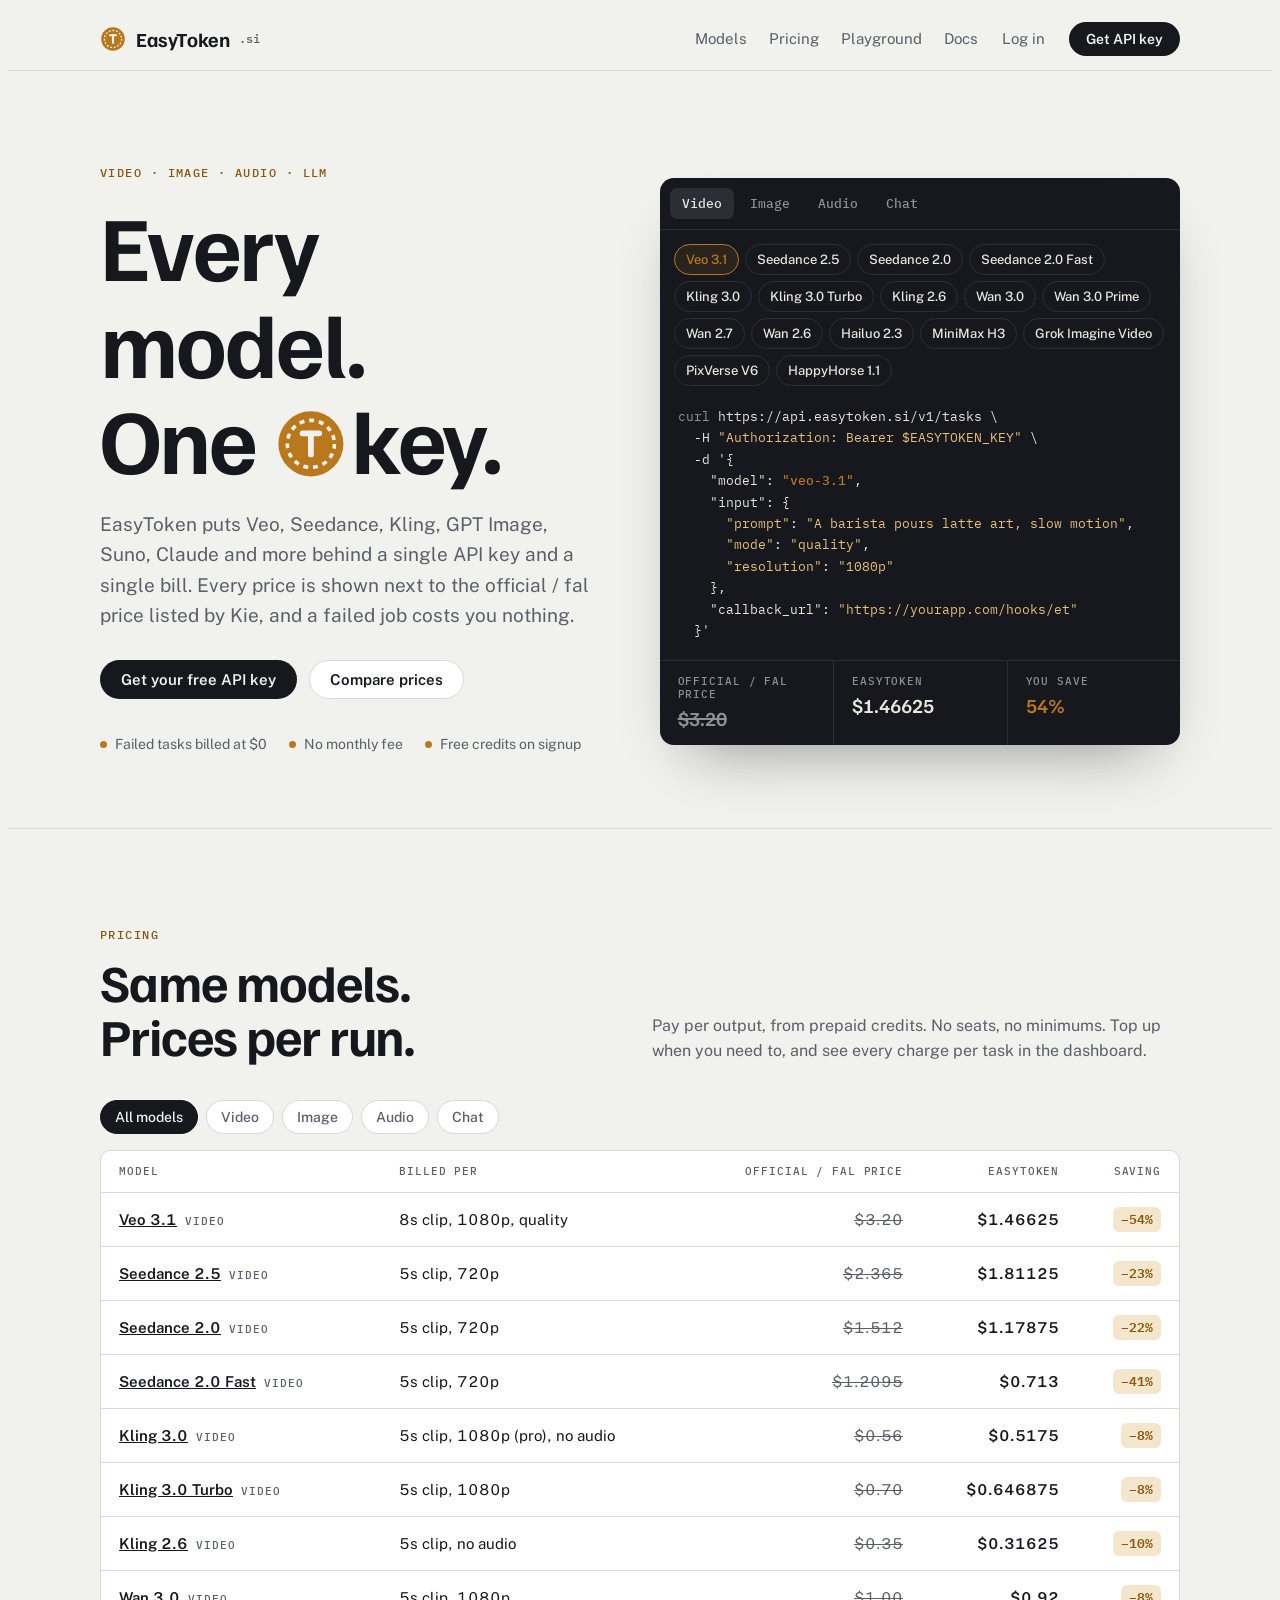
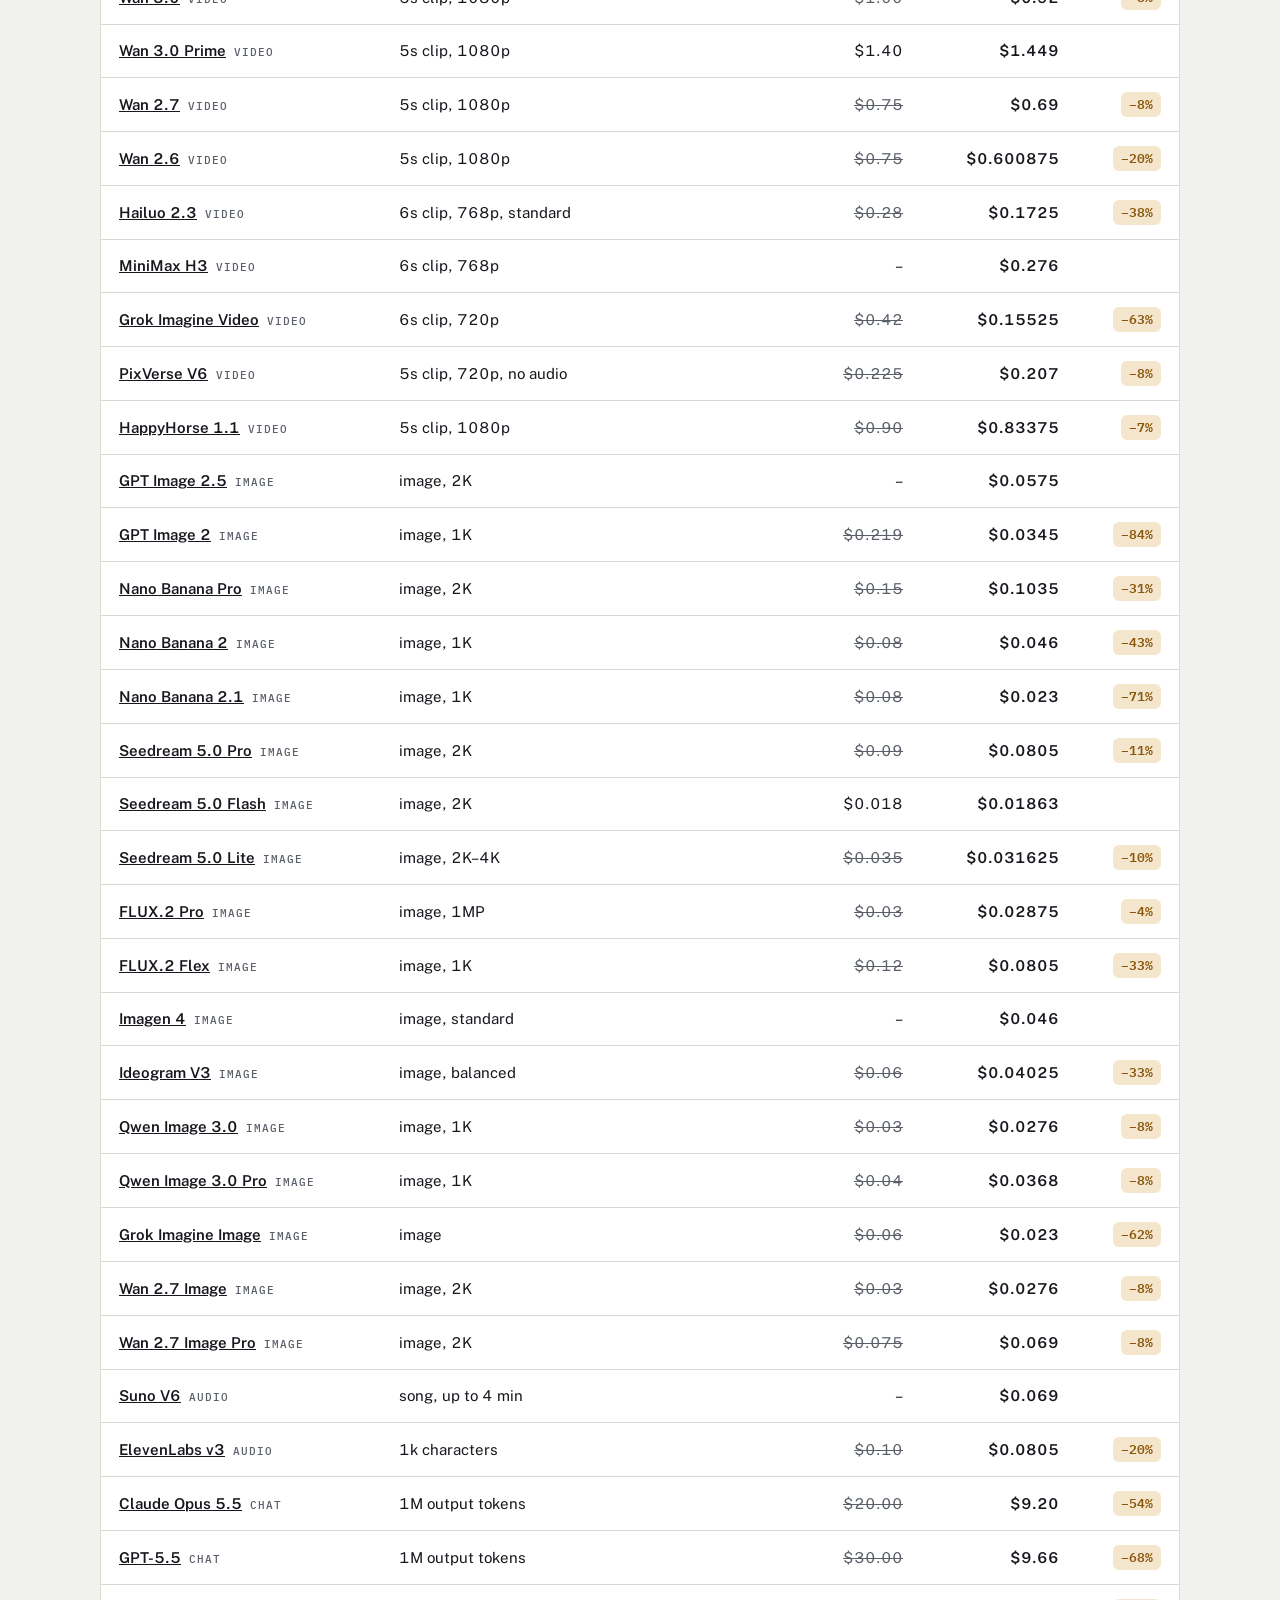
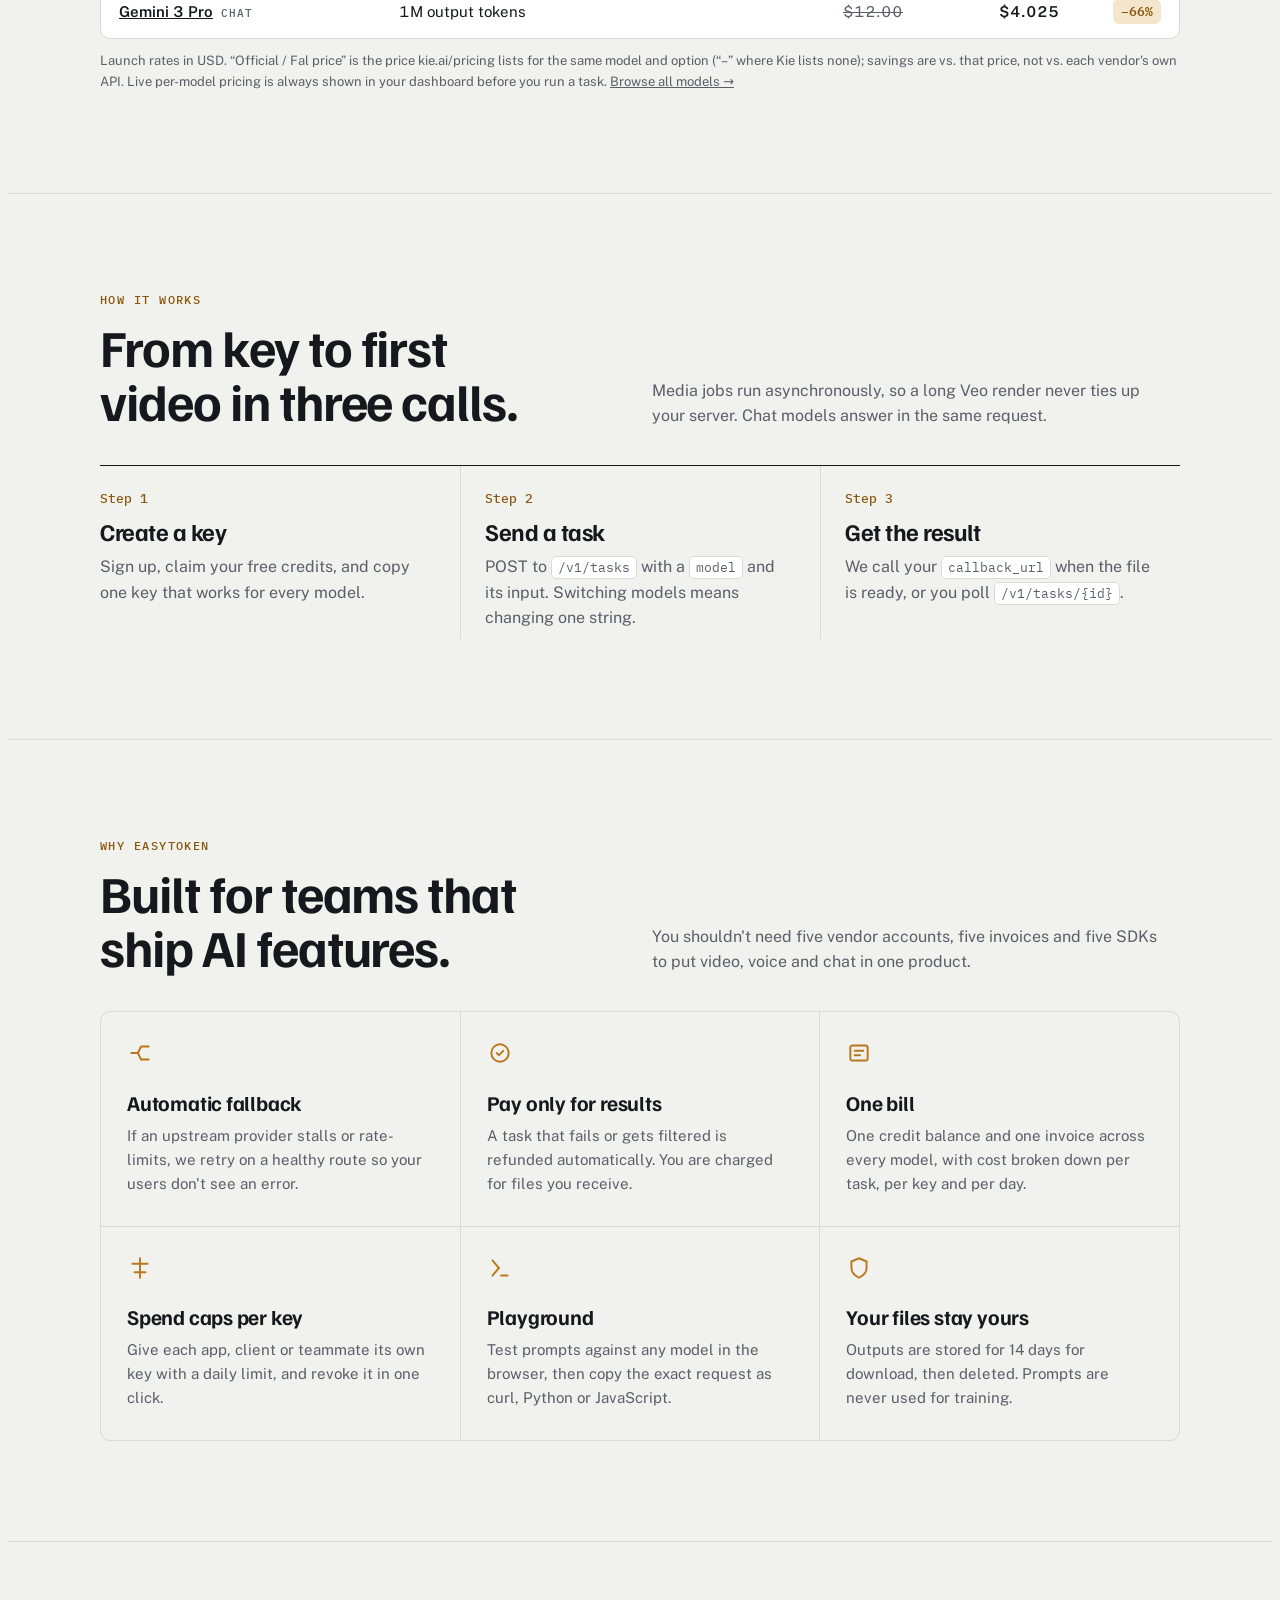
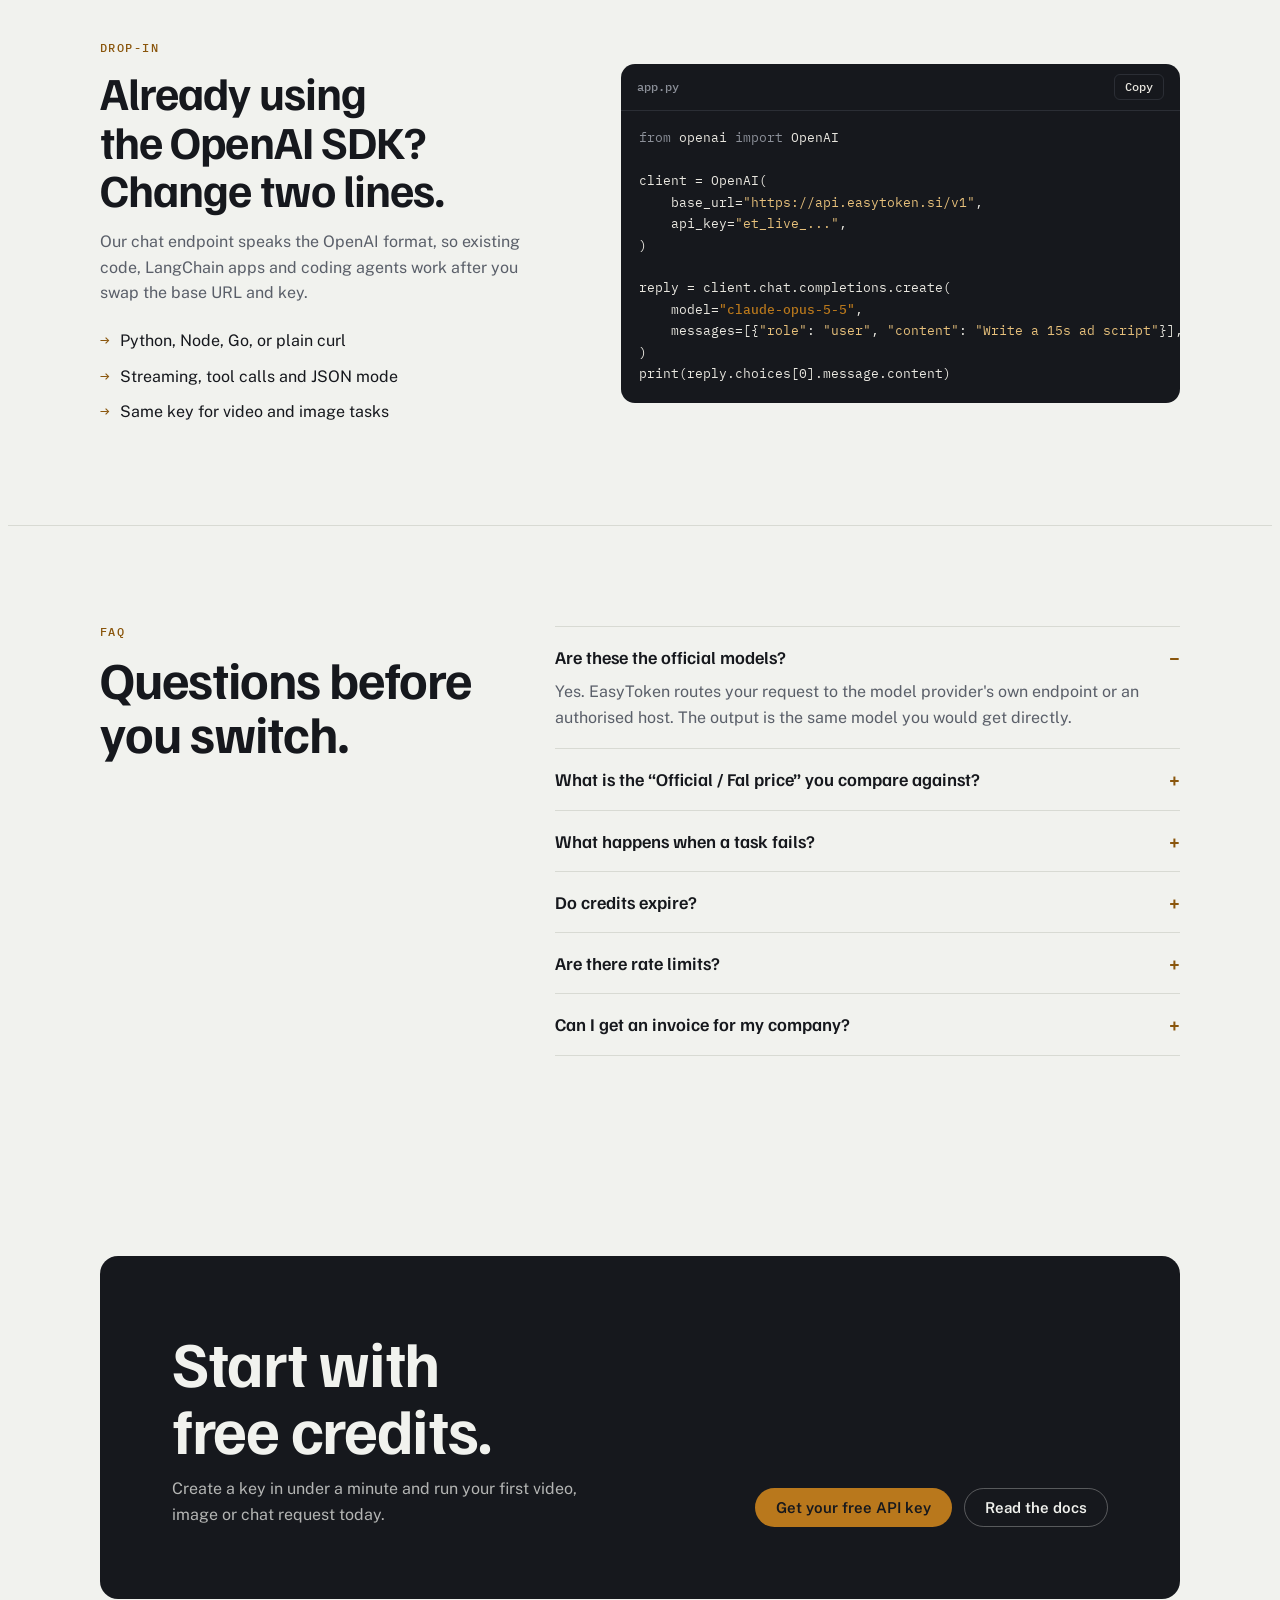
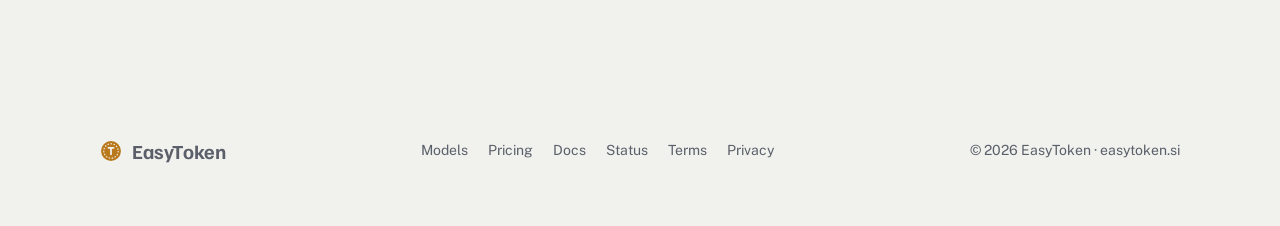
==== index.html @ 914d45b8 "Label every price comparison "Official / Fal price" (kie.ai/pricing) and drop claims of beating offi" ====
<!doctype html>
<html lang="en">
<head>
<meta charset="utf-8">
<meta name="viewport" content="width=device-width, initial-scale=1, viewport-fit=cover">
<title>EasyToken · One API for every AI model</title>
<meta name="description" content="EasyToken: one API key for the best video, image, audio and LLM models. Prices shown next to the official / fal price listed by Kie, and failed jobs cost nothing.">
<link rel="icon" href="favicon.svg" type="image/svg+xml">
<link rel="preconnect" href="https://fonts.googleapis.com">
<link rel="preconnect" href="https://fonts.gstatic.com" crossorigin>
<link rel="stylesheet" href="https://fonts.googleapis.com/css2?family=Familjen+Grotesk:wght@500;600;700&family=Public+Sans:wght@400;500;600&family=IBM+Plex+Mono:wght@400;500&display=swap">
<link rel="stylesheet" href="assets/style.css">
</head>
<body data-page="home">

<svg width="0" height="0" style="position:absolute" aria-hidden="true">
  <symbol id="coin" viewBox="0 0 32 32">
    <circle cx="16" cy="16" r="14.5" fill="var(--brass)"/>
    <circle cx="16" cy="16" r="10.5" fill="none" stroke="var(--paper)" stroke-width="1.6" stroke-dasharray="2.2 2.2"/>
    <rect x="11" y="10" width="10" height="2.6" rx="1.3" fill="var(--paper)"/>
    <rect x="14.7" y="10" width="2.6" height="12" rx="1.3" fill="var(--paper)"/>
  </symbol>
</svg>

<div id="site-header"></div>

<main id="top">
  <section class="hero">
    <div class="wrap hero-grid">
      <div class="hero-copy">
        <div class="eyebrow">Video · Image · Audio · LLM</div>
        <h1>Every model.<br>One <svg class="coin" aria-hidden="true"><use href="#coin"/></svg>key.</h1>
        <p class="lede">EasyToken puts Veo, Seedance, Kling, GPT Image, Suno, Claude and more behind a single API key and a single bill. Every price is shown next to the official / fal price listed by Kie, and a failed job costs you nothing.</p>
        <div class="cta-row">
          <a class="btn btn-primary" href="signup.html">Get your free API key</a>
          <a class="btn btn-ghost" href="#pricing">Compare prices</a>
        </div>
        <div class="facts">
          <span>Failed tasks billed at $0</span>
          <span>No monthly fee</span>
          <span>Free credits on signup</span>
        </div>
      </div>

      <div class="router" id="models" aria-label="Try the API">
        <div class="router-top" role="tablist" id="tabs"></div>
        <div class="chips" id="chips"></div>
        <pre class="code" id="code"></pre>
        <div class="meter">
          <div><small>Official / Fal price</small><b class="strike" id="m-off">–</b></div>
          <div><small>EasyToken</small><b id="m-ours">–</b></div>
          <div><small>You save</small><b class="save" id="m-save">–</b></div>
        </div>
      </div>
    </div>
  </section>

  <section id="pricing" class="rule">
    <div class="wrap">
      <div class="sec-head">
        <div>
          <div class="eyebrow">Pricing</div>
          <h2>Same models. Prices per run.</h2>
        </div>
        <p>Pay per output, from prepaid credits. No seats, no minimums. Top up when you need to, and see every charge per task in the dashboard.</p>
      </div>
      <div class="filters" id="filters"></div>
      <div class="table-box">
        <table>
          <thead><tr><th>Model</th><th>Billed per</th><th class="r">Official / Fal price</th><th class="r">EasyToken</th><th class="r">Saving</th></tr></thead>
          <tbody id="rows"></tbody>
        </table>
      </div>
      <p class="note">Launch rates in USD. “Official / Fal price” is the price kie.ai/pricing lists for the same model and option (“–” where Kie lists none); savings are vs. that price, not vs. each vendor's own API. Live per-model pricing is always shown in your dashboard before you run a task. <a href="models.html">Browse all models →</a></p>
    </div>
  </section>

  <section id="how" class="rule">
    <div class="wrap">
      <div class="sec-head">
        <div>
          <div class="eyebrow">How it works</div>
          <h2>From key to first video in three calls.</h2>
        </div>
        <p>Media jobs run asynchronously, so a long Veo render never ties up your server. Chat models answer in the same request.</p>
      </div>
      <div class="steps">
        <div class="step"><div class="n">Step 1</div><h3>Create a key</h3><p>Sign up, claim your free credits, and copy one key that works for every model.</p></div>
        <div class="step"><div class="n">Step 2</div><h3>Send a task</h3><p>POST to <code>/v1/tasks</code> with a <code>model</code> and its input. Switching models means changing one string.</p></div>
        <div class="step"><div class="n">Step 3</div><h3>Get the result</h3><p>We call your <code>callback_url</code> when the file is ready, or you poll <code>/v1/tasks/{id}</code>.</p></div>
      </div>
    </div>
  </section>

  <section class="rule">
    <div class="wrap">
      <div class="sec-head">
        <div>
          <div class="eyebrow">Why EasyToken</div>
          <h2>Built for teams that ship AI features.</h2>
        </div>
        <p>You shouldn't need five vendor accounts, five invoices and five SDKs to put video, voice and chat in one product.</p>
      </div>
      <div class="features">
        <div class="feat">
          <svg viewBox="0 0 24 24" fill="none" stroke="currentColor" stroke-width="1.8" stroke-linecap="round"><path d="M4 12h6l3-6M13 18l-3-6M14 6h6M14 18h6"/></svg>
          <h3>Automatic fallback</h3><p>If an upstream provider stalls or rate-limits, we retry on a healthy route so your users don't see an error.</p>
        </div>
        <div class="feat">
          <svg viewBox="0 0 24 24" fill="none" stroke="currentColor" stroke-width="1.8" stroke-linecap="round"><circle cx="12" cy="12" r="8"/><path d="M9 12l2 2 4-4"/></svg>
          <h3>Pay only for results</h3><p>A task that fails or gets filtered is refunded automatically. You are charged for files you receive.</p>
        </div>
        <div class="feat">
          <svg viewBox="0 0 24 24" fill="none" stroke="currentColor" stroke-width="1.8" stroke-linecap="round"><rect x="4" y="5" width="16" height="14" rx="2"/><path d="M8 10h8M8 14h5"/></svg>
          <h3>One bill</h3><p>One credit balance and one invoice across every model, with cost broken down per task, per key and per day.</p>
        </div>
        <div class="feat">
          <svg viewBox="0 0 24 24" fill="none" stroke="currentColor" stroke-width="1.8" stroke-linecap="round"><path d="M12 3v18M5 8h14M7 16h10"/></svg>
          <h3>Spend caps per key</h3><p>Give each app, client or teammate its own key with a daily limit, and revoke it in one click.</p>
        </div>
        <div class="feat">
          <svg viewBox="0 0 24 24" fill="none" stroke="currentColor" stroke-width="1.8" stroke-linecap="round"><path d="M5 5l6 7-6 7M13 19h6"/></svg>
          <h3>Playground</h3><p>Test prompts against any model in the browser, then copy the exact request as curl, Python or JavaScript.</p>
        </div>
        <div class="feat">
          <svg viewBox="0 0 24 24" fill="none" stroke="currentColor" stroke-width="1.8" stroke-linecap="round"><path d="M12 3l7 3v6c0 4-3 7-7 9-4-2-7-5-7-9V6z"/></svg>
          <h3>Your files stay yours</h3><p>Outputs are stored for 14 days for download, then deleted. Prompts are never used for training.</p>
        </div>
      </div>
    </div>
  </section>

  <section class="rule">
    <div class="wrap sdk">
      <div>
        <div class="eyebrow">Drop-in</div>
        <h2>Already using the OpenAI SDK? Change two lines.</h2>
        <p>Our chat endpoint speaks the OpenAI format, so existing code, LangChain apps and coding agents work after you swap the base URL and key.</p>
        <ul>
          <li>Python, Node, Go, or plain curl</li>
          <li>Streaming, tool calls and JSON mode</li>
          <li>Same key for video and image tasks</li>
        </ul>
      </div>
      <div class="term-card">
        <div class="bar"><span>app.py</span><button class="copy" data-copy="#sdk-code" type="button">Copy</button></div>
<pre class="code" id="sdk-code"><span class="k">from</span> openai <span class="k">import</span> OpenAI

client = OpenAI(
    base_url=<span class="s">"https://api.easytoken.si/v1"</span>,
    api_key=<span class="s">"et_live_..."</span>,
)

reply = client.chat.completions.create(
    model=<span class="m">"claude-opus-5-5"</span>,
    messages=[{<span class="s">"role"</span>: <span class="s">"user"</span>, <span class="s">"content"</span>: <span class="s">"Write a 15s ad script"</span>}],
)
print(reply.choices[0].message.content)</pre>
      </div>
    </div>
  </section>

  <section id="faq" class="rule">
    <div class="wrap faq">
      <div>
        <div class="eyebrow">FAQ</div>
        <h2>Questions before you switch.</h2>
      </div>
      <div>
        <details open><summary>Are these the official models?</summary><p>Yes. EasyToken routes your request to the model provider's own endpoint or an authorised host. The output is the same model you would get directly.</p></details>
        <details><summary>What is the “Official / Fal price” you compare against?</summary><p>It is the price kie.ai/pricing lists for the same model and option in its “Official / Fal Price” column. Savings are shown vs. official / fal price, as listed by Kie, not vs. each vendor's own API, which can be lower. Where Kie lists no price we show “–” and no saving. You see the exact cost before each task runs.</p></details>
        <details><summary>What happens when a task fails?</summary><p>Failed, timed-out and safety-filtered tasks are refunded to your balance automatically. You don't need to file a ticket.</p></details>
        <details><summary>Do credits expire?</summary><p>No. Prepaid credits stay on your account until you use them.</p></details>
        <details><summary>Are there rate limits?</summary><p>Every account starts with generous concurrency per model. If you need more for a launch, contact us and we raise it the same day.</p></details>
        <details><summary>Can I get an invoice for my company?</summary><p>Yes. Add your company name and VAT number in billing settings and every top-up generates a proper invoice.</p></details>
      </div>
    </div>
  </section>

  <section>
    <div class="wrap">
      <div class="closing">
        <div>
          <h2>Start with free credits.</h2>
          <p>Create a key in under a minute and run your first video, image or chat request today.</p>
        </div>
        <div class="cta-row">
          <a class="btn btn-primary" href="signup.html">Get your free API key</a>
          <a class="btn btn-ghost" href="docs.html">Read the docs</a>
        </div>
      </div>
    </div>
  </section>
</main>

<div id="site-footer"></div>

<script src="assets/data.js"></script>
<script src="assets/site.js"></script>
<script>
let cat = "video", current = MODELS[0], filter = "all";
function renderRouter(){
  $("#tabs").innerHTML = CATS.map(([k,l]) => `<button class="tab" role="tab" aria-selected="${k===cat}" data-cat="${k}">${l}</button>`).join("");
  $("#chips").innerHTML = MODELS.filter(m => m.cat === cat).map(m => `<button class="chip" aria-pressed="${m===current}" data-id="${m.id}">${esc(m.name)}</button>`).join("");
  $("#code").innerHTML = snippet(current);
  $("#m-off").textContent = offUsd(current);
  $("#m-off").classList.toggle("strike", save(current) != null);
  $("#m-ours").textContent = usd(current.ours);
  $("#m-save").textContent = save(current) == null ? "–" : save(current) + "%";
}
$("#tabs").addEventListener("click", e => { const b = e.target.closest("[data-cat]"); if (!b) return; cat = b.dataset.cat; current = MODELS.find(m => m.cat === cat); renderRouter(); });
$("#chips").addEventListener("click", e => { const b = e.target.closest("[data-id]"); if (!b) return; current = modelById(b.dataset.id); renderRouter(); });
function renderTable(){
  $("#filters").innerHTML = [["all","All models"], ...CATS].map(([k,l]) => `<button class="filter" aria-pressed="${k===filter}" data-f="${k}">${l}</button>`).join("");
  $("#rows").innerHTML = MODELS.filter(m => filter === "all" || m.cat === filter).map(m => `<tr>
    <td><a class="model" href="playground.html?model=${m.id}">${esc(m.name)}</a><span class="cat">${m.cat}</span></td>
    <td>${esc(m.unit)}</td><td class="r${save(m) ? " official" : ""}">${offUsd(m)}</td><td class="r ours">${usd(m.ours)}</td>
    <td class="r">${savePill(m)}</td></tr>`).join("");
}
$("#filters").addEventListener("click", e => { const b = e.target.closest("[data-f]"); if (!b) return; filter = b.dataset.f; renderTable(); });
renderRouter(); renderTable();
</script>
</body>
</html>
---- assets/style.css ----
/* Layout: a transit-token ledger. Brass coin accent on cool paper; one dark "terminal" card carries the product demo. */
:root{
  --paper:#F1F2EE; --surface:#FFFFFF; --ink:#16181D; --muted:#5A5F69; --line:#D8DAD3;
  --brass:#B9781C; --brass-ink:#8A560C; --brass-soft:#F4E6CC;
  --term:#16181D; --term-fg:#E9E7E0; --term-dim:#8C9099; --term-line:#2B2E35;
  --good:#2E7A4E;
  --f-display:"Familjen Grotesk","Helvetica Neue",Arial,sans-serif;
  --f-body:"Public Sans",system-ui,-apple-system,"Segoe UI",sans-serif;
  --f-mono:"IBM Plex Mono",ui-monospace,SFMono-Regular,Menlo,monospace;
  --r:10px; --max:1160px;
}
@media (prefers-color-scheme: dark){:root:not([data-theme="light"]){
  --paper:#101215; --surface:#181B20; --ink:#ECEBE6; --muted:#9A9EA7; --line:#2A2D34;
  --brass:#E0A23C; --brass-ink:#EBB65C; --brass-soft:#2D2516;
  --term:#0A0B0D; --term-fg:#E9E7E0; --term-dim:#80848D; --term-line:#24272D;
  --good:#5DBA84; color-scheme:dark;
}}
:root[data-theme="dark"]{
  --paper:#101215; --surface:#181B20; --ink:#ECEBE6; --muted:#9A9EA7; --line:#2A2D34;
  --brass:#E0A23C; --brass-ink:#EBB65C; --brass-soft:#2D2516;
  --term:#0A0B0D; --term-fg:#E9E7E0; --term-dim:#80848D; --term-line:#24272D;
  --good:#5DBA84; color-scheme:dark;
}
*{box-sizing:border-box}
[hidden]{display:none!important}
body{background:var(--paper);color:var(--ink);font:400 16px/1.6 var(--f-body);-webkit-font-smoothing:antialiased}
a{color:inherit}
:focus-visible{outline:2px solid var(--brass);outline-offset:2px;border-radius:4px}
.wrap{max-width:var(--max);margin:0 auto;padding-inline:clamp(16px,4vw,40px)}
h1,h2,h3{font-family:var(--f-display);line-height:1.05;letter-spacing:-.02em;text-wrap:balance;margin:0}
p{margin:0}
.eyebrow{font:500 12px/1 var(--f-mono);letter-spacing:.12em;text-transform:uppercase;color:var(--brass-ink)}
.num{font-variant-numeric:tabular-nums}

/* nav */
header.nav{position:sticky;top:env(safe-area-inset-top,0px);z-index:10;background:color-mix(in srgb,var(--paper) 88%,transparent);backdrop-filter:blur(10px);border-bottom:1px solid var(--line)}
.nav .wrap{display:flex;align-items:center;gap:24px;padding-block:14px}
.brand{display:flex;align-items:center;gap:10px;text-decoration:none;font:700 20px/1 var(--f-display);letter-spacing:-.02em}
.brand small{font:500 12px/1 var(--f-mono);color:var(--muted);letter-spacing:0}
.nav nav{display:flex;gap:22px;margin-left:auto;font-size:15px}
.nav nav a{text-decoration:none;color:var(--muted)}
.nav nav a:hover{color:var(--ink)}
.btn{display:inline-flex;align-items:center;gap:8px;border-radius:999px;padding:11px 20px;font:600 15px/1 var(--f-body);text-decoration:none;border:1px solid transparent;cursor:pointer;transition:transform .15s ease,background .15s ease}
.btn:hover{transform:translateY(-1px)}
.btn-primary{background:var(--ink);color:var(--paper)}
.btn-ghost{border-color:var(--line);background:var(--surface);color:var(--ink)}
.nav .btn{padding:9px 16px;font-size:14px}
@media (max-width:760px){.nav nav{display:none}.nav .btn{margin-left:auto}}

/* hero */
.hero{padding-block:clamp(48px,8vw,96px) clamp(40px,6vw,72px)}
.hero-grid{display:grid;grid-template-columns:minmax(0,1fr) minmax(0,1.05fr);gap:clamp(32px,5vw,64px);align-items:center}
@media (max-width:940px){.hero-grid{grid-template-columns:minmax(0,1fr)}}
.hero h1{font-size:clamp(46px,7.4vw,92px);font-weight:700;margin-top:18px}
.hero h1 .coin{display:inline-block;width:.78em;height:.78em;vertical-align:-.06em;margin-inline:.04em}
.lede{font-size:clamp(17px,1.6vw,19px);color:var(--muted);max-width:34em;margin-top:22px}
.cta-row{display:flex;flex-wrap:wrap;gap:12px;margin-top:30px}
.facts{display:flex;flex-wrap:wrap;gap:8px 22px;margin-top:34px;font-size:14px;color:var(--muted)}
.facts span{display:inline-flex;align-items:center;gap:8px}
.facts span::before{content:"";width:7px;height:7px;border-radius:50%;background:var(--brass)}

/* router demo */
.router{background:var(--term);color:var(--term-fg);border-radius:14px;overflow:hidden;box-shadow:0 30px 60px -30px rgba(10,12,16,.45);min-width:0}
.router-top{display:flex;gap:4px;padding:10px;border-bottom:1px solid var(--term-line);overflow-x:auto}
.tab{flex:0 0 auto;background:transparent;border:0;color:var(--term-dim);font:500 13px/1 var(--f-mono);padding:9px 12px;border-radius:7px;cursor:pointer}
.tab[aria-selected="true"]{background:var(--term-line);color:var(--term-fg)}
.chips{display:flex;flex-wrap:wrap;gap:6px;padding:14px 14px 4px}
.chip{background:transparent;border:1px solid var(--term-line);color:var(--term-fg);font:500 13px/1 var(--f-body);padding:8px 11px;border-radius:999px;cursor:pointer}
.chip[aria-pressed="true"]{border-color:var(--brass);color:var(--brass);background:color-mix(in srgb,var(--brass) 12%,transparent)}
pre.code{margin:0;padding:16px 18px 18px;font:400 13px/1.65 var(--f-mono);overflow-x:auto;white-space:pre;color:var(--term-fg)}
.code .k{color:var(--term-dim)} .code .s{color:#E7C07B} .code .m{color:var(--brass);font-weight:500}
.meter{display:grid;grid-template-columns:repeat(3,minmax(0,1fr));border-top:1px solid var(--term-line)}
.meter div{padding:14px 18px;min-width:0}
.meter div+div{border-left:1px solid var(--term-line)}
.meter small{display:block;font:500 11px/1.2 var(--f-mono);letter-spacing:.08em;text-transform:uppercase;color:var(--term-dim)}
.meter b{display:block;font:600 20px/1.3 var(--f-display);margin-top:4px;font-variant-numeric:tabular-nums}
.meter .strike{text-decoration:line-through;text-decoration-color:var(--term-dim);color:var(--term-dim)}
.meter .save{color:var(--brass)}

/* sections */
section{padding-block:clamp(56px,8vw,100px)}
.sec-head{display:grid;grid-template-columns:minmax(0,1fr) minmax(0,1fr);gap:24px;align-items:end;margin-bottom:36px}
.sec-head h2{font-size:clamp(32px,4.4vw,52px);margin-top:14px}
.sec-head p{color:var(--muted);max-width:32em}
@media (max-width:820px){.sec-head{grid-template-columns:minmax(0,1fr)}}
.rule{border-top:1px solid var(--line)}

/* pricing table */
.filters{display:flex;flex-wrap:wrap;gap:8px;margin-bottom:16px}
.filter{background:var(--surface);border:1px solid var(--line);color:var(--muted);font:500 14px/1 var(--f-body);padding:9px 14px;border-radius:999px;cursor:pointer}
.filter[aria-pressed="true"]{background:var(--ink);color:var(--paper);border-color:var(--ink)}
.table-box{overflow-x:auto;background:var(--surface);border:1px solid var(--line);border-radius:var(--r)}
table{width:100%;border-collapse:collapse;min-width:640px;font-size:15px}
th{font:500 11px/1.2 var(--f-mono);letter-spacing:.08em;text-transform:uppercase;color:var(--muted);text-align:left;padding:14px 18px;border-bottom:1px solid var(--line)}
td{padding:14px 18px;border-bottom:1px solid var(--line);font-variant-numeric:tabular-nums}
tr:last-child td{border-bottom:0}
td.r,th.r{text-align:right}
td .model{font-weight:600}
td .cat{font:500 11px/1 var(--f-mono);text-transform:uppercase;letter-spacing:.08em;color:var(--muted);margin-left:8px}
td.official{color:var(--muted);text-decoration:line-through}
td.ours{font-weight:600}
.pill{display:inline-block;font:600 13px/1 var(--f-mono);padding:6px 8px;border-radius:6px;background:var(--brass-soft);color:var(--brass-ink)}
.note{font-size:13px;color:var(--muted);margin-top:12px}

/* steps */
.steps{display:grid;grid-template-columns:repeat(3,minmax(0,1fr));gap:0;border-top:1px solid var(--ink)}
.step{padding:26px 24px 8px 0;min-width:0}
.step+.step{padding-left:24px;border-left:1px solid var(--line)}
.step .n{font:500 13px/1 var(--f-mono);color:var(--brass-ink)}
.step h3{font-size:24px;margin-top:14px}
.step p{color:var(--muted);margin-top:10px}
.step code{font:400 13px/1.5 var(--f-mono);background:var(--surface);border:1px solid var(--line);padding:2px 6px;border-radius:5px;overflow-wrap:anywhere}
@media (max-width:820px){.steps{grid-template-columns:minmax(0,1fr)}.step,.step+.step{padding:22px 0;border-left:0;border-bottom:1px solid var(--line)}}

/* features */
.features{display:grid;grid-template-columns:repeat(3,minmax(0,1fr));gap:1px;background:var(--line);border:1px solid var(--line);border-radius:var(--r);overflow:hidden}
.feat{background:var(--paper);padding:28px 26px 30px;min-width:0}
.feat h3{font-size:21px;letter-spacing:-.01em}
.feat p{color:var(--muted);margin-top:10px;font-size:15px}
.feat svg{width:26px;height:26px;color:var(--brass);margin-bottom:18px}
@media (max-width:900px){.features{grid-template-columns:repeat(2,minmax(0,1fr))}}
@media (max-width:560px){.features{grid-template-columns:minmax(0,1fr)}}

/* sdk */
.sdk{display:grid;grid-template-columns:minmax(0,.9fr) minmax(0,1.1fr);gap:clamp(28px,5vw,64px);align-items:center}
@media (max-width:900px){.sdk{grid-template-columns:minmax(0,1fr)}}
.sdk h2{font-size:clamp(30px,4vw,46px);margin-top:14px}
.sdk p{color:var(--muted);margin-top:16px;max-width:30em}
.sdk ul{margin:22px 0 0;padding:0;list-style:none;display:grid;gap:10px}
.sdk li{display:flex;gap:10px;align-items:baseline}
.sdk li::before{content:"→";color:var(--brass-ink);font-family:var(--f-mono)}
.term-card{background:var(--term);border-radius:14px;overflow:hidden;min-width:0}
.term-card .bar{display:flex;justify-content:space-between;align-items:center;padding:10px 16px;border-bottom:1px solid var(--term-line);font:500 12px/1 var(--f-mono);color:var(--term-dim)}
.copy{background:transparent;border:1px solid var(--term-line);color:var(--term-fg);font:500 12px/1 var(--f-mono);padding:6px 10px;border-radius:6px;cursor:pointer}

/* faq */
.faq{display:grid;grid-template-columns:minmax(0,1fr) minmax(0,1.6fr);gap:clamp(24px,5vw,64px)}
@media (max-width:820px){.faq{grid-template-columns:minmax(0,1fr)}}
.faq h2{font-size:clamp(32px,4.4vw,52px);margin-top:14px}
details{border-bottom:1px solid var(--line);padding-block:18px}
details:first-child{border-top:1px solid var(--line)}
summary{cursor:pointer;list-style:none;display:flex;justify-content:space-between;gap:16px;font:600 18px/1.35 var(--f-display)}
summary::-webkit-details-marker{display:none}
summary::after{content:"+";font-family:var(--f-mono);color:var(--brass-ink);flex:0 0 auto}
details[open] summary::after{content:"−"}
details p{color:var(--muted);margin-top:10px;max-width:40em}

/* closing */
.closing{background:var(--ink);color:var(--paper);border-radius:18px;padding:clamp(36px,6vw,72px);display:grid;grid-template-columns:minmax(0,1.3fr) minmax(0,1fr);gap:28px;align-items:end}
.closing h2{font-size:clamp(34px,5vw,64px)}
.closing p{opacity:.72;margin-top:14px;max-width:28em}
.closing .btn-primary{background:var(--brass);color:#16181D}
.closing .btn-ghost{background:transparent;border-color:color-mix(in srgb,var(--paper) 30%,transparent);color:var(--paper)}
.closing .cta-row{justify-content:flex-end;margin:0}
@media (max-width:820px){.closing{grid-template-columns:minmax(0,1fr)}.closing .cta-row{justify-content:flex-start}}

footer{padding-block:40px 56px;color:var(--muted);font-size:14px}
footer .wrap{display:flex;flex-wrap:wrap;gap:16px 32px;justify-content:space-between;align-items:center}
footer nav{display:flex;flex-wrap:wrap;gap:20px}
footer a{text-decoration:none}
footer a:hover{color:var(--ink)}

@media (prefers-reduced-motion:no-preference){
  .hero-copy>*{animation:rise .6s ease both}
  .hero-copy>*:nth-child(2){animation-delay:.05s}.hero-copy>*:nth-child(3){animation-delay:.1s}.hero-copy>*:nth-child(4){animation-delay:.15s}
  @keyframes rise{from{transform:translateY(10px)}to{transform:none}}
  .meter b{transition:color .2s}
}

/* ---------- shared: multi-page additions ---------- */
.nav nav a[aria-current="page"]{color:var(--ink);font-weight:600}
.nav-login{text-decoration:none;color:var(--muted);font-size:15px}
.nav-login:hover{color:var(--ink)}
@media (max-width:760px){.nav-login{margin-left:auto}.nav-login+.btn{margin-left:0}}
.page-head{padding-block:clamp(40px,6vw,72px) 28px}
.page-head h1{font-size:clamp(38px,5.6vw,64px);margin-top:14px}
.page-head p{color:var(--muted);max-width:40em;margin-top:14px;font-size:17px}
.surface{background:var(--surface);border:1px solid var(--line);border-radius:var(--r)}
.muted{color:var(--muted)}
.small{font-size:13px}
.mono{font-family:var(--f-mono)}
.badge{display:inline-flex;align-items:center;gap:6px;font:500 11px/1 var(--f-mono);letter-spacing:.08em;text-transform:uppercase;color:var(--muted);border:1px solid var(--line);border-radius:999px;padding:5px 8px}
.badge.ok{color:var(--good);border-color:color-mix(in srgb,var(--good) 40%,transparent)}
.badge.ok::before{content:"";width:6px;height:6px;border-radius:50%;background:var(--good)}
.demo-note{display:flex;gap:10px;align-items:flex-start;background:var(--brass-soft);color:var(--brass-ink);border-radius:8px;padding:12px 14px;font-size:14px}

/* forms */
label.field{display:grid;gap:6px;font-size:14px;font-weight:500}
.input,select.input,textarea.input{width:100%;font:400 15px/1.4 var(--f-body);color:var(--ink);background:var(--surface);border:1px solid var(--line);border-radius:8px;padding:11px 12px}
textarea.input{resize:vertical;min-height:110px}
.input:focus{outline:2px solid var(--brass);outline-offset:0;border-color:transparent}
.err{color:#C2412D;font-size:13px;min-height:1em}
.btn-block{width:100%;justify-content:center}
.btn[disabled]{opacity:.55;cursor:not-allowed;transform:none}

/* auth */
.auth{display:grid;grid-template-columns:minmax(0,1fr) minmax(0,1fr);min-height:calc(100vh - 70px)}
.auth-side{background:var(--ink);color:var(--paper);padding:clamp(32px,6vw,72px);display:flex;flex-direction:column;justify-content:space-between;gap:32px}
.auth-side h2{font-size:clamp(30px,3.6vw,46px)}
.auth-side ul{list-style:none;padding:0;margin:0;display:grid;gap:12px;opacity:.8}
.auth-side li::before{content:"→ ";color:var(--brass)}
.auth-form{padding:clamp(32px,6vw,72px) clamp(16px,6vw,72px);display:flex;align-items:center}
.auth-form form{width:100%;max-width:400px;display:grid;gap:16px}
.auth-form h1{font-size:34px}
@media (max-width:860px){.auth{grid-template-columns:minmax(0,1fr)}.auth-side{order:2}}

/* catalog */
.toolbar{display:flex;flex-wrap:wrap;gap:10px;align-items:center;margin-bottom:20px}
.toolbar .input{max-width:280px}
.cards{display:grid;grid-template-columns:repeat(auto-fill,minmax(min(100%,300px),1fr));gap:16px}
.mcard{background:var(--surface);border:1px solid var(--line);border-radius:var(--r);padding:22px;display:flex;flex-direction:column;gap:12px;min-width:0}
.mcard header{display:flex;justify-content:space-between;align-items:flex-start;gap:10px}
.mcard h3{font-size:22px}
.mcard .prov{font-size:13px;color:var(--muted);margin-top:4px}
.mcard p{color:var(--muted);font-size:15px;flex:1}
.mcard .price{display:flex;align-items:baseline;gap:10px;font-variant-numeric:tabular-nums}
.mcard .price b{font:700 24px/1 var(--f-display)}
.mcard .price s{color:var(--muted);font-size:14px}
.mcard .meta{display:flex;justify-content:space-between;font-size:13px;color:var(--muted);border-top:1px solid var(--line);padding-top:12px}
.mcard .actions{display:flex;gap:8px;flex-wrap:wrap}
.mcard .btn{padding:9px 14px;font-size:14px}
.empty{padding:48px;text-align:center;color:var(--muted)}

/* playground */
.pg{display:grid;grid-template-columns:minmax(0,380px) minmax(0,1fr);gap:20px;padding-block:8px 72px}
@media (max-width:900px){.pg{grid-template-columns:minmax(0,1fr)}}
.pg-form{display:grid;gap:16px;align-content:start;padding:22px}
.pg-cost{display:flex;justify-content:space-between;font-size:14px;border-top:1px solid var(--line);padding-top:14px}
.pg-out{display:grid;gap:16px;align-content:start;min-width:0}
.result{min-height:300px;display:grid;place-items:center;padding:22px;text-align:center;color:var(--muted)}
.result .frame{width:100%;max-width:560px;aspect-ratio:16/9;border-radius:10px;background:linear-gradient(135deg,var(--brass-soft),var(--line));display:grid;place-items:center;color:var(--brass-ink);font:500 13px/1.4 var(--f-mono);padding:16px}
.result .frame.square{aspect-ratio:1;max-width:360px}
.result .chat{width:100%;text-align:left;color:var(--ink);white-space:pre-wrap;line-height:1.65}
.progress{width:100%;max-width:420px;height:6px;background:var(--line);border-radius:99px;overflow:hidden;margin-top:14px}
.progress i{display:block;height:100%;width:0;background:var(--brass);transition:width .3s linear}
.term-card pre.code{max-height:360px}

/* docs */
.docs{display:grid;grid-template-columns:220px minmax(0,1fr);gap:clamp(24px,5vw,64px);padding-block:40px 80px}
.docs aside{position:sticky;top:calc(env(safe-area-inset-top,0px) + 84px);align-self:start;display:grid;gap:4px;font-size:14px}
.docs aside .eyebrow{margin:14px 0 6px}
.docs aside a{text-decoration:none;color:var(--muted);padding:5px 0}
.docs aside a:hover{color:var(--ink)}
@media (max-width:860px){.docs{grid-template-columns:minmax(0,1fr)}.docs aside{position:static;grid-auto-flow:column;grid-auto-columns:max-content;overflow-x:auto;gap:16px;border-bottom:1px solid var(--line);padding-bottom:10px}.docs aside .eyebrow{display:none}}
.prose{max-width:760px;min-width:0}
.prose h2{font-size:32px;margin:56px 0 14px;scroll-margin-top:90px}
.prose h2:first-child{margin-top:0}
.prose h3{font-size:20px;margin:28px 0 10px}
.prose p,.prose li{color:var(--muted);margin-bottom:12px}
.prose ul,.prose ol{padding-left:20px}
.prose code{font:400 13.5px/1.5 var(--f-mono);background:var(--surface);border:1px solid var(--line);padding:1px 5px;border-radius:5px}
.prose .term-card{margin:16px 0 20px}
.prose .term-card code{background:none;border:0;padding:0;color:inherit}
.prose table{min-width:520px}
.prose .table-box{margin:14px 0 20px}

/* dashboard */
.dash{display:grid;grid-template-columns:200px minmax(0,1fr);gap:28px;padding-block:32px 80px}
.dash aside{display:grid;gap:2px;align-content:start;font-size:15px}
.dash aside button{all:unset;cursor:pointer;padding:9px 12px;border-radius:8px;color:var(--muted)}
.dash aside button[aria-selected="true"]{background:var(--surface);color:var(--ink);font-weight:600;border:1px solid var(--line)}
.dash aside button:focus-visible{outline:2px solid var(--brass)}
@media (max-width:860px){.dash{grid-template-columns:minmax(0,1fr)}.dash aside{grid-auto-flow:column;grid-auto-columns:max-content;overflow-x:auto;scrollbar-width:none}}
.dash-panel{display:grid;gap:20px;min-width:0}
.dash-panel h2{font-size:28px}
.kpis{display:grid;grid-template-columns:repeat(3,minmax(0,1fr));gap:16px}
@media (max-width:700px){.kpis{grid-template-columns:minmax(0,1fr)}}
.kpi{padding:20px}
.kpi small{font:500 11px/1 var(--f-mono);letter-spacing:.08em;text-transform:uppercase;color:var(--muted)}
.kpi b{display:block;font:700 30px/1.1 var(--f-display);margin-top:10px;font-variant-numeric:tabular-nums}
.kpi span{font-size:13px;color:var(--muted)}
.chart{padding:20px}
.chart svg{width:100%;height:auto;display:block}
.row{display:flex;flex-wrap:wrap;gap:10px;align-items:center;justify-content:space-between}
.keyval{font-family:var(--f-mono);font-size:13px;overflow-wrap:anywhere}
.topups{display:grid;grid-template-columns:repeat(4,minmax(0,1fr));gap:12px}
@media (max-width:700px){.topups{grid-template-columns:repeat(2,minmax(0,1fr))}}
.topup{all:unset;box-sizing:border-box;cursor:pointer;text-align:center;padding:18px 10px;border:1px solid var(--line);border-radius:var(--r);background:var(--surface)}
.topup b{display:block;font:700 24px/1 var(--f-display)}
.topup span{font-size:12px;color:var(--brass-ink)}
.topup[aria-pressed="true"]{border-color:var(--brass);box-shadow:0 0 0 1px var(--brass)}
.status-pill{font:500 11px/1 var(--f-mono);text-transform:uppercase;letter-spacing:.06em;padding:5px 7px;border-radius:5px}
.status-pill.done{background:color-mix(in srgb,var(--good) 15%,transparent);color:var(--good)}
.status-pill.failed{background:var(--line);color:var(--muted)}
.status-pill.running{background:var(--brass-soft);color:var(--brass-ink)}

/* status page */
.svc{display:grid;grid-template-columns:minmax(0,200px) minmax(0,1fr) auto;gap:16px;align-items:center;padding:16px 20px;border-bottom:1px solid var(--line)}
.svc:last-child{border-bottom:0}
.bars{display:flex;gap:2px;height:28px;min-width:0}
.bars i{flex:1;background:var(--good);border-radius:2px;opacity:.85}
.bars i.warn{background:var(--brass)}
@media (max-width:700px){.svc{grid-template-columns:minmax(0,1fr) auto}.bars{grid-column:1/-1;order:3}}

/* toast */
.toast{position:fixed;left:50%;bottom:calc(24px + env(safe-area-inset-bottom,0px));transform:translateX(-50%);background:var(--ink);color:var(--paper);padding:12px 18px;border-radius:999px;font-size:14px;z-index:50}
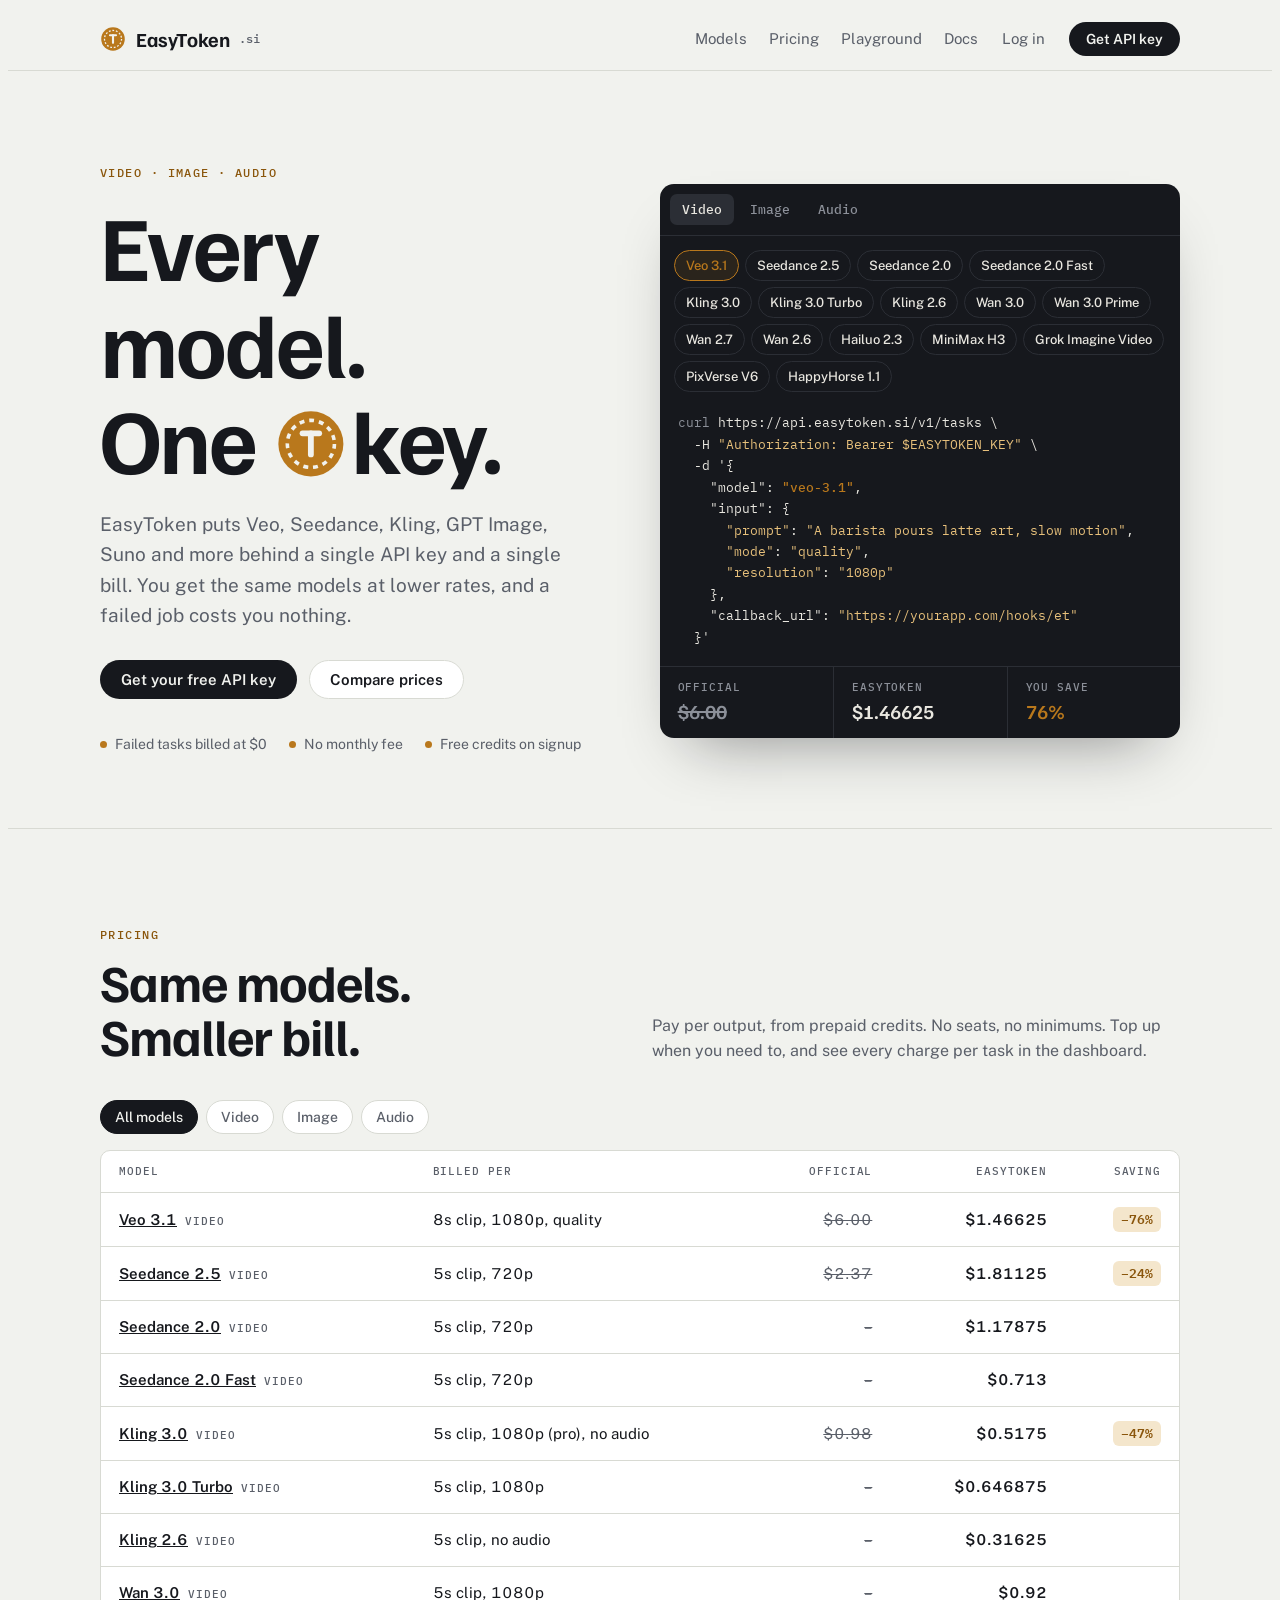
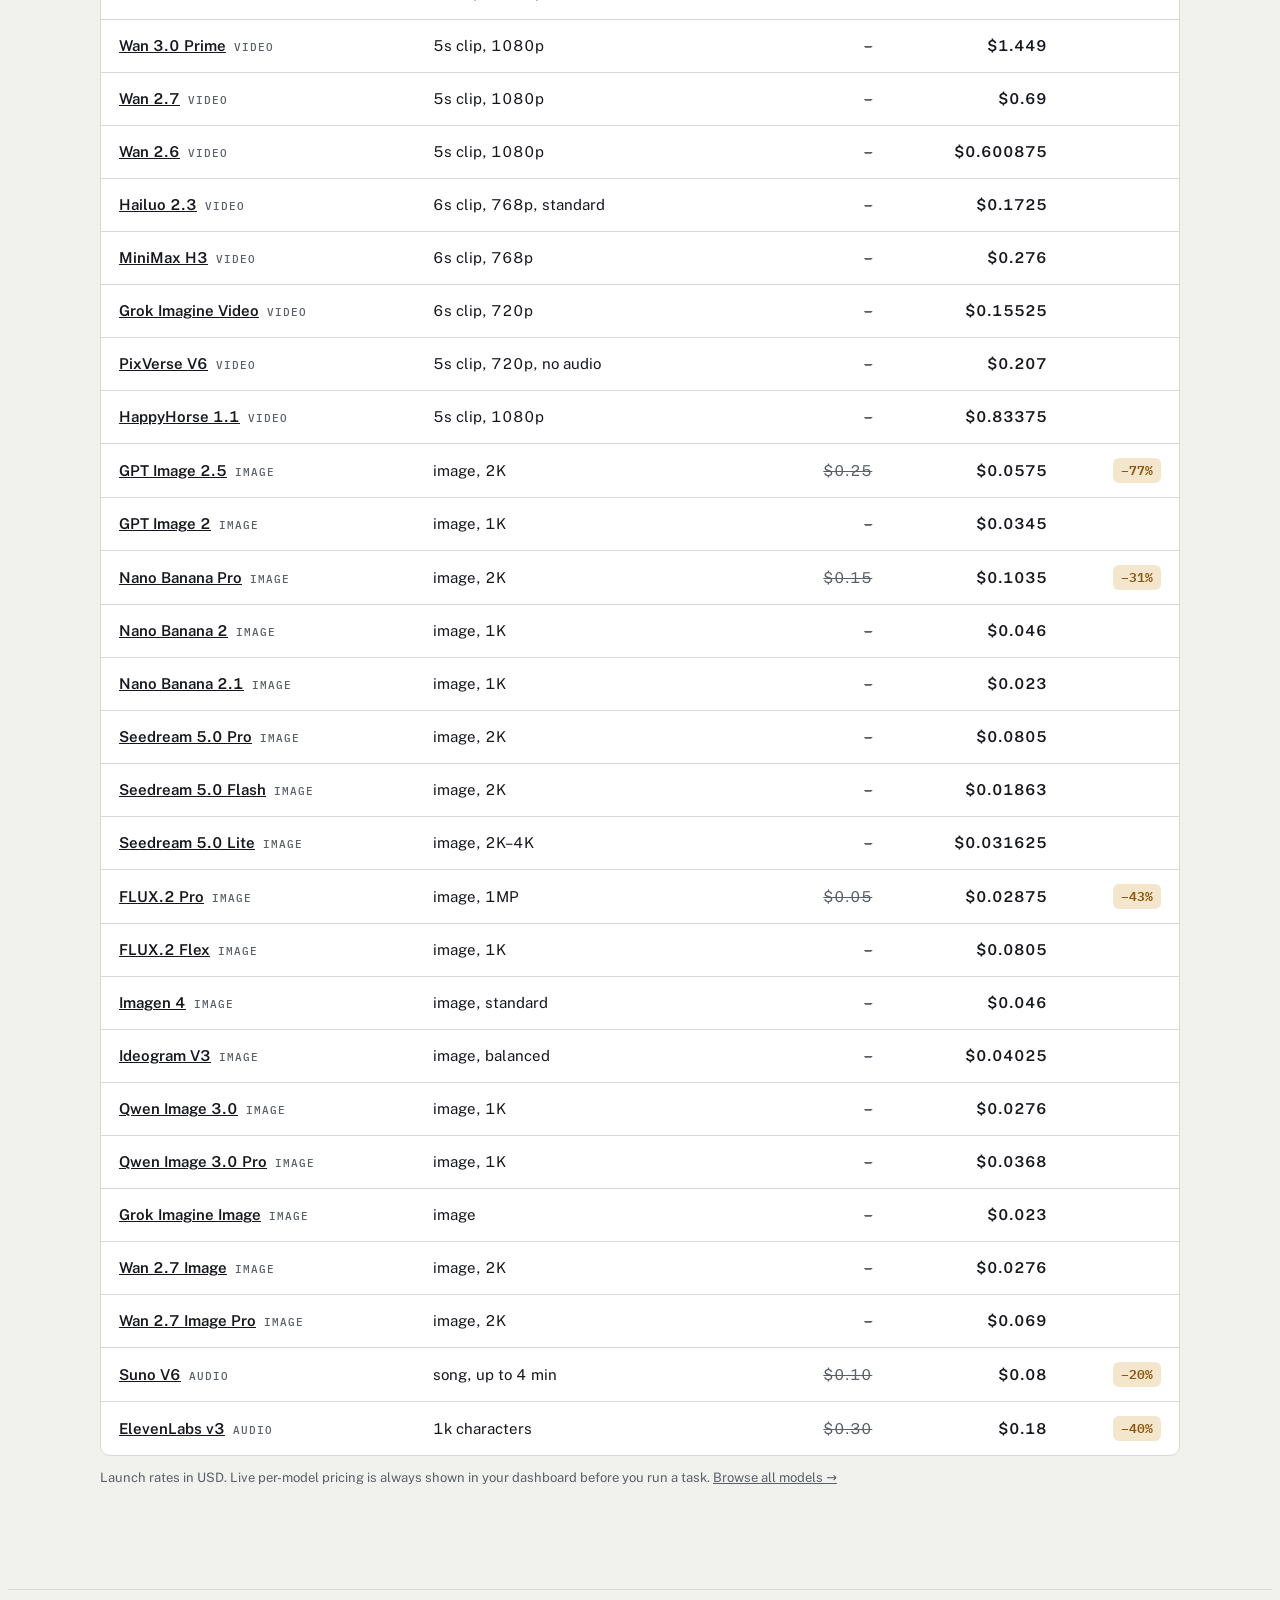
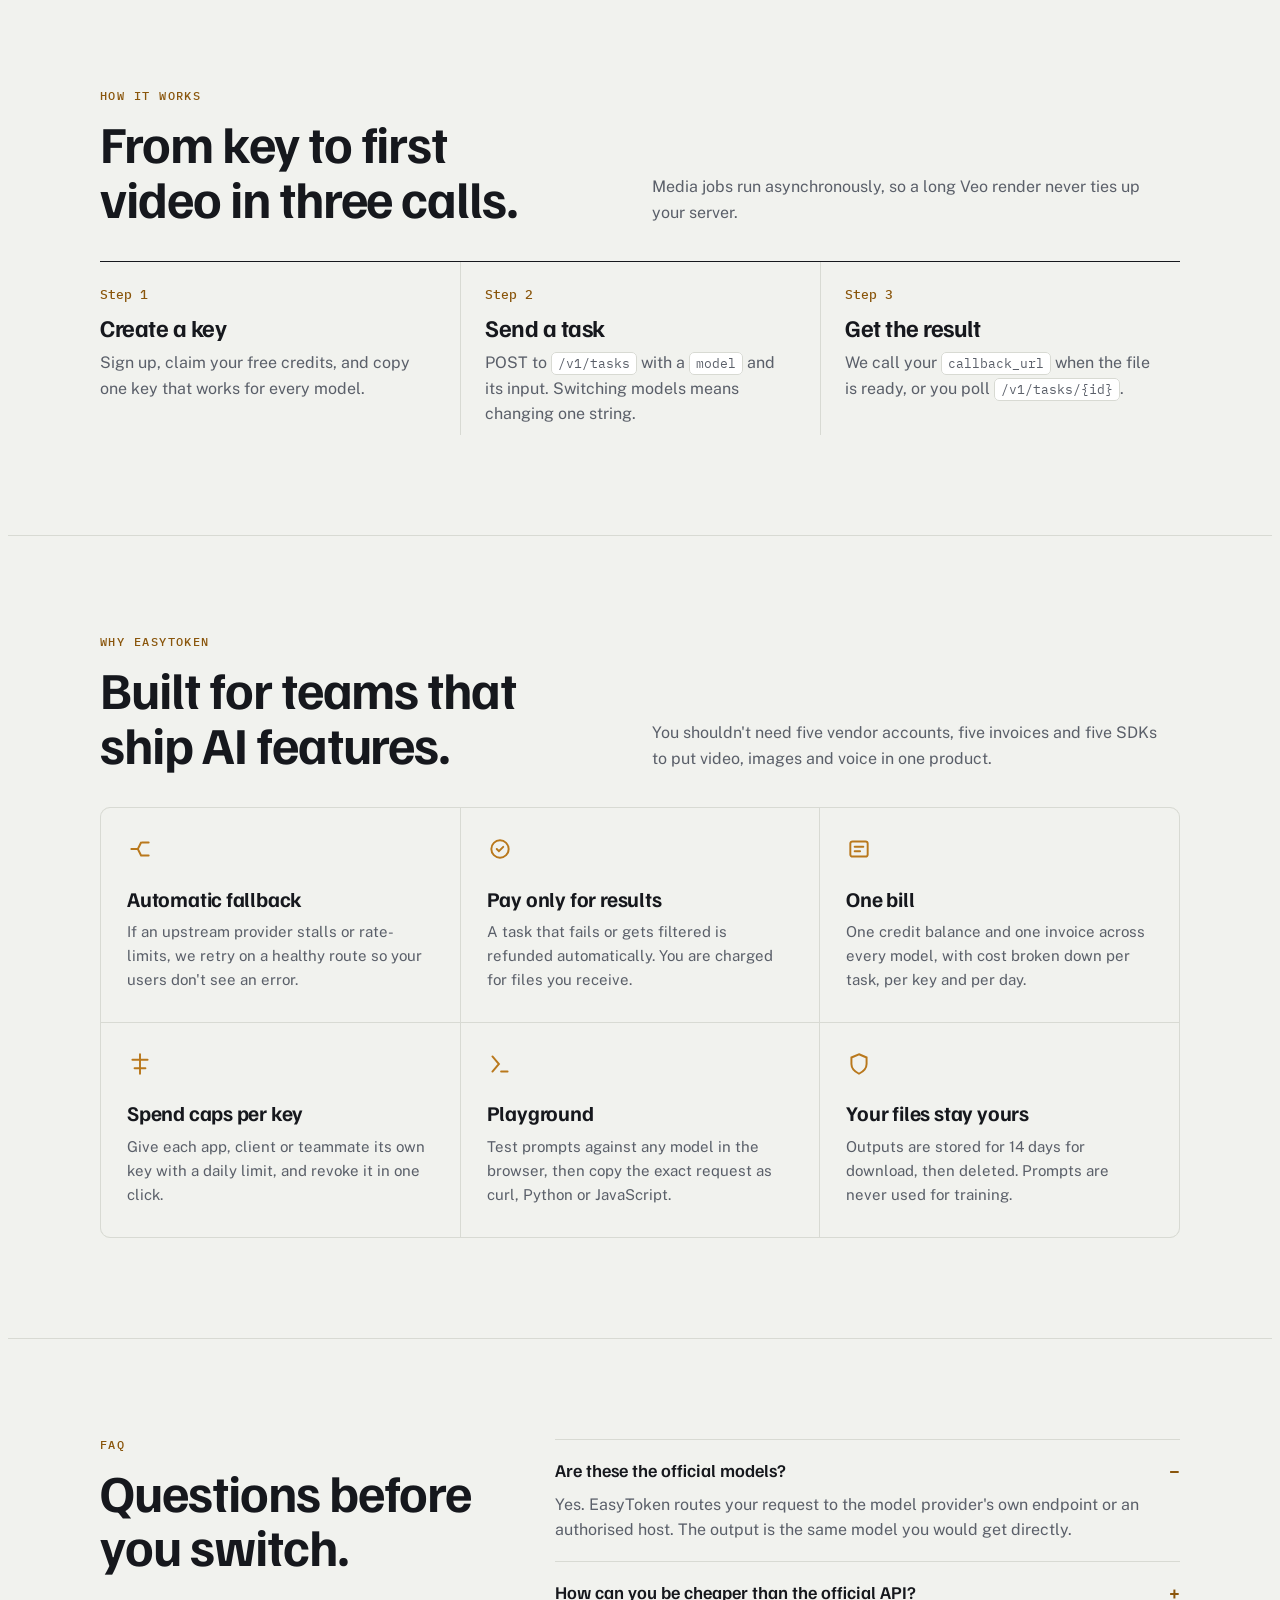
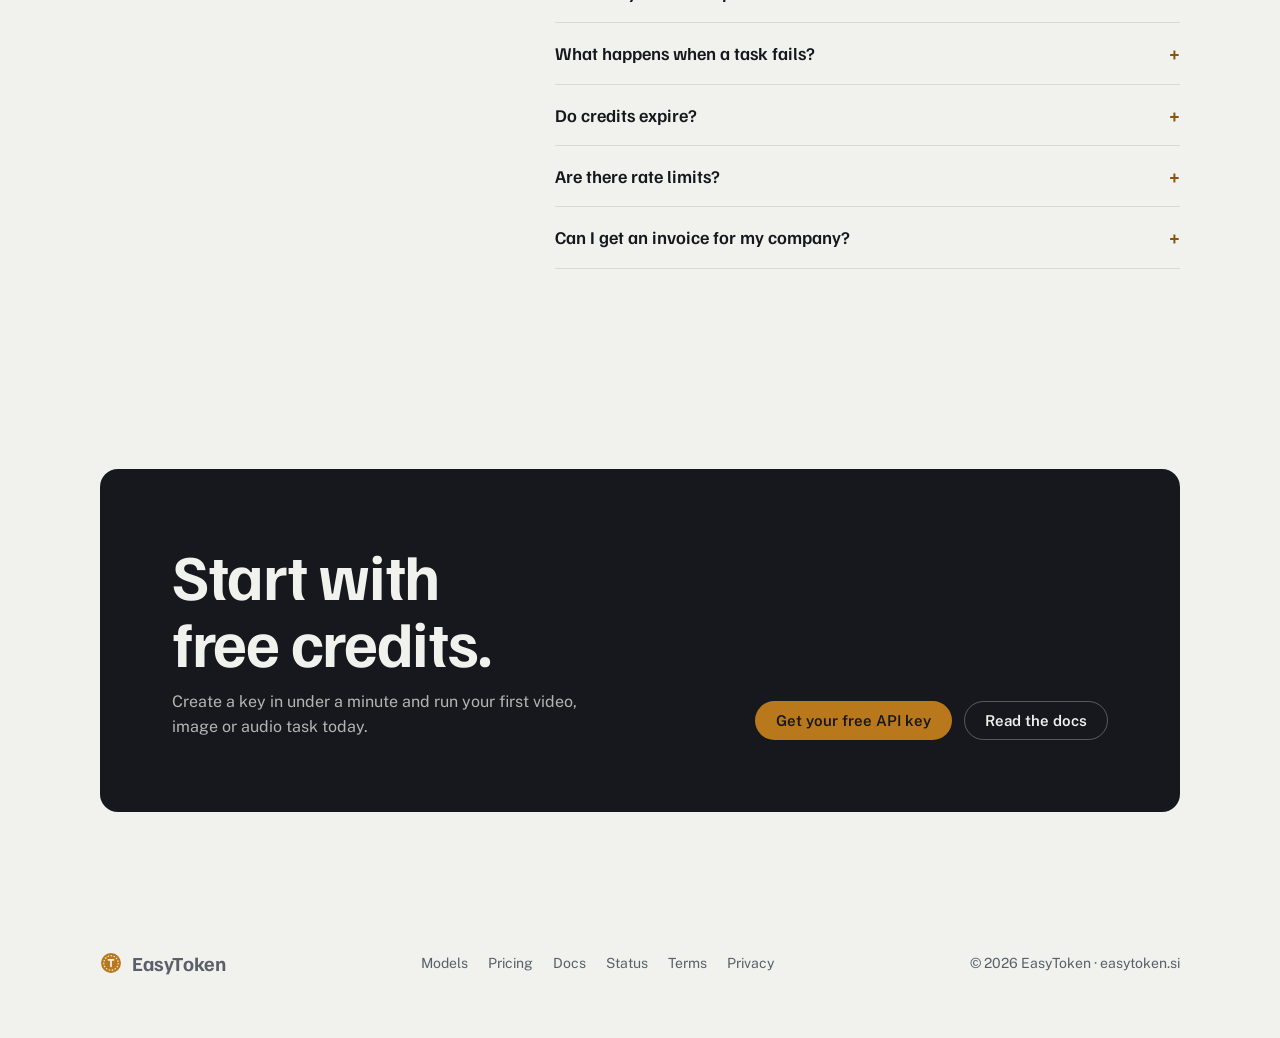
==== commit 41f41b75: "Remove text models: no chat models in the API, prices or site claude-opus-5-5, gpt-5.5 and gemini-3-" ====
--- a/index.html
+++ b/index.html
@@ -4,7 +4,7 @@
 <meta charset="utf-8">
 <meta name="viewport" content="width=device-width, initial-scale=1, viewport-fit=cover">
 <title>EasyToken · One API for every AI model</title>
-<meta name="description" content="EasyToken: one API key for the best video, image, audio and LLM models. Prices shown next to the official / fal price listed by Kie, and failed jobs cost nothing.">
+<meta name="description" content="EasyToken: one API key for the best video, image and audio models. Lower rates than official APIs, and failed jobs cost nothing.">
 <link rel="icon" href="favicon.svg" type="image/svg+xml">
 <link rel="preconnect" href="https://fonts.googleapis.com">
 <link rel="preconnect" href="https://fonts.gstatic.com" crossorigin>
@@ -28,9 +28,9 @@
   <section class="hero">
     <div class="wrap hero-grid">
       <div class="hero-copy">
-        <div class="eyebrow">Video · Image · Audio · LLM</div>
+        <div class="eyebrow">Video · Image · Audio</div>
         <h1>Every model.<br>One <svg class="coin" aria-hidden="true"><use href="#coin"/></svg>key.</h1>
-        <p class="lede">EasyToken puts Veo, Seedance, Kling, GPT Image, Suno, Claude and more behind a single API key and a single bill. Every price is shown next to the official / fal price listed by Kie, and a failed job costs you nothing.</p>
+        <p class="lede">EasyToken puts Veo, Seedance, Kling, GPT Image, Suno and more behind a single API key and a single bill. You get the same models at lower rates, and a failed job costs you nothing.</p>
         <div class="cta-row">
           <a class="btn btn-primary" href="signup.html">Get your free API key</a>
           <a class="btn btn-ghost" href="#pricing">Compare prices</a>
@@ -47,7 +47,7 @@
         <div class="chips" id="chips"></div>
         <pre class="code" id="code"></pre>
         <div class="meter">
-          <div><small>Official / Fal price</small><b class="strike" id="m-off">–</b></div>
+          <div><small>Official</small><b class="strike" id="m-off">–</b></div>
           <div><small>EasyToken</small><b id="m-ours">–</b></div>
           <div><small>You save</small><b class="save" id="m-save">–</b></div>
         </div>
@@ -60,18 +60,18 @@
       <div class="sec-head">
         <div>
           <div class="eyebrow">Pricing</div>
-          <h2>Same models. Prices per run.</h2>
+          <h2>Same models. Smaller bill.</h2>
         </div>
         <p>Pay per output, from prepaid credits. No seats, no minimums. Top up when you need to, and see every charge per task in the dashboard.</p>
       </div>
       <div class="filters" id="filters"></div>
       <div class="table-box">
         <table>
-          <thead><tr><th>Model</th><th>Billed per</th><th class="r">Official / Fal price</th><th class="r">EasyToken</th><th class="r">Saving</th></tr></thead>
+          <thead><tr><th>Model</th><th>Billed per</th><th class="r">Official</th><th class="r">EasyToken</th><th class="r">Saving</th></tr></thead>
           <tbody id="rows"></tbody>
         </table>
       </div>
-      <p class="note">Launch rates in USD. “Official / Fal price” is the price kie.ai/pricing lists for the same model and option (“–” where Kie lists none); savings are vs. that price, not vs. each vendor's own API. Live per-model pricing is always shown in your dashboard before you run a task. <a href="models.html">Browse all models →</a></p>
+      <p class="note">Launch rates in USD. Live per-model pricing is always shown in your dashboard before you run a task. <a href="models.html">Browse all models →</a></p>
     </div>
   </section>
 
@@ -82,7 +82,7 @@
           <div class="eyebrow">How it works</div>
           <h2>From key to first video in three calls.</h2>
         </div>
-        <p>Media jobs run asynchronously, so a long Veo render never ties up your server. Chat models answer in the same request.</p>
+        <p>Media jobs run asynchronously, so a long Veo render never ties up your server.</p>
       </div>
       <div class="steps">
         <div class="step"><div class="n">Step 1</div><h3>Create a key</h3><p>Sign up, claim your free credits, and copy one key that works for every model.</p></div>
@@ -99,7 +99,7 @@
           <div class="eyebrow">Why EasyToken</div>
           <h2>Built for teams that ship AI features.</h2>
         </div>
-        <p>You shouldn't need five vendor accounts, five invoices and five SDKs to put video, voice and chat in one product.</p>
+        <p>You shouldn't need five vendor accounts, five invoices and five SDKs to put video, images and voice in one product.</p>
       </div>
       <div class="features">
         <div class="feat">
@@ -130,36 +130,6 @@
     </div>
   </section>
 
-  <section class="rule">
-    <div class="wrap sdk">
-      <div>
-        <div class="eyebrow">Drop-in</div>
-        <h2>Already using the OpenAI SDK? Change two lines.</h2>
-        <p>Our chat endpoint speaks the OpenAI format, so existing code, LangChain apps and coding agents work after you swap the base URL and key.</p>
-        <ul>
-          <li>Python, Node, Go, or plain curl</li>
-          <li>Streaming, tool calls and JSON mode</li>
-          <li>Same key for video and image tasks</li>
-        </ul>
-      </div>
-      <div class="term-card">
-        <div class="bar"><span>app.py</span><button class="copy" data-copy="#sdk-code" type="button">Copy</button></div>
-<pre class="code" id="sdk-code"><span class="k">from</span> openai <span class="k">import</span> OpenAI
-
-client = OpenAI(
-    base_url=<span class="s">"https://api.easytoken.si/v1"</span>,
-    api_key=<span class="s">"et_live_..."</span>,
-)
-
-reply = client.chat.completions.create(
-    model=<span class="m">"claude-opus-5-5"</span>,
-    messages=[{<span class="s">"role"</span>: <span class="s">"user"</span>, <span class="s">"content"</span>: <span class="s">"Write a 15s ad script"</span>}],
-)
-print(reply.choices[0].message.content)</pre>
-      </div>
-    </div>
-  </section>
-
   <section id="faq" class="rule">
     <div class="wrap faq">
       <div>
@@ -168,7 +138,7 @@
       </div>
       <div>
         <details open><summary>Are these the official models?</summary><p>Yes. EasyToken routes your request to the model provider's own endpoint or an authorised host. The output is the same model you would get directly.</p></details>
-        <details><summary>What is the “Official / Fal price” you compare against?</summary><p>It is the price kie.ai/pricing lists for the same model and option in its “Official / Fal Price” column. Savings are shown vs. official / fal price, as listed by Kie, not vs. each vendor's own API, which can be lower. Where Kie lists no price we show “–” and no saving. You see the exact cost before each task runs.</p></details>
+        <details><summary>How can you be cheaper than the official API?</summary><p>We buy capacity in volume across many customers and pass most of the discount on. Prices are listed per model, and you see the cost before each task runs.</p></details>
         <details><summary>What happens when a task fails?</summary><p>Failed, timed-out and safety-filtered tasks are refunded to your balance automatically. You don't need to file a ticket.</p></details>
         <details><summary>Do credits expire?</summary><p>No. Prepaid credits stay on your account until you use them.</p></details>
         <details><summary>Are there rate limits?</summary><p>Every account starts with generous concurrency per model. If you need more for a launch, contact us and we raise it the same day.</p></details>
@@ -182,7 +152,7 @@
       <div class="closing">
         <div>
           <h2>Start with free credits.</h2>
-          <p>Create a key in under a minute and run your first video, image or chat request today.</p>
+          <p>Create a key in under a minute and run your first video, image or audio task today.</p>
         </div>
         <div class="cta-row">
           <a class="btn btn-primary" href="signup.html">Get your free API key</a>
@@ -204,9 +174,8 @@
   $("#chips").innerHTML = MODELS.filter(m => m.cat === cat).map(m => `<button class="chip" aria-pressed="${m===current}" data-id="${m.id}">${esc(m.name)}</button>`).join("");
   $("#code").innerHTML = snippet(current);
   $("#m-off").textContent = offUsd(current);
-  $("#m-off").classList.toggle("strike", save(current) != null);
   $("#m-ours").textContent = usd(current.ours);
-  $("#m-save").textContent = save(current) == null ? "–" : save(current) + "%";
+  $("#m-save").textContent = pct(current) == null ? "–" : pct(current) + "%";
 }
 $("#tabs").addEventListener("click", e => { const b = e.target.closest("[data-cat]"); if (!b) return; cat = b.dataset.cat; current = MODELS.find(m => m.cat === cat); renderRouter(); });
 $("#chips").addEventListener("click", e => { const b = e.target.closest("[data-id]"); if (!b) return; current = modelById(b.dataset.id); renderRouter(); });
@@ -214,7 +183,7 @@
   $("#filters").innerHTML = [["all","All models"], ...CATS].map(([k,l]) => `<button class="filter" aria-pressed="${k===filter}" data-f="${k}">${l}</button>`).join("");
   $("#rows").innerHTML = MODELS.filter(m => filter === "all" || m.cat === filter).map(m => `<tr>
     <td><a class="model" href="playground.html?model=${m.id}">${esc(m.name)}</a><span class="cat">${m.cat}</span></td>
-    <td>${esc(m.unit)}</td><td class="r${save(m) ? " official" : ""}">${offUsd(m)}</td><td class="r ours">${usd(m.ours)}</td>
+    <td>${esc(m.unit)}</td><td class="r official">${offUsd(m)}</td><td class="r ours">${usd(m.ours)}</td>
     <td class="r">${savePill(m)}</td></tr>`).join("");
 }
 $("#filters").addEventListener("click", e => { const b = e.target.closest("[data-f]"); if (!b) return; filter = b.dataset.f; renderTable(); });
--- a/assets/style.css
+++ b/assets/style.css
@@ -122,13 +122,6 @@
 @media (max-width:560px){.features{grid-template-columns:minmax(0,1fr)}}
 
 /* sdk */
-.sdk{display:grid;grid-template-columns:minmax(0,.9fr) minmax(0,1.1fr);gap:clamp(28px,5vw,64px);align-items:center}
-@media (max-width:900px){.sdk{grid-template-columns:minmax(0,1fr)}}
-.sdk h2{font-size:clamp(30px,4vw,46px);margin-top:14px}
-.sdk p{color:var(--muted);margin-top:16px;max-width:30em}
-.sdk ul{margin:22px 0 0;padding:0;list-style:none;display:grid;gap:10px}
-.sdk li{display:flex;gap:10px;align-items:baseline}
-.sdk li::before{content:"→";color:var(--brass-ink);font-family:var(--f-mono)}
 .term-card{background:var(--term);border-radius:14px;overflow:hidden;min-width:0}
 .term-card .bar{display:flex;justify-content:space-between;align-items:center;padding:10px 16px;border-bottom:1px solid var(--term-line);font:500 12px/1 var(--f-mono);color:var(--term-dim)}
 .copy{background:transparent;border:1px solid var(--term-line);color:var(--term-fg);font:500 12px/1 var(--f-mono);padding:6px 10px;border-radius:6px;cursor:pointer}
@@ -230,7 +223,6 @@
 .result{min-height:300px;display:grid;place-items:center;padding:22px;text-align:center;color:var(--muted)}
 .result .frame{width:100%;max-width:560px;aspect-ratio:16/9;border-radius:10px;background:linear-gradient(135deg,var(--brass-soft),var(--line));display:grid;place-items:center;color:var(--brass-ink);font:500 13px/1.4 var(--f-mono);padding:16px}
 .result .frame.square{aspect-ratio:1;max-width:360px}
-.result .chat{width:100%;text-align:left;color:var(--ink);white-space:pre-wrap;line-height:1.65}
 .progress{width:100%;max-width:420px;height:6px;background:var(--line);border-radius:99px;overflow:hidden;margin-top:14px}
 .progress i{display:block;height:100%;width:0;background:var(--brass);transition:width .3s linear}
 .term-card pre.code{max-height:360px}
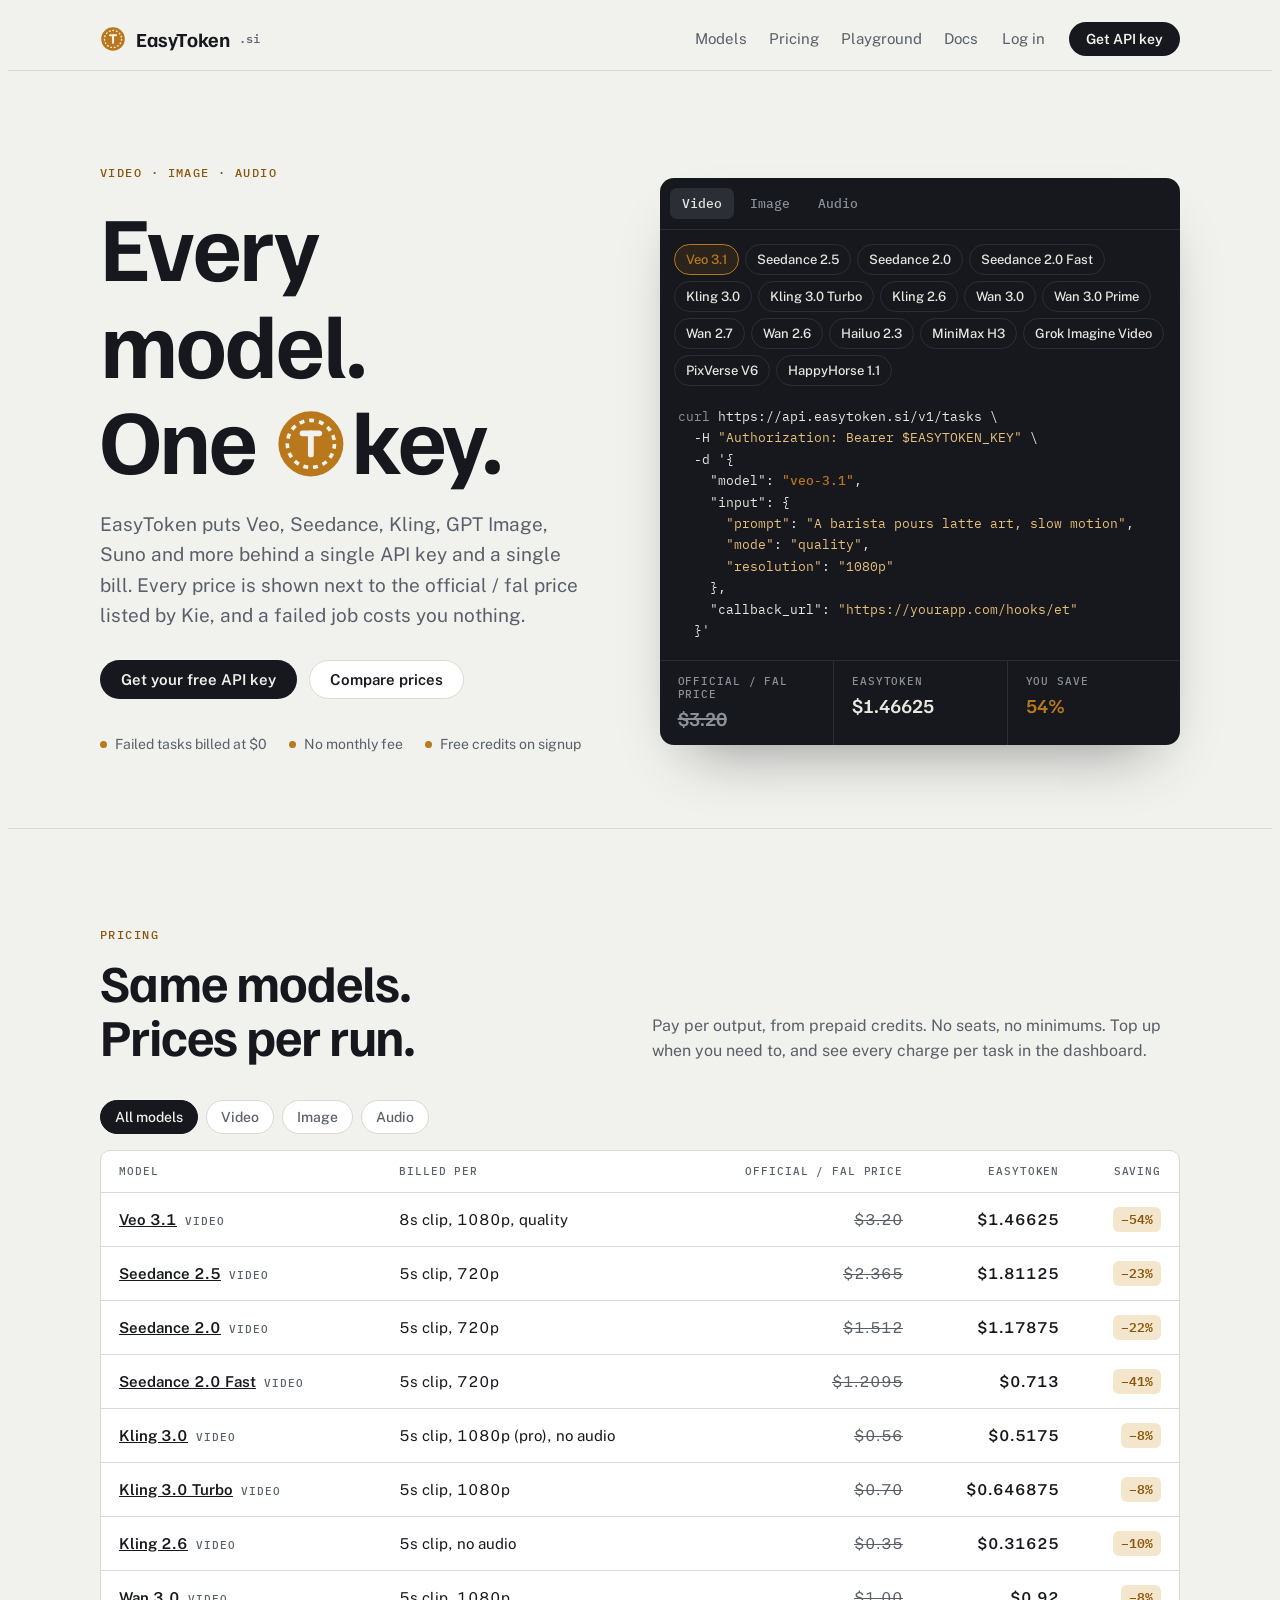
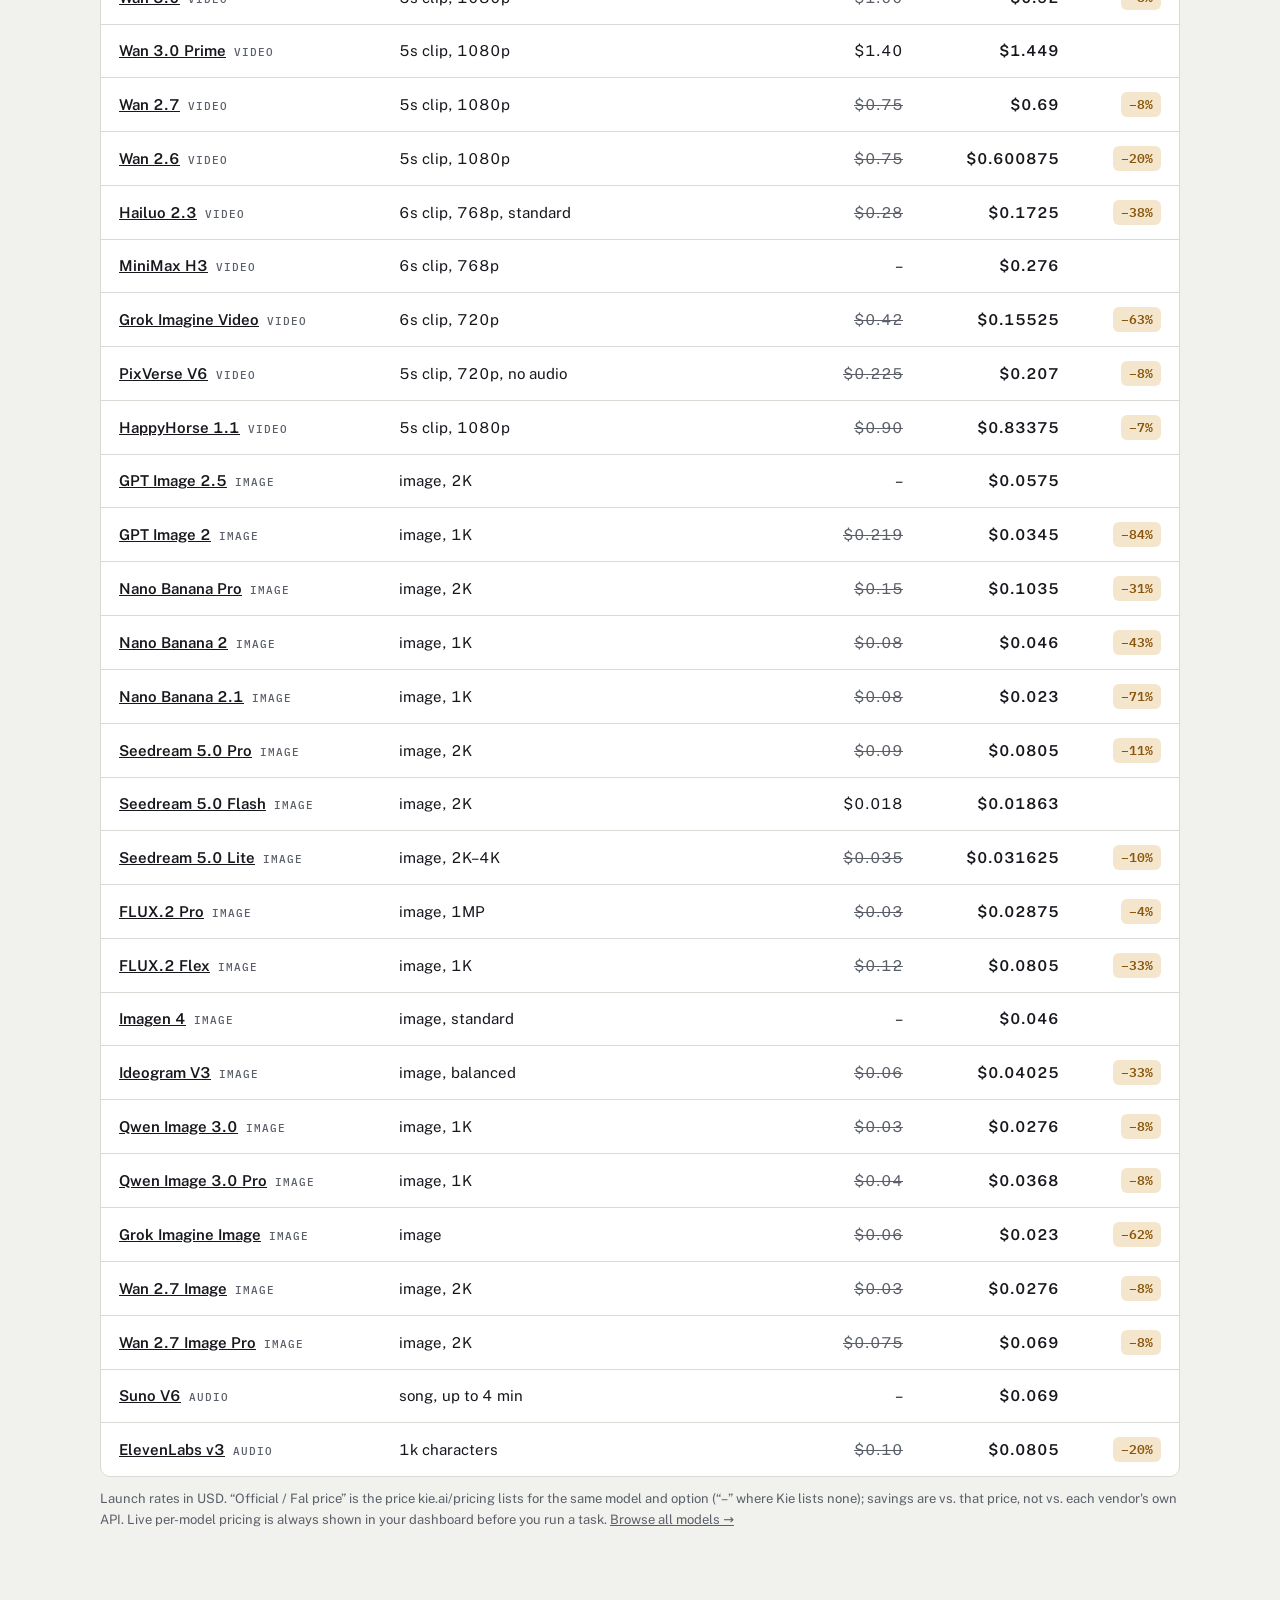
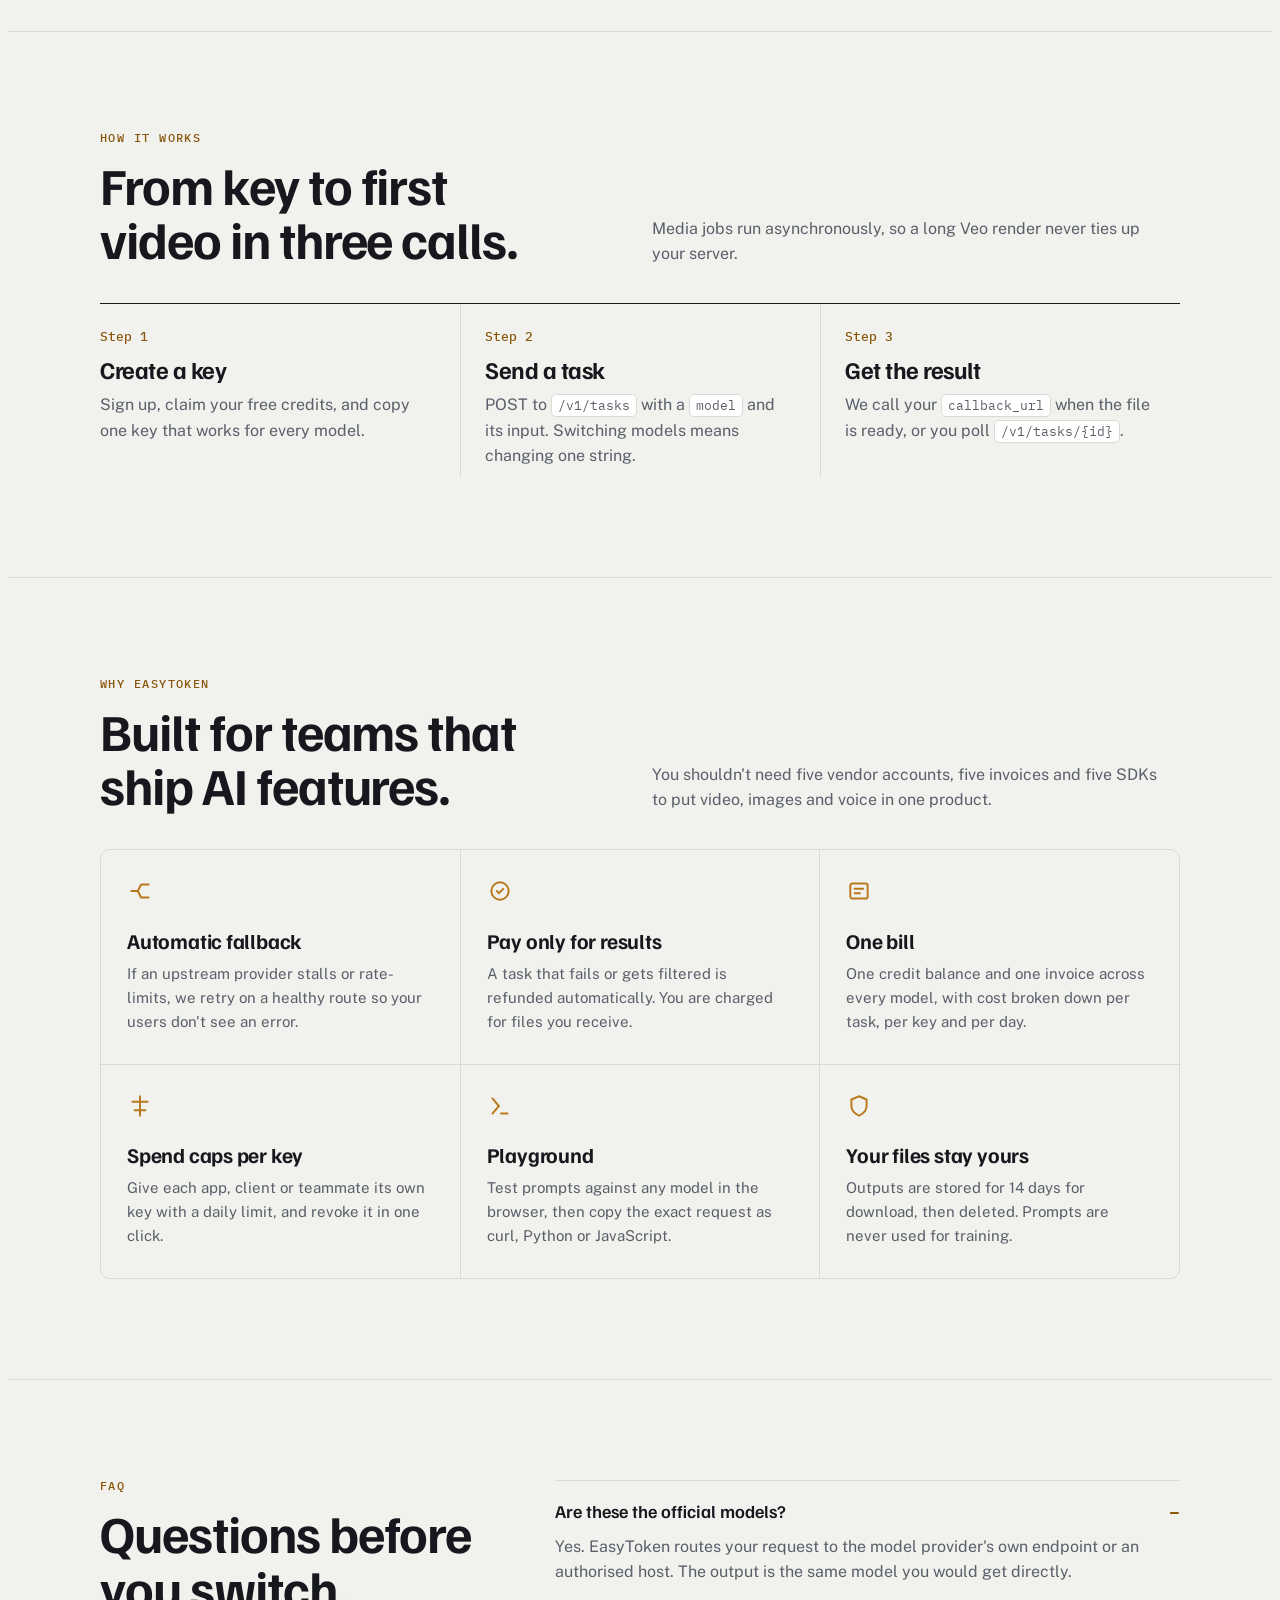
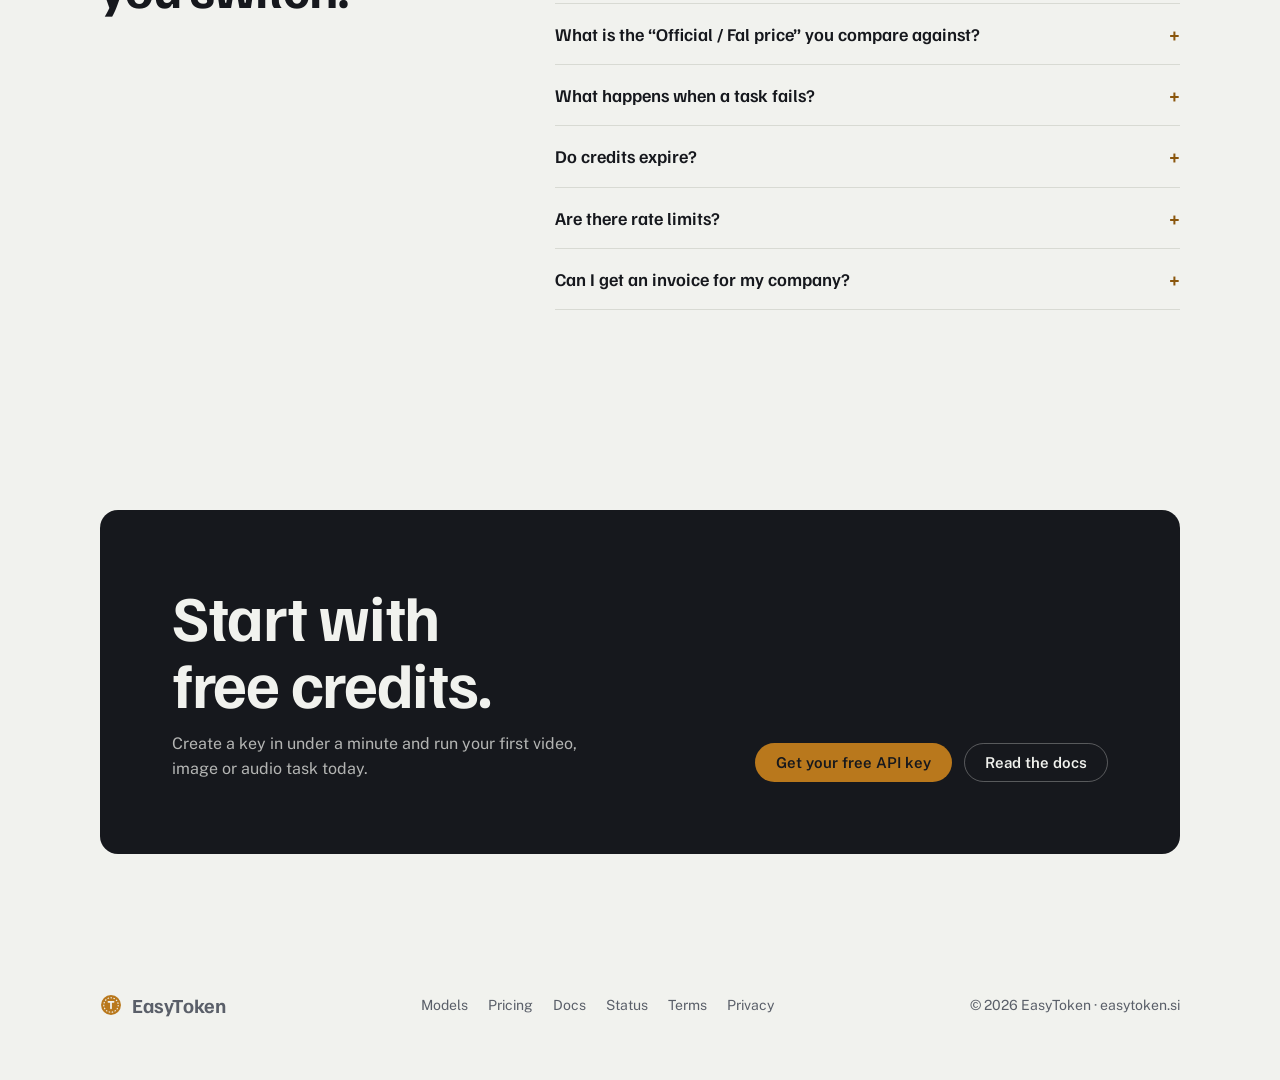
==== commit b136455b: "Merge text-model removal (#3) and drop chat prices Brings in #3 so the two PRs don't conflict, and r" ====
--- a/index.html
+++ b/index.html
@@ -4,7 +4,7 @@
 <meta charset="utf-8">
 <meta name="viewport" content="width=device-width, initial-scale=1, viewport-fit=cover">
 <title>EasyToken · One API for every AI model</title>
-<meta name="description" content="EasyToken: one API key for the best video, image and audio models. Lower rates than official APIs, and failed jobs cost nothing.">
+<meta name="description" content="EasyToken: one API key for the best video, image and audio models. Prices shown next to the official / fal price listed by Kie, and failed jobs cost nothing.">
 <link rel="icon" href="favicon.svg" type="image/svg+xml">
 <link rel="preconnect" href="https://fonts.googleapis.com">
 <link rel="preconnect" href="https://fonts.gstatic.com" crossorigin>
@@ -30,7 +30,7 @@
       <div class="hero-copy">
         <div class="eyebrow">Video · Image · Audio</div>
         <h1>Every model.<br>One <svg class="coin" aria-hidden="true"><use href="#coin"/></svg>key.</h1>
-        <p class="lede">EasyToken puts Veo, Seedance, Kling, GPT Image, Suno and more behind a single API key and a single bill. You get the same models at lower rates, and a failed job costs you nothing.</p>
+        <p class="lede">EasyToken puts Veo, Seedance, Kling, GPT Image, Suno and more behind a single API key and a single bill. Every price is shown next to the official / fal price listed by Kie, and a failed job costs you nothing.</p>
         <div class="cta-row">
           <a class="btn btn-primary" href="signup.html">Get your free API key</a>
           <a class="btn btn-ghost" href="#pricing">Compare prices</a>
@@ -47,7 +47,7 @@
         <div class="chips" id="chips"></div>
         <pre class="code" id="code"></pre>
         <div class="meter">
-          <div><small>Official</small><b class="strike" id="m-off">–</b></div>
+          <div><small>Official / Fal price</small><b class="strike" id="m-off">–</b></div>
           <div><small>EasyToken</small><b id="m-ours">–</b></div>
           <div><small>You save</small><b class="save" id="m-save">–</b></div>
         </div>
@@ -60,18 +60,18 @@
       <div class="sec-head">
         <div>
           <div class="eyebrow">Pricing</div>
-          <h2>Same models. Smaller bill.</h2>
+          <h2>Same models. Prices per run.</h2>
         </div>
         <p>Pay per output, from prepaid credits. No seats, no minimums. Top up when you need to, and see every charge per task in the dashboard.</p>
       </div>
       <div class="filters" id="filters"></div>
       <div class="table-box">
         <table>
-          <thead><tr><th>Model</th><th>Billed per</th><th class="r">Official</th><th class="r">EasyToken</th><th class="r">Saving</th></tr></thead>
+          <thead><tr><th>Model</th><th>Billed per</th><th class="r">Official / Fal price</th><th class="r">EasyToken</th><th class="r">Saving</th></tr></thead>
           <tbody id="rows"></tbody>
         </table>
       </div>
-      <p class="note">Launch rates in USD. Live per-model pricing is always shown in your dashboard before you run a task. <a href="models.html">Browse all models →</a></p>
+      <p class="note">Launch rates in USD. “Official / Fal price” is the price kie.ai/pricing lists for the same model and option (“–” where Kie lists none); savings are vs. that price, not vs. each vendor's own API. Live per-model pricing is always shown in your dashboard before you run a task. <a href="models.html">Browse all models →</a></p>
     </div>
   </section>
 
@@ -138,7 +138,7 @@
       </div>
       <div>
         <details open><summary>Are these the official models?</summary><p>Yes. EasyToken routes your request to the model provider's own endpoint or an authorised host. The output is the same model you would get directly.</p></details>
-        <details><summary>How can you be cheaper than the official API?</summary><p>We buy capacity in volume across many customers and pass most of the discount on. Prices are listed per model, and you see the cost before each task runs.</p></details>
+        <details><summary>What is the “Official / Fal price” you compare against?</summary><p>It is the price kie.ai/pricing lists for the same model and option in its “Official / Fal Price” column. Savings are shown vs. official / fal price, as listed by Kie, not vs. each vendor's own API, which can be lower. Where Kie lists no price we show “–” and no saving. You see the exact cost before each task runs.</p></details>
         <details><summary>What happens when a task fails?</summary><p>Failed, timed-out and safety-filtered tasks are refunded to your balance automatically. You don't need to file a ticket.</p></details>
         <details><summary>Do credits expire?</summary><p>No. Prepaid credits stay on your account until you use them.</p></details>
         <details><summary>Are there rate limits?</summary><p>Every account starts with generous concurrency per model. If you need more for a launch, contact us and we raise it the same day.</p></details>
@@ -174,8 +174,9 @@
   $("#chips").innerHTML = MODELS.filter(m => m.cat === cat).map(m => `<button class="chip" aria-pressed="${m===current}" data-id="${m.id}">${esc(m.name)}</button>`).join("");
   $("#code").innerHTML = snippet(current);
   $("#m-off").textContent = offUsd(current);
+  $("#m-off").classList.toggle("strike", save(current) != null);
   $("#m-ours").textContent = usd(current.ours);
-  $("#m-save").textContent = pct(current) == null ? "–" : pct(current) + "%";
+  $("#m-save").textContent = save(current) == null ? "–" : save(current) + "%";
 }
 $("#tabs").addEventListener("click", e => { const b = e.target.closest("[data-cat]"); if (!b) return; cat = b.dataset.cat; current = MODELS.find(m => m.cat === cat); renderRouter(); });
 $("#chips").addEventListener("click", e => { const b = e.target.closest("[data-id]"); if (!b) return; current = modelById(b.dataset.id); renderRouter(); });
@@ -183,7 +184,7 @@
   $("#filters").innerHTML = [["all","All models"], ...CATS].map(([k,l]) => `<button class="filter" aria-pressed="${k===filter}" data-f="${k}">${l}</button>`).join("");
   $("#rows").innerHTML = MODELS.filter(m => filter === "all" || m.cat === filter).map(m => `<tr>
     <td><a class="model" href="playground.html?model=${m.id}">${esc(m.name)}</a><span class="cat">${m.cat}</span></td>
-    <td>${esc(m.unit)}</td><td class="r official">${offUsd(m)}</td><td class="r ours">${usd(m.ours)}</td>
+    <td>${esc(m.unit)}</td><td class="r${save(m) ? " official" : ""}">${offUsd(m)}</td><td class="r ours">${usd(m.ours)}</td>
     <td class="r">${savePill(m)}</td></tr>`).join("");
 }
 $("#filters").addEventListener("click", e => { const b = e.target.closest("[data-f]"); if (!b) return; filter = b.dataset.f; renderTable(); });
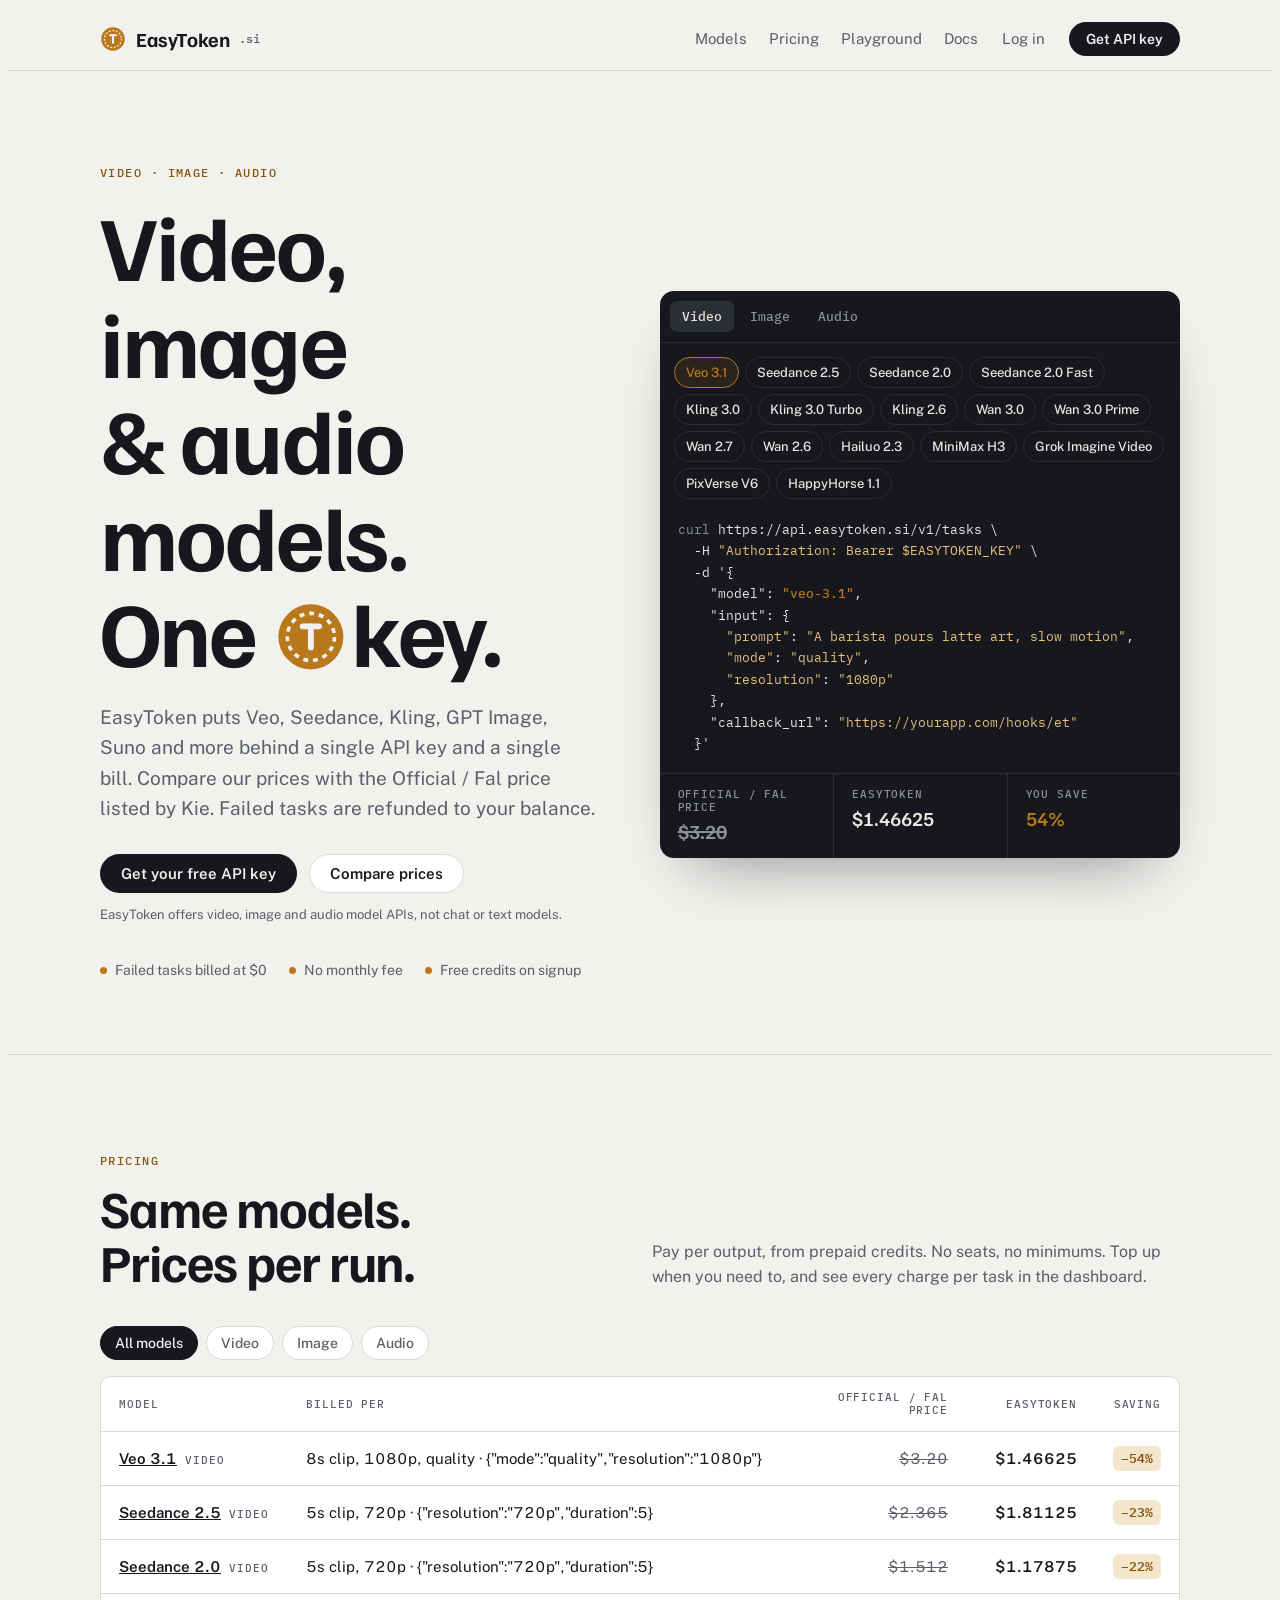
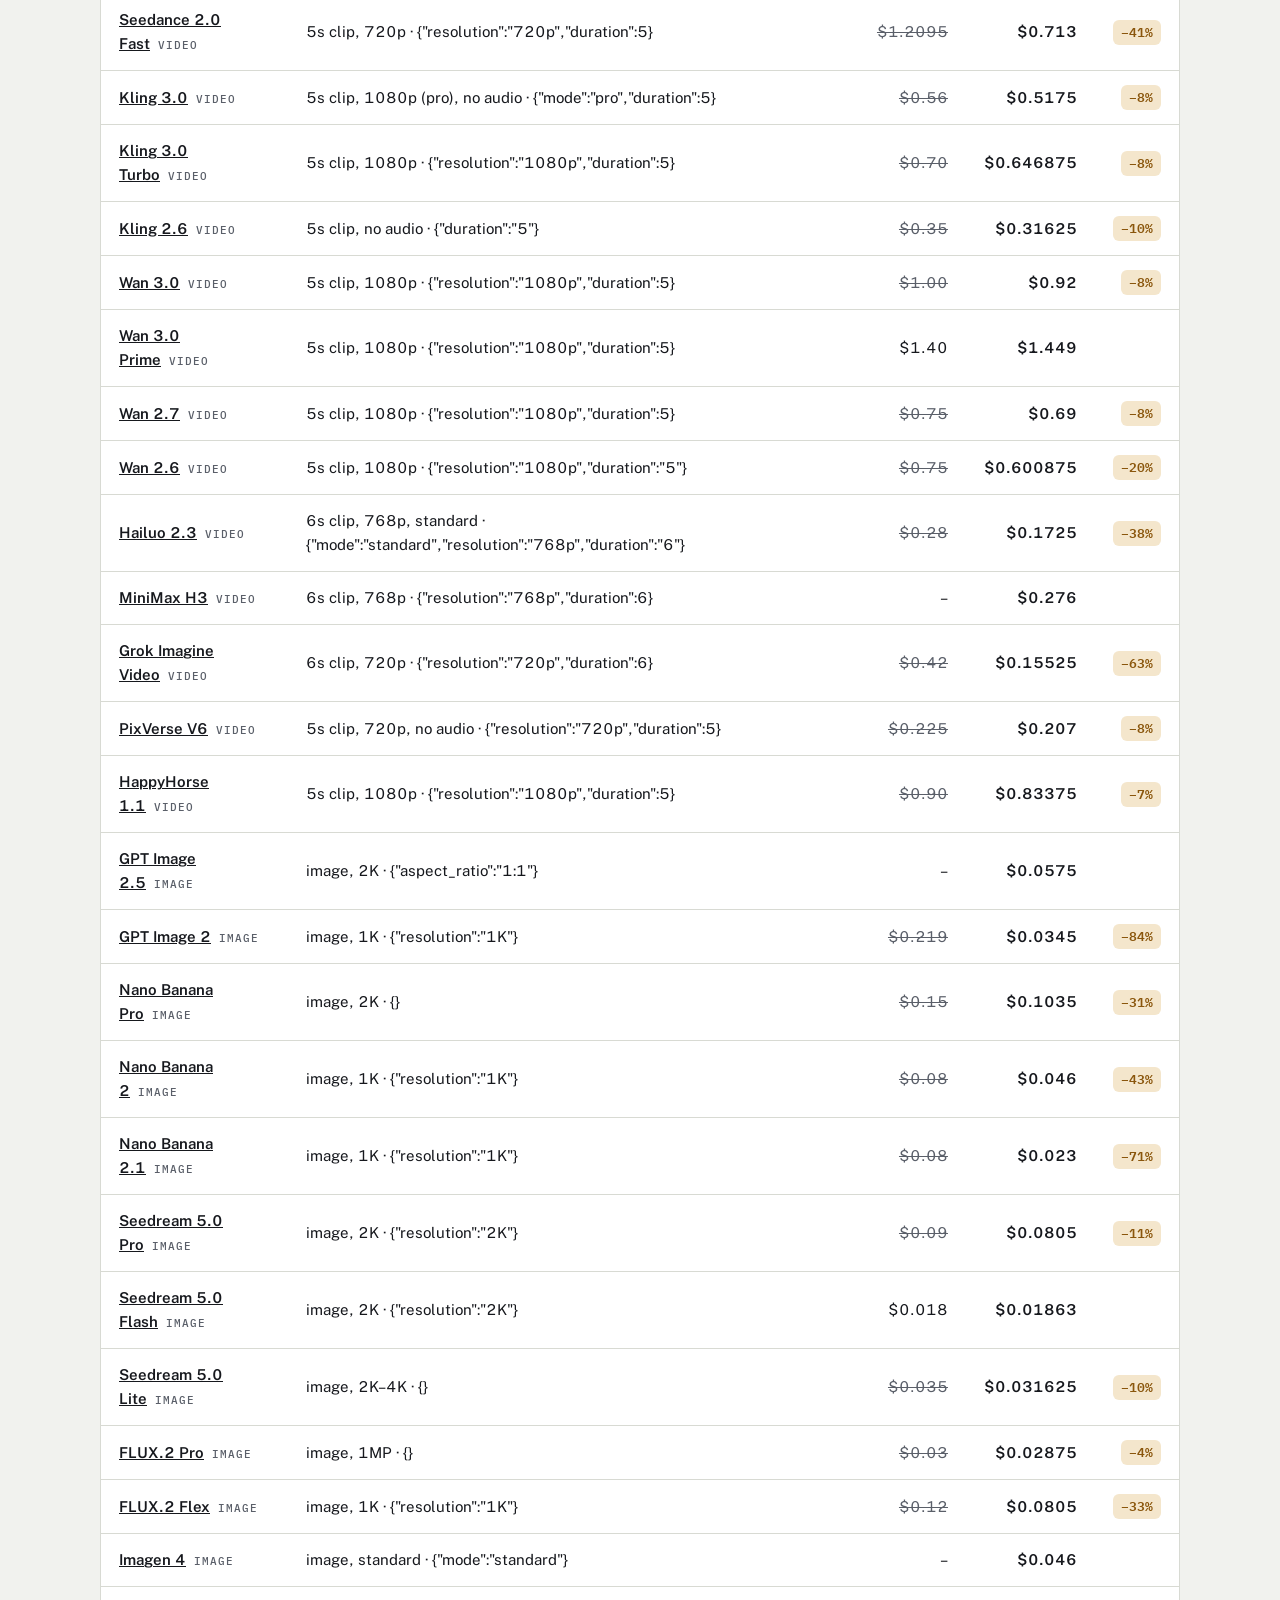
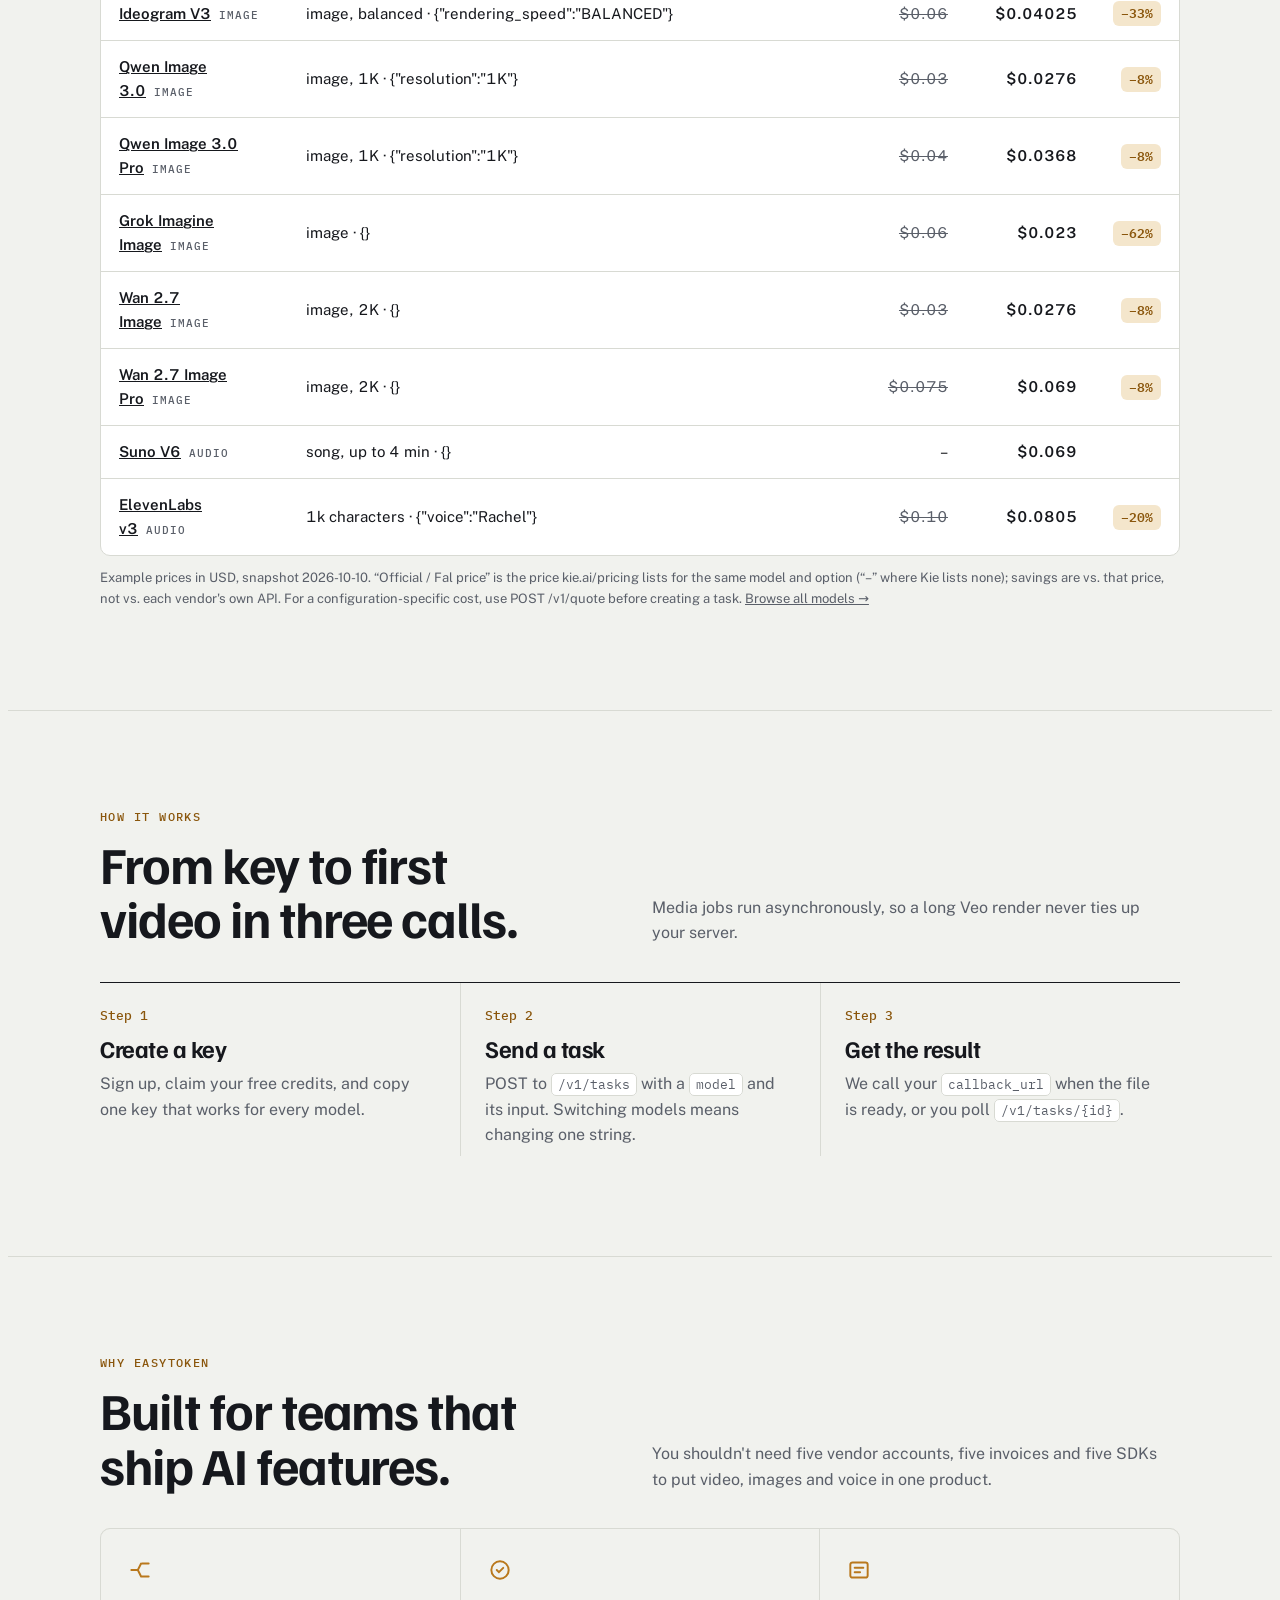
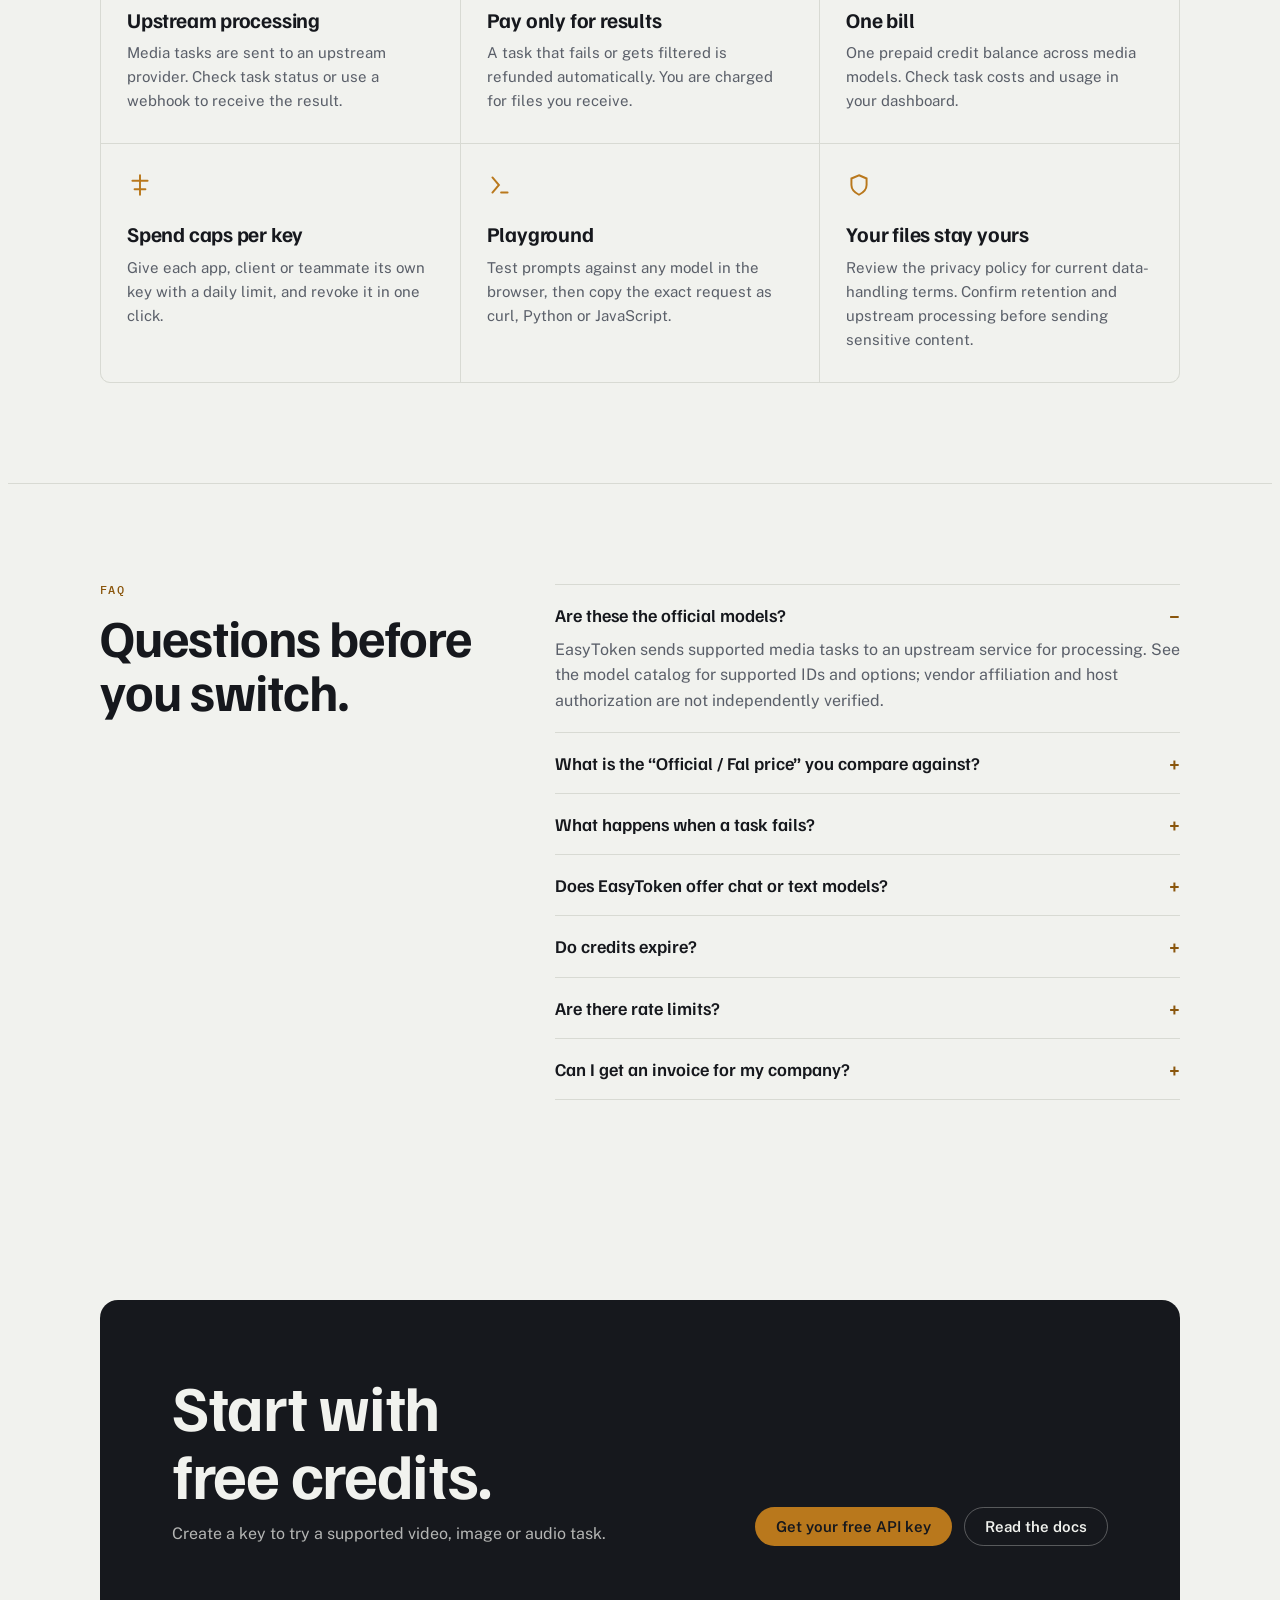
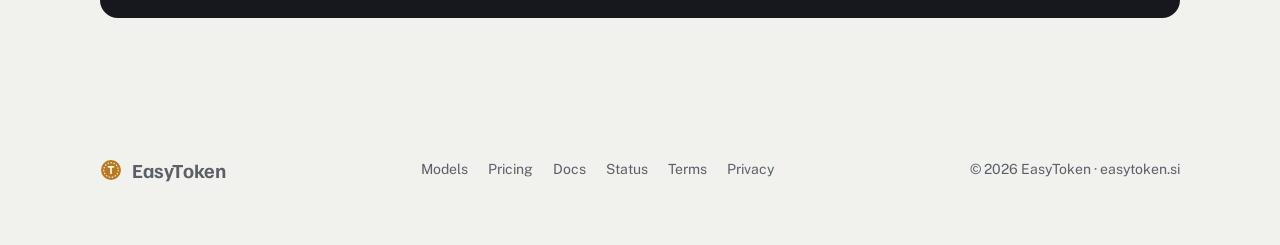
==== commit 71376c48: "feat(seo): add crawlable media catalog and canonical metadata" ====
--- a/index.html
+++ b/index.html
@@ -3,8 +3,16 @@
 <head>
 <meta charset="utf-8">
 <meta name="viewport" content="width=device-width, initial-scale=1, viewport-fit=cover">
-<title>EasyToken · One API for every AI model</title>
-<meta name="description" content="EasyToken: one API key for the best video, image and audio models. Prices shown next to the official / fal price listed by Kie, and failed jobs cost nothing.">
+<title>Video, Image &amp; Audio Model API | EasyToken</title>
+<meta name="description" content="Use one API key for video, image and audio model tasks. Compare dated model prices and get a quote before creating a task. No chat or text models.">
+<link rel="canonical" href="https://easytoken.si/">
+<meta property="og:type" content="website">
+<meta property="og:title" content="Video, Image &amp; Audio Model API | EasyToken">
+<meta property="og:description" content="Use one API key for video, image and audio model tasks. Compare dated model prices and get a quote before creating a task. No chat or text models.">
+<meta property="og:url" content="https://easytoken.si/">
+<meta name="twitter:card" content="summary">
+<meta name="twitter:title" content="Video, Image &amp; Audio Model API | EasyToken">
+<meta name="twitter:description" content="Use one API key for video, image and audio model tasks. Compare dated model prices and get a quote before creating a task. No chat or text models.">
 <link rel="icon" href="favicon.svg" type="image/svg+xml">
 <link rel="preconnect" href="https://fonts.googleapis.com">
 <link rel="preconnect" href="https://fonts.gstatic.com" crossorigin>
@@ -22,19 +30,20 @@
   </symbol>
 </svg>
 
-<div id="site-header"></div>
+<div id="site-header"><header class="nav"><div class="wrap"><a class="brand" href="/">EasyToken .si</a><nav aria-label="Main"><a href="models.html">Models</a><a href="index.html#pricing">Pricing</a><a href="playground.html">Playground</a><a href="docs.html">Docs</a></nav><a href="login.html">Log in</a><a class="btn btn-primary" href="signup.html">Get API key</a></div></header></div>
 
 <main id="top">
   <section class="hero">
     <div class="wrap hero-grid">
       <div class="hero-copy">
         <div class="eyebrow">Video · Image · Audio</div>
-        <h1>Every model.<br>One <svg class="coin" aria-hidden="true"><use href="#coin"/></svg>key.</h1>
-        <p class="lede">EasyToken puts Veo, Seedance, Kling, GPT Image, Suno and more behind a single API key and a single bill. Every price is shown next to the official / fal price listed by Kie, and a failed job costs you nothing.</p>
+        <h1>Video, image &amp; audio models.<br>One <svg class="coin" aria-hidden="true"><use href="#coin"/></svg>key.</h1>
+        <p class="lede">EasyToken puts Veo, Seedance, Kling, GPT Image, Suno and more behind a single API key and a single bill. Compare our prices with the Official / Fal price listed by Kie. Failed tasks are refunded to your balance.</p>
         <div class="cta-row">
           <a class="btn btn-primary" href="signup.html">Get your free API key</a>
           <a class="btn btn-ghost" href="#pricing">Compare prices</a>
         </div>
+        <p class="note">EasyToken offers video, image and audio model APIs, not chat or text models.</p>
         <div class="facts">
           <span>Failed tasks billed at $0</span>
           <span>No monthly fee</span>
@@ -68,10 +77,46 @@
       <div class="table-box">
         <table>
           <thead><tr><th>Model</th><th>Billed per</th><th class="r">Official / Fal price</th><th class="r">EasyToken</th><th class="r">Saving</th></tr></thead>
-          <tbody id="rows"></tbody>
+          <tbody id="rows"><!-- prerender:rows:start -->
+<tr><td><a class="model" href="models.html#veo-3.1">Veo 3.1</a><span class="cat">video</span><span class="mono">veo-3.1</span></td><td>8s clip, 1080p, quality · {&quot;mode&quot;:&quot;quality&quot;,&quot;resolution&quot;:&quot;1080p&quot;}</td><td class="r official">$3.20</td><td class="r ours">$1.46625</td><td class="r"><span class="pill">−54%</span></td></tr>
+<tr><td><a class="model" href="models.html#seedance-2.5">Seedance 2.5</a><span class="cat">video</span><span class="mono">seedance-2.5</span></td><td>5s clip, 720p · {&quot;resolution&quot;:&quot;720p&quot;,&quot;duration&quot;:5}</td><td class="r official">$2.365</td><td class="r ours">$1.81125</td><td class="r"><span class="pill">−23%</span></td></tr>
+<tr><td><a class="model" href="models.html#seedance-2">Seedance 2.0</a><span class="cat">video</span><span class="mono">seedance-2</span></td><td>5s clip, 720p · {&quot;resolution&quot;:&quot;720p&quot;,&quot;duration&quot;:5}</td><td class="r official">$1.512</td><td class="r ours">$1.17875</td><td class="r"><span class="pill">−22%</span></td></tr>
+<tr><td><a class="model" href="models.html#seedance-2-fast">Seedance 2.0 Fast</a><span class="cat">video</span><span class="mono">seedance-2-fast</span></td><td>5s clip, 720p · {&quot;resolution&quot;:&quot;720p&quot;,&quot;duration&quot;:5}</td><td class="r official">$1.2095</td><td class="r ours">$0.713</td><td class="r"><span class="pill">−41%</span></td></tr>
+<tr><td><a class="model" href="models.html#kling-3.0">Kling 3.0</a><span class="cat">video</span><span class="mono">kling-3.0</span></td><td>5s clip, 1080p (pro), no audio · {&quot;mode&quot;:&quot;pro&quot;,&quot;duration&quot;:5}</td><td class="r official">$0.56</td><td class="r ours">$0.5175</td><td class="r"><span class="pill">−8%</span></td></tr>
+<tr><td><a class="model" href="models.html#kling-3.0-turbo">Kling 3.0 Turbo</a><span class="cat">video</span><span class="mono">kling-3.0-turbo</span></td><td>5s clip, 1080p · {&quot;resolution&quot;:&quot;1080p&quot;,&quot;duration&quot;:5}</td><td class="r official">$0.70</td><td class="r ours">$0.646875</td><td class="r"><span class="pill">−8%</span></td></tr>
+<tr><td><a class="model" href="models.html#kling-2.6">Kling 2.6</a><span class="cat">video</span><span class="mono">kling-2.6</span></td><td>5s clip, no audio · {&quot;duration&quot;:&quot;5&quot;}</td><td class="r official">$0.35</td><td class="r ours">$0.31625</td><td class="r"><span class="pill">−10%</span></td></tr>
+<tr><td><a class="model" href="models.html#wan-3.0">Wan 3.0</a><span class="cat">video</span><span class="mono">wan-3.0</span></td><td>5s clip, 1080p · {&quot;resolution&quot;:&quot;1080p&quot;,&quot;duration&quot;:5}</td><td class="r official">$1.00</td><td class="r ours">$0.92</td><td class="r"><span class="pill">−8%</span></td></tr>
+<tr><td><a class="model" href="models.html#wan-3.0-prime">Wan 3.0 Prime</a><span class="cat">video</span><span class="mono">wan-3.0-prime</span></td><td>5s clip, 1080p · {&quot;resolution&quot;:&quot;1080p&quot;,&quot;duration&quot;:5}</td><td class="r">$1.40</td><td class="r ours">$1.449</td><td class="r"></td></tr>
+<tr><td><a class="model" href="models.html#wan-2.7">Wan 2.7</a><span class="cat">video</span><span class="mono">wan-2.7</span></td><td>5s clip, 1080p · {&quot;resolution&quot;:&quot;1080p&quot;,&quot;duration&quot;:5}</td><td class="r official">$0.75</td><td class="r ours">$0.69</td><td class="r"><span class="pill">−8%</span></td></tr>
+<tr><td><a class="model" href="models.html#wan-2.6">Wan 2.6</a><span class="cat">video</span><span class="mono">wan-2.6</span></td><td>5s clip, 1080p · {&quot;resolution&quot;:&quot;1080p&quot;,&quot;duration&quot;:&quot;5&quot;}</td><td class="r official">$0.75</td><td class="r ours">$0.600875</td><td class="r"><span class="pill">−20%</span></td></tr>
+<tr><td><a class="model" href="models.html#hailuo-2.3">Hailuo 2.3</a><span class="cat">video</span><span class="mono">hailuo-2.3</span></td><td>6s clip, 768p, standard · {&quot;mode&quot;:&quot;standard&quot;,&quot;resolution&quot;:&quot;768p&quot;,&quot;duration&quot;:&quot;6&quot;}</td><td class="r official">$0.28</td><td class="r ours">$0.1725</td><td class="r"><span class="pill">−38%</span></td></tr>
+<tr><td><a class="model" href="models.html#minimax-h3">MiniMax H3</a><span class="cat">video</span><span class="mono">minimax-h3</span></td><td>6s clip, 768p · {&quot;resolution&quot;:&quot;768p&quot;,&quot;duration&quot;:6}</td><td class="r">–</td><td class="r ours">$0.276</td><td class="r"></td></tr>
+<tr><td><a class="model" href="models.html#grok-imagine-video">Grok Imagine Video</a><span class="cat">video</span><span class="mono">grok-imagine-video</span></td><td>6s clip, 720p · {&quot;resolution&quot;:&quot;720p&quot;,&quot;duration&quot;:6}</td><td class="r official">$0.42</td><td class="r ours">$0.15525</td><td class="r"><span class="pill">−63%</span></td></tr>
+<tr><td><a class="model" href="models.html#pixverse-v6">PixVerse V6</a><span class="cat">video</span><span class="mono">pixverse-v6</span></td><td>5s clip, 720p, no audio · {&quot;resolution&quot;:&quot;720p&quot;,&quot;duration&quot;:5}</td><td class="r official">$0.225</td><td class="r ours">$0.207</td><td class="r"><span class="pill">−8%</span></td></tr>
+<tr><td><a class="model" href="models.html#happyhorse-1.1">HappyHorse 1.1</a><span class="cat">video</span><span class="mono">happyhorse-1.1</span></td><td>5s clip, 1080p · {&quot;resolution&quot;:&quot;1080p&quot;,&quot;duration&quot;:5}</td><td class="r official">$0.90</td><td class="r ours">$0.83375</td><td class="r"><span class="pill">−7%</span></td></tr>
+<tr><td><a class="model" href="models.html#gpt-image-2.5">GPT Image 2.5</a><span class="cat">image</span><span class="mono">gpt-image-2.5</span></td><td>image, 2K · {&quot;aspect_ratio&quot;:&quot;1:1&quot;}</td><td class="r">–</td><td class="r ours">$0.0575</td><td class="r"></td></tr>
+<tr><td><a class="model" href="models.html#gpt-image-2">GPT Image 2</a><span class="cat">image</span><span class="mono">gpt-image-2</span></td><td>image, 1K · {&quot;resolution&quot;:&quot;1K&quot;}</td><td class="r official">$0.219</td><td class="r ours">$0.0345</td><td class="r"><span class="pill">−84%</span></td></tr>
+<tr><td><a class="model" href="models.html#nano-banana-pro">Nano Banana Pro</a><span class="cat">image</span><span class="mono">nano-banana-pro</span></td><td>image, 2K · {}</td><td class="r official">$0.15</td><td class="r ours">$0.1035</td><td class="r"><span class="pill">−31%</span></td></tr>
+<tr><td><a class="model" href="models.html#nano-banana-2">Nano Banana 2</a><span class="cat">image</span><span class="mono">nano-banana-2</span></td><td>image, 1K · {&quot;resolution&quot;:&quot;1K&quot;}</td><td class="r official">$0.08</td><td class="r ours">$0.046</td><td class="r"><span class="pill">−43%</span></td></tr>
+<tr><td><a class="model" href="models.html#nano-banana-2.1">Nano Banana 2.1</a><span class="cat">image</span><span class="mono">nano-banana-2.1</span></td><td>image, 1K · {&quot;resolution&quot;:&quot;1K&quot;}</td><td class="r official">$0.08</td><td class="r ours">$0.023</td><td class="r"><span class="pill">−71%</span></td></tr>
+<tr><td><a class="model" href="models.html#seedream-5-pro">Seedream 5.0 Pro</a><span class="cat">image</span><span class="mono">seedream-5-pro</span></td><td>image, 2K · {&quot;resolution&quot;:&quot;2K&quot;}</td><td class="r official">$0.09</td><td class="r ours">$0.0805</td><td class="r"><span class="pill">−11%</span></td></tr>
+<tr><td><a class="model" href="models.html#seedream-5-flash">Seedream 5.0 Flash</a><span class="cat">image</span><span class="mono">seedream-5-flash</span></td><td>image, 2K · {&quot;resolution&quot;:&quot;2K&quot;}</td><td class="r">$0.018</td><td class="r ours">$0.01863</td><td class="r"></td></tr>
+<tr><td><a class="model" href="models.html#seedream-5-lite">Seedream 5.0 Lite</a><span class="cat">image</span><span class="mono">seedream-5-lite</span></td><td>image, 2K–4K · {}</td><td class="r official">$0.035</td><td class="r ours">$0.031625</td><td class="r"><span class="pill">−10%</span></td></tr>
+<tr><td><a class="model" href="models.html#flux-2-pro">FLUX.2 Pro</a><span class="cat">image</span><span class="mono">flux-2-pro</span></td><td>image, 1MP · {}</td><td class="r official">$0.03</td><td class="r ours">$0.02875</td><td class="r"><span class="pill">−4%</span></td></tr>
+<tr><td><a class="model" href="models.html#flux-2-flex">FLUX.2 Flex</a><span class="cat">image</span><span class="mono">flux-2-flex</span></td><td>image, 1K · {&quot;resolution&quot;:&quot;1K&quot;}</td><td class="r official">$0.12</td><td class="r ours">$0.0805</td><td class="r"><span class="pill">−33%</span></td></tr>
+<tr><td><a class="model" href="models.html#imagen-4">Imagen 4</a><span class="cat">image</span><span class="mono">imagen-4</span></td><td>image, standard · {&quot;mode&quot;:&quot;standard&quot;}</td><td class="r">–</td><td class="r ours">$0.046</td><td class="r"></td></tr>
+<tr><td><a class="model" href="models.html#ideogram-v3">Ideogram V3</a><span class="cat">image</span><span class="mono">ideogram-v3</span></td><td>image, balanced · {&quot;rendering_speed&quot;:&quot;BALANCED&quot;}</td><td class="r official">$0.06</td><td class="r ours">$0.04025</td><td class="r"><span class="pill">−33%</span></td></tr>
+<tr><td><a class="model" href="models.html#qwen-image-3">Qwen Image 3.0</a><span class="cat">image</span><span class="mono">qwen-image-3</span></td><td>image, 1K · {&quot;resolution&quot;:&quot;1K&quot;}</td><td class="r official">$0.03</td><td class="r ours">$0.0276</td><td class="r"><span class="pill">−8%</span></td></tr>
+<tr><td><a class="model" href="models.html#qwen-image-3-pro">Qwen Image 3.0 Pro</a><span class="cat">image</span><span class="mono">qwen-image-3-pro</span></td><td>image, 1K · {&quot;resolution&quot;:&quot;1K&quot;}</td><td class="r official">$0.04</td><td class="r ours">$0.0368</td><td class="r"><span class="pill">−8%</span></td></tr>
+<tr><td><a class="model" href="models.html#grok-imagine-image">Grok Imagine Image</a><span class="cat">image</span><span class="mono">grok-imagine-image</span></td><td>image · {}</td><td class="r official">$0.06</td><td class="r ours">$0.023</td><td class="r"><span class="pill">−62%</span></td></tr>
+<tr><td><a class="model" href="models.html#wan-2.7-image">Wan 2.7 Image</a><span class="cat">image</span><span class="mono">wan-2.7-image</span></td><td>image, 2K · {}</td><td class="r official">$0.03</td><td class="r ours">$0.0276</td><td class="r"><span class="pill">−8%</span></td></tr>
+<tr><td><a class="model" href="models.html#wan-2.7-image-pro">Wan 2.7 Image Pro</a><span class="cat">image</span><span class="mono">wan-2.7-image-pro</span></td><td>image, 2K · {}</td><td class="r official">$0.075</td><td class="r ours">$0.069</td><td class="r"><span class="pill">−8%</span></td></tr>
+<tr><td><a class="model" href="models.html#suno-v6">Suno V6</a><span class="cat">audio</span><span class="mono">suno-v6</span></td><td>song, up to 4 min · {}</td><td class="r">–</td><td class="r ours">$0.069</td><td class="r"></td></tr>
+<tr><td><a class="model" href="models.html#elevenlabs-v3">ElevenLabs v3</a><span class="cat">audio</span><span class="mono">elevenlabs-v3</span></td><td>1k characters · {&quot;voice&quot;:&quot;Rachel&quot;}</td><td class="r official">$0.10</td><td class="r ours">$0.0805</td><td class="r"><span class="pill">−20%</span></td></tr>
+<!-- prerender:rows:end --></tbody>
         </table>
       </div>
-      <p class="note">Launch rates in USD. “Official / Fal price” is the price kie.ai/pricing lists for the same model and option (“–” where Kie lists none); savings are vs. that price, not vs. each vendor's own API. Live per-model pricing is always shown in your dashboard before you run a task. <a href="models.html">Browse all models →</a></p>
+      <p class="note">Example prices in USD, snapshot 2026-10-10. “Official / Fal price” is the price kie.ai/pricing lists for the same model and option (“–” where Kie lists none); savings are vs. that price, not vs. each vendor's own API. For a configuration-specific cost, use POST /v1/quote before creating a task. <a href="models.html">Browse all models →</a></p>
     </div>
   </section>
 
@@ -104,7 +149,7 @@
       <div class="features">
         <div class="feat">
           <svg viewBox="0 0 24 24" fill="none" stroke="currentColor" stroke-width="1.8" stroke-linecap="round"><path d="M4 12h6l3-6M13 18l-3-6M14 6h6M14 18h6"/></svg>
-          <h3>Automatic fallback</h3><p>If an upstream provider stalls or rate-limits, we retry on a healthy route so your users don't see an error.</p>
+          <h3>Upstream processing</h3><p>Media tasks are sent to an upstream provider. Check task status or use a webhook to receive the result.</p>
         </div>
         <div class="feat">
           <svg viewBox="0 0 24 24" fill="none" stroke="currentColor" stroke-width="1.8" stroke-linecap="round"><circle cx="12" cy="12" r="8"/><path d="M9 12l2 2 4-4"/></svg>
@@ -112,7 +157,7 @@
         </div>
         <div class="feat">
           <svg viewBox="0 0 24 24" fill="none" stroke="currentColor" stroke-width="1.8" stroke-linecap="round"><rect x="4" y="5" width="16" height="14" rx="2"/><path d="M8 10h8M8 14h5"/></svg>
-          <h3>One bill</h3><p>One credit balance and one invoice across every model, with cost broken down per task, per key and per day.</p>
+          <h3>One bill</h3><p>One prepaid credit balance across media models. Check task costs and usage in your dashboard.</p>
         </div>
         <div class="feat">
           <svg viewBox="0 0 24 24" fill="none" stroke="currentColor" stroke-width="1.8" stroke-linecap="round"><path d="M12 3v18M5 8h14M7 16h10"/></svg>
@@ -124,7 +169,7 @@
         </div>
         <div class="feat">
           <svg viewBox="0 0 24 24" fill="none" stroke="currentColor" stroke-width="1.8" stroke-linecap="round"><path d="M12 3l7 3v6c0 4-3 7-7 9-4-2-7-5-7-9V6z"/></svg>
-          <h3>Your files stay yours</h3><p>Outputs are stored for 14 days for download, then deleted. Prompts are never used for training.</p>
+          <h3>Your files stay yours</h3><p>Review the privacy policy for current data-handling terms. Confirm retention and upstream processing before sending sensitive content.</p>
         </div>
       </div>
     </div>
@@ -137,12 +182,13 @@
         <h2>Questions before you switch.</h2>
       </div>
       <div>
-        <details open><summary>Are these the official models?</summary><p>Yes. EasyToken routes your request to the model provider's own endpoint or an authorised host. The output is the same model you would get directly.</p></details>
+        <details open><summary>Are these the official models?</summary><p>EasyToken sends supported media tasks to an upstream service for processing. See the model catalog for supported IDs and options; vendor affiliation and host authorization are not independently verified.</p></details>
         <details><summary>What is the “Official / Fal price” you compare against?</summary><p>It is the price kie.ai/pricing lists for the same model and option in its “Official / Fal Price” column. Savings are shown vs. official / fal price, as listed by Kie, not vs. each vendor's own API, which can be lower. Where Kie lists no price we show “–” and no saving. You see the exact cost before each task runs.</p></details>
         <details><summary>What happens when a task fails?</summary><p>Failed, timed-out and safety-filtered tasks are refunded to your balance automatically. You don't need to file a ticket.</p></details>
+        <details><summary>Does EasyToken offer chat or text models?</summary><p>No. This API supports video, image and audio generation, not chat completions or text models.</p></details>
         <details><summary>Do credits expire?</summary><p>No. Prepaid credits stay on your account until you use them.</p></details>
-        <details><summary>Are there rate limits?</summary><p>Every account starts with generous concurrency per model. If you need more for a launch, contact us and we raise it the same day.</p></details>
-        <details><summary>Can I get an invoice for my company?</summary><p>Yes. Add your company name and VAT number in billing settings and every top-up generates a proper invoice.</p></details>
+        <details><summary>Are there rate limits?</summary><p>Concurrency limits apply per model. See the API response for rate-limit errors; custom limits require confirmation.</p></details>
+        <details><summary>Can I get an invoice for my company?</summary><p>Billing settings accept company name and VAT number. Confirm invoice availability and tax treatment before relying on them.</p></details>
       </div>
     </div>
   </section>
@@ -152,7 +198,7 @@
       <div class="closing">
         <div>
           <h2>Start with free credits.</h2>
-          <p>Create a key in under a minute and run your first video, image or audio task today.</p>
+          <p>Create a key to try a supported video, image or audio task.</p>
         </div>
         <div class="cta-row">
           <a class="btn btn-primary" href="signup.html">Get your free API key</a>
@@ -183,8 +229,8 @@
 function renderTable(){
   $("#filters").innerHTML = [["all","All models"], ...CATS].map(([k,l]) => `<button class="filter" aria-pressed="${k===filter}" data-f="${k}">${l}</button>`).join("");
   $("#rows").innerHTML = MODELS.filter(m => filter === "all" || m.cat === filter).map(m => `<tr>
-    <td><a class="model" href="playground.html?model=${m.id}">${esc(m.name)}</a><span class="cat">${m.cat}</span></td>
-    <td>${esc(m.unit)}</td><td class="r${save(m) ? " official" : ""}">${offUsd(m)}</td><td class="r ours">${usd(m.ours)}</td>
+    <td><a class="model" href="models.html#${m.id}">${esc(m.name)}</a><span class="cat">${m.cat}</span></td>
+    <td>${esc(m.unit)} · ${esc(JSON.stringify(Object.fromEntries(Object.entries(m.input).filter(([k]) => !["prompt", "text", "image_urls"].includes(k)))))}</td><td class="r${save(m) ? " official" : ""}">${offUsd(m)}</td><td class="r ours">${usd(m.ours)}</td>
     <td class="r">${savePill(m)}</td></tr>`).join("");
 }
 $("#filters").addEventListener("click", e => { const b = e.target.closest("[data-f]"); if (!b) return; filter = b.dataset.f; renderTable(); });
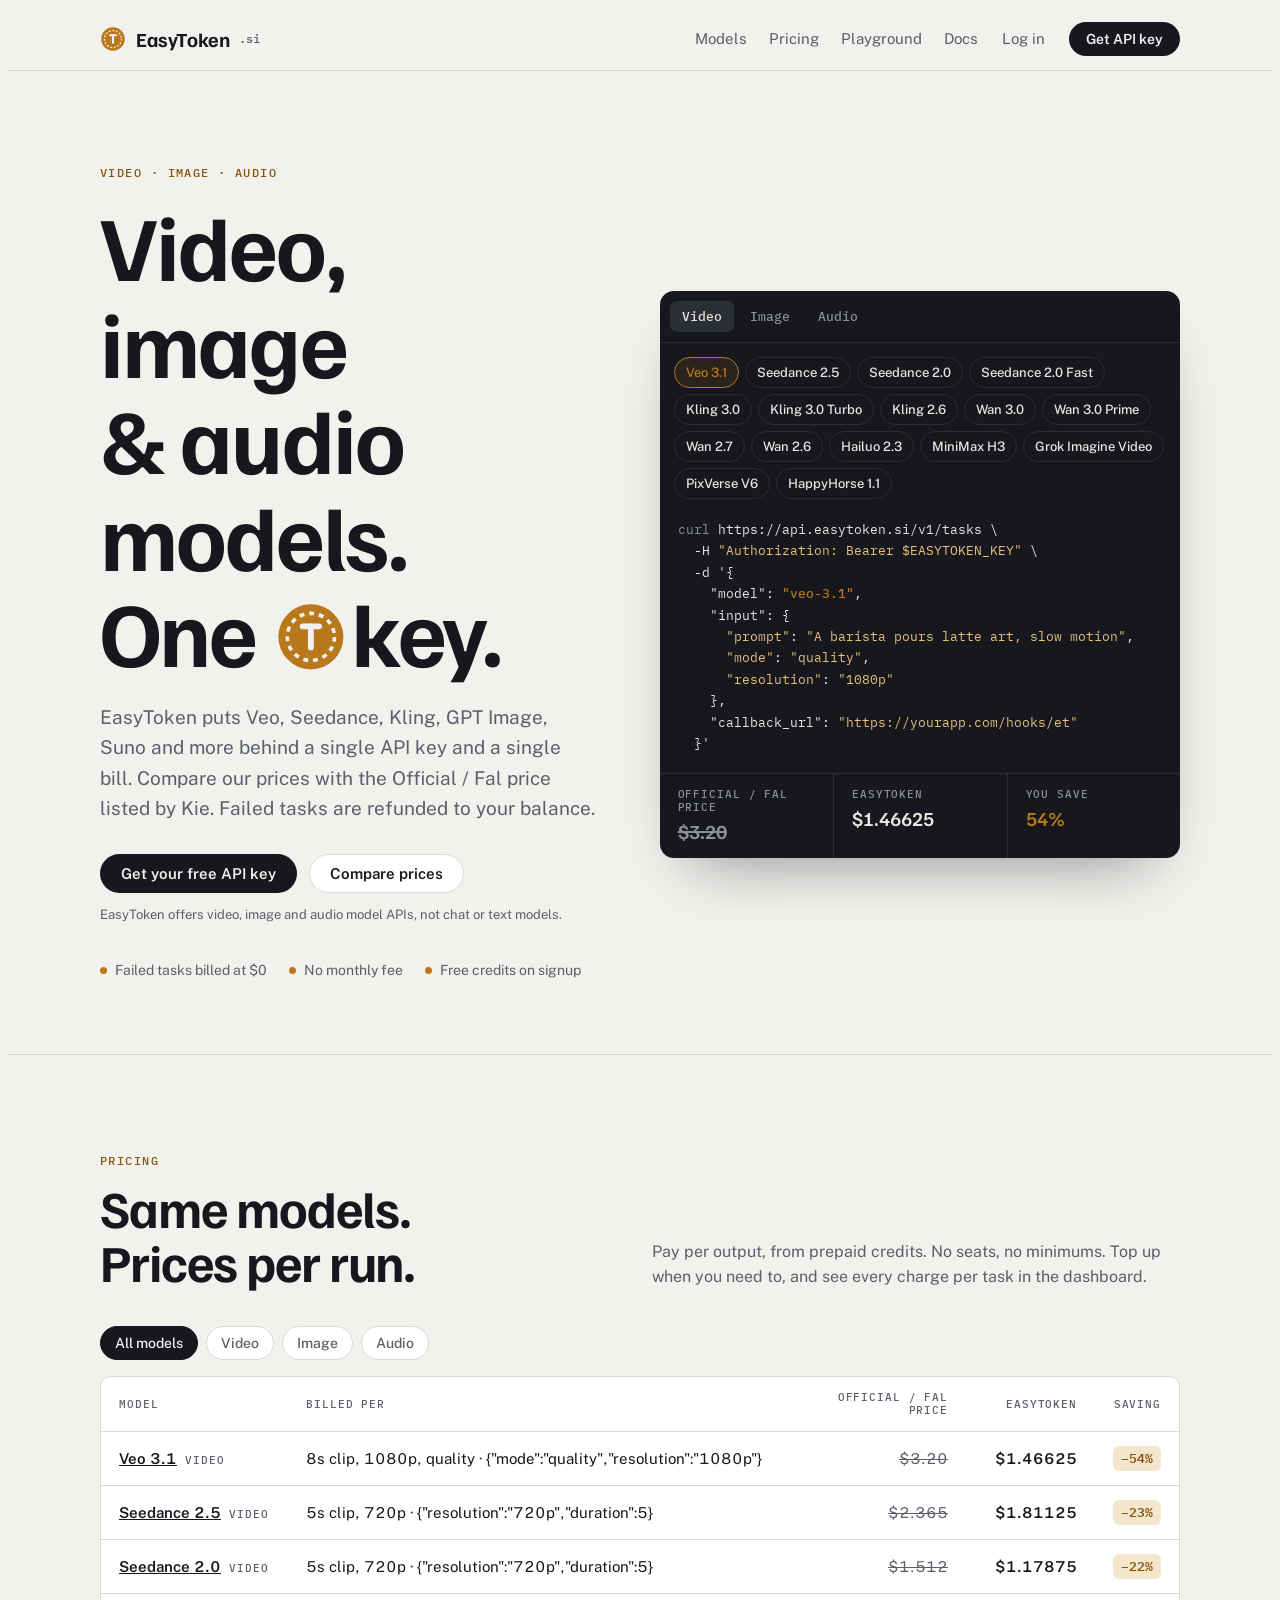
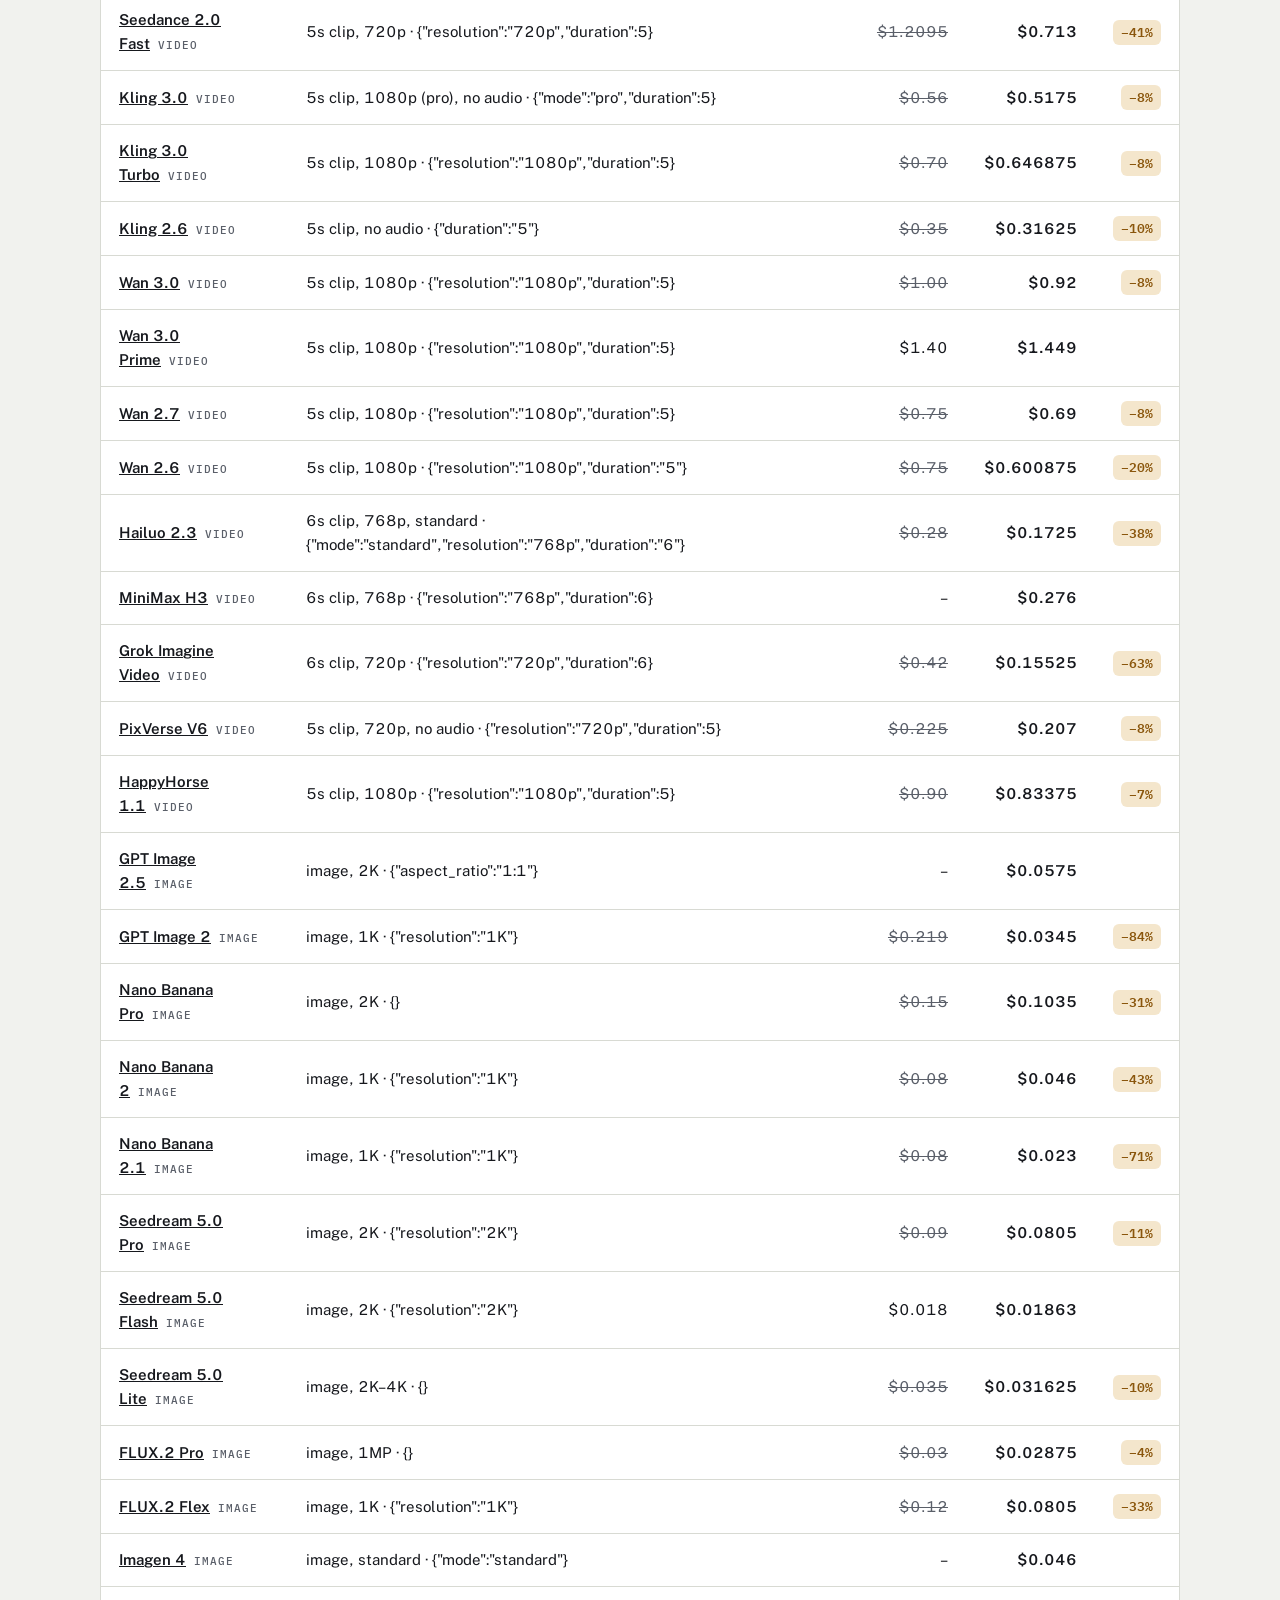
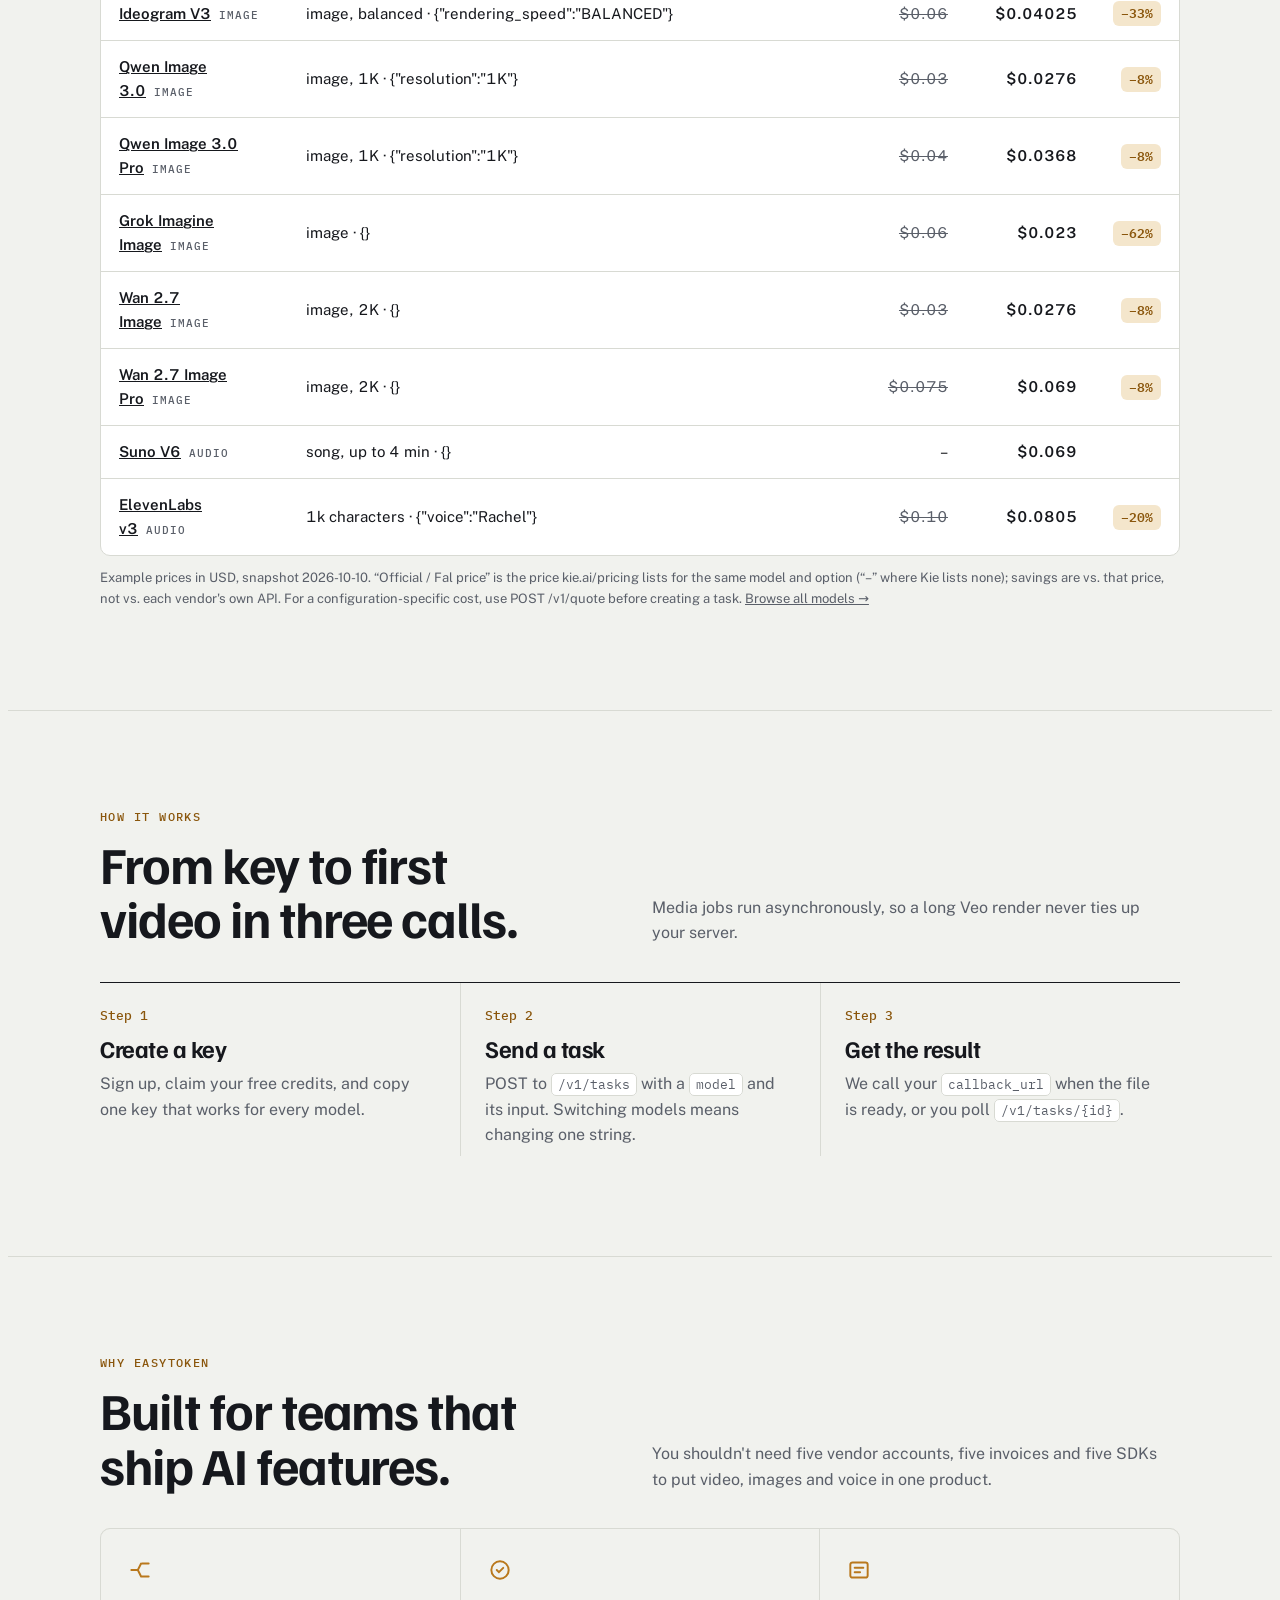
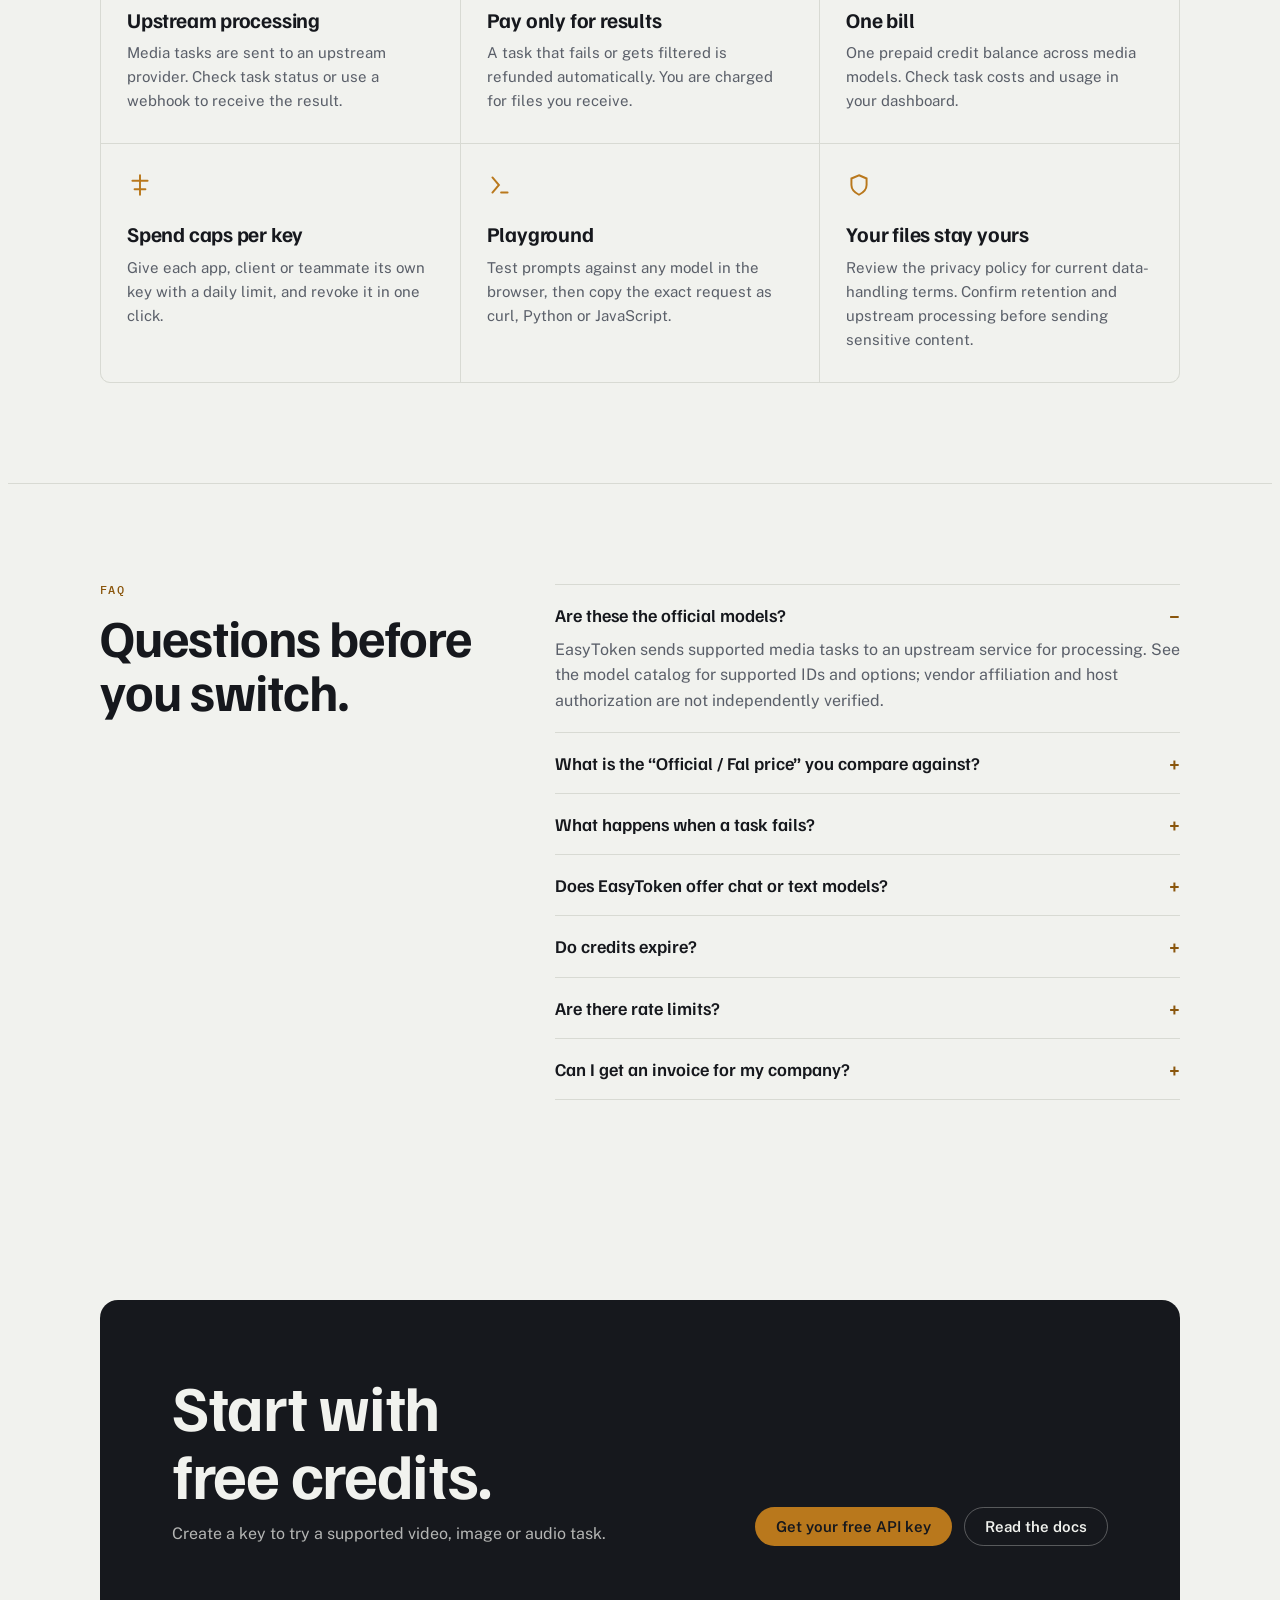
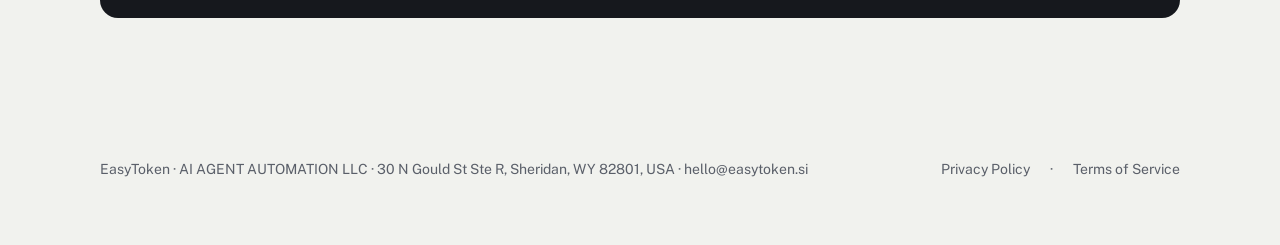
==== commit 57c84765: "feat(seo): apply owner legal and crawler decisions" ====
--- a/index.html
+++ b/index.html
@@ -6,6 +6,7 @@
 <title>Video, Image &amp; Audio Model API | EasyToken</title>
 <meta name="description" content="Use one API key for video, image and audio model tasks. Compare dated model prices and get a quote before creating a task. No chat or text models.">
 <link rel="canonical" href="https://easytoken.si/">
+<script type="application/ld+json">{"@context":"https://schema.org","@type":"Organization","name":"EasyToken","legalName":"AI AGENT AUTOMATION LLC","email":"hello@easytoken.si","url":"https://easytoken.si/"}</script>
 <meta property="og:type" content="website">
 <meta property="og:title" content="Video, Image &amp; Audio Model API | EasyToken">
 <meta property="og:description" content="Use one API key for video, image and audio model tasks. Compare dated model prices and get a quote before creating a task. No chat or text models.">
@@ -209,7 +210,7 @@
   </section>
 </main>
 
-<div id="site-footer"></div>
+<footer class="legal-footer wrap"><p>EasyToken · AI AGENT AUTOMATION LLC · 30 N Gould St Ste R, Sheridan, WY 82801, USA · <a href="mailto:hello@easytoken.si">hello@easytoken.si</a></p><nav aria-label="Legal"><a href="privacy.html">Privacy Policy</a> · <a href="terms.html">Terms of Service</a></nav></footer>
 
 <script src="assets/data.js"></script>
 <script src="assets/site.js"></script>
--- a/assets/style.css
+++ b/assets/style.css
@@ -286,3 +286,4 @@
 
 /* toast */
 .toast{position:fixed;left:50%;bottom:calc(24px + env(safe-area-inset-bottom,0px));transform:translateX(-50%);background:var(--ink);color:var(--paper);padding:12px 18px;border-radius:999px;font-size:14px;z-index:50}
+footer.legal-footer{display:flex;flex-wrap:wrap;gap:16px 32px;justify-content:space-between;align-items:center}
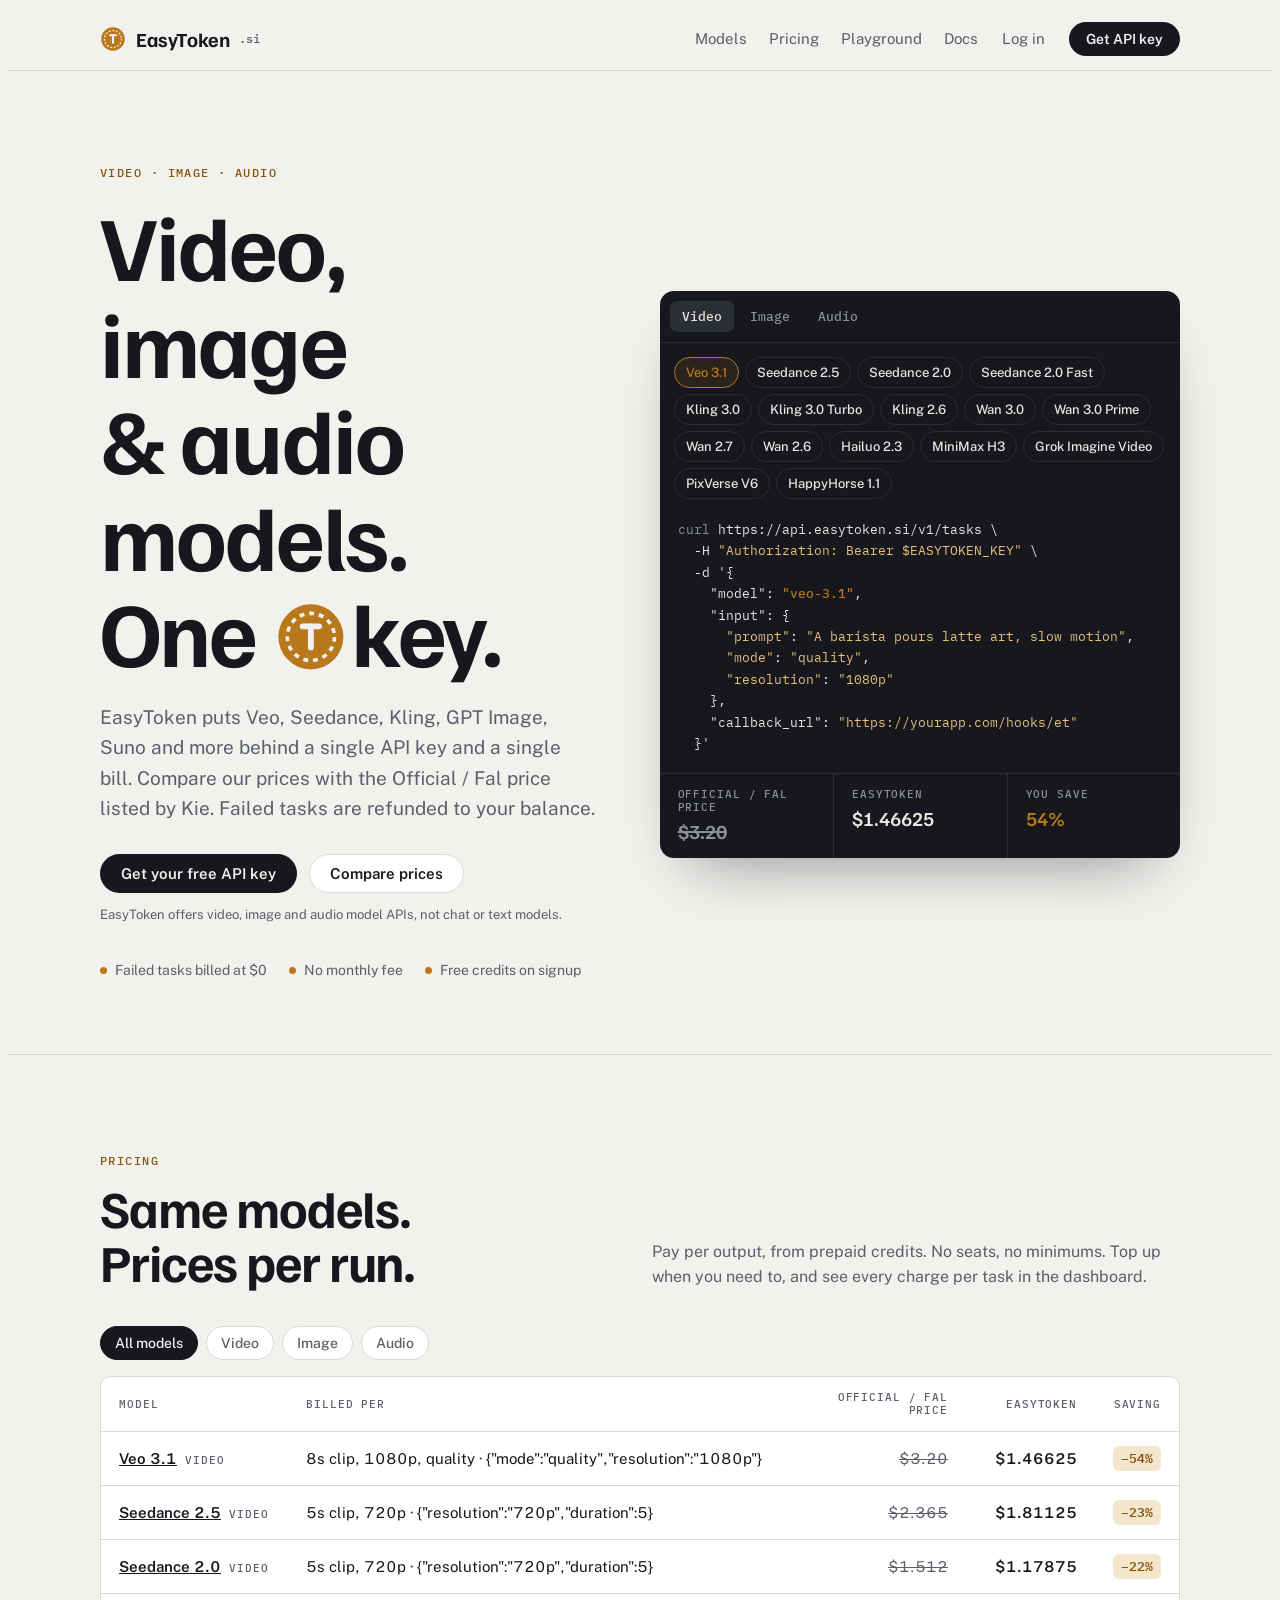
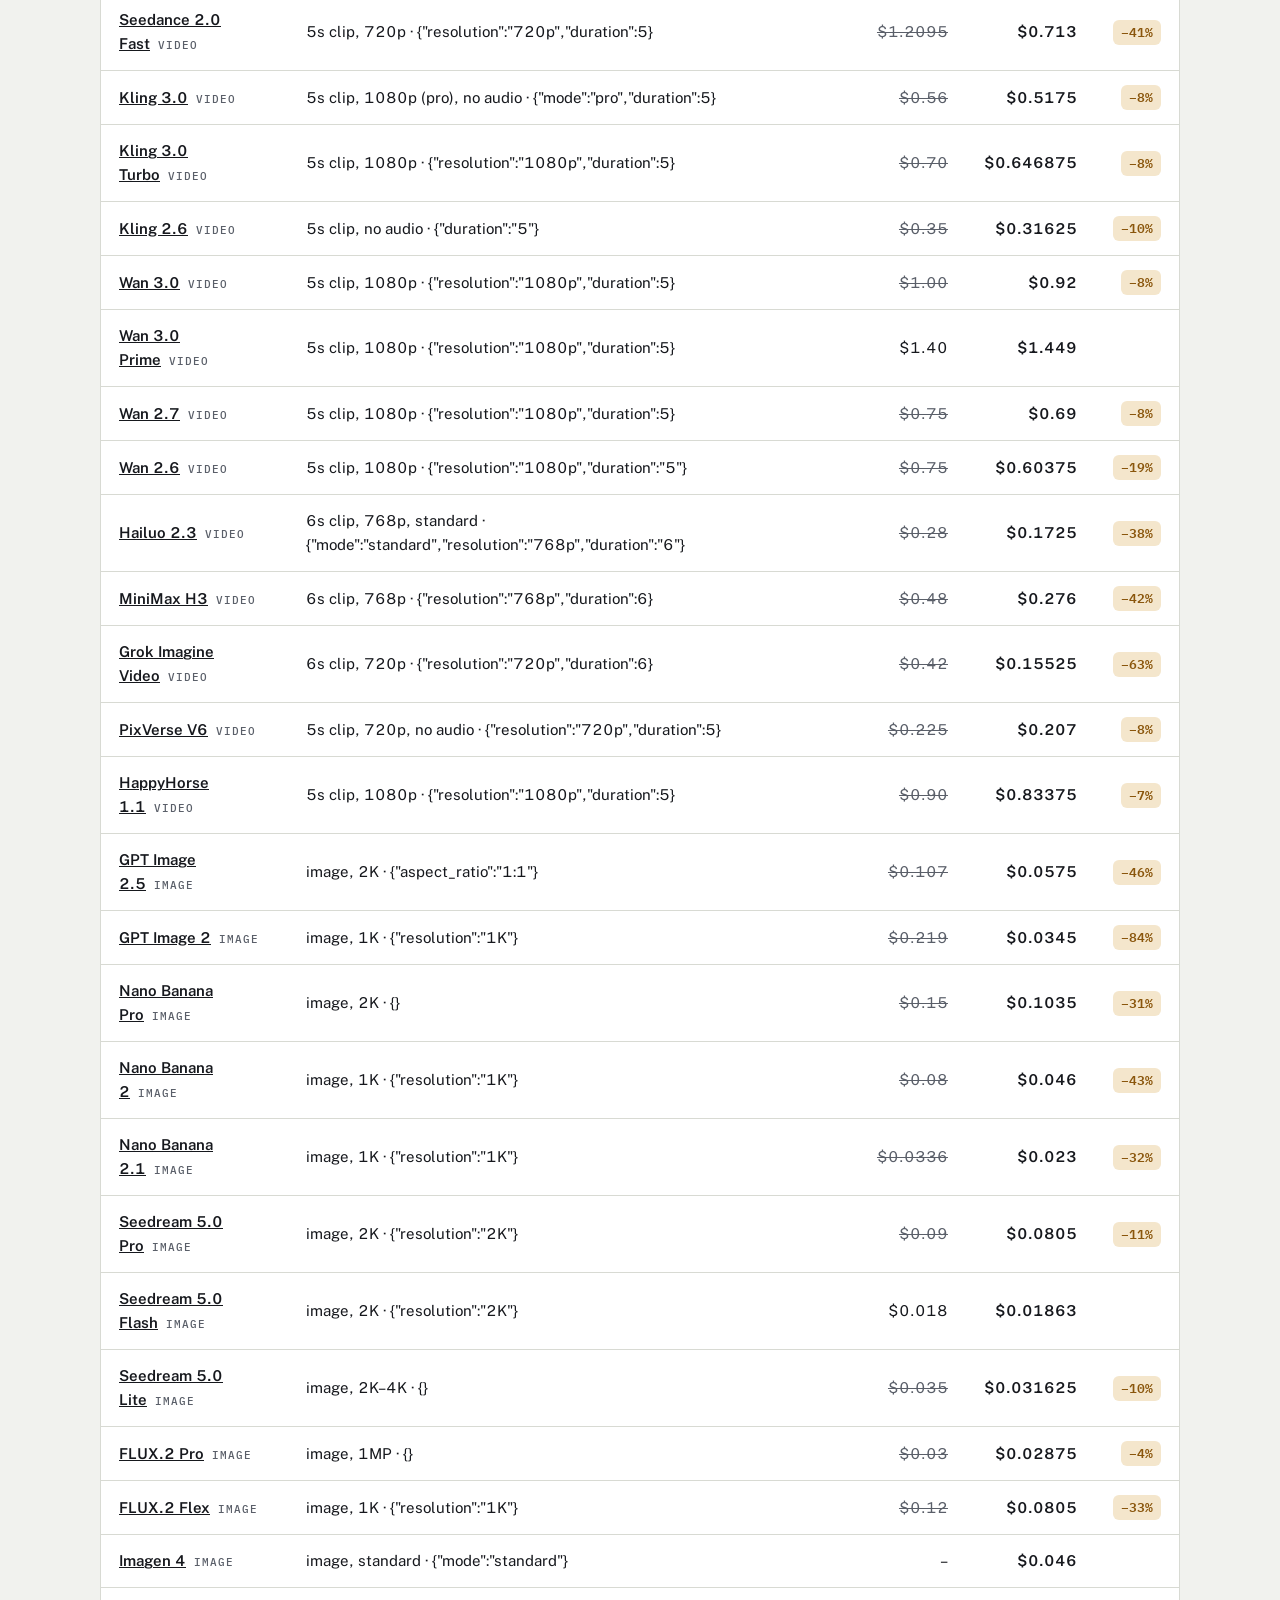
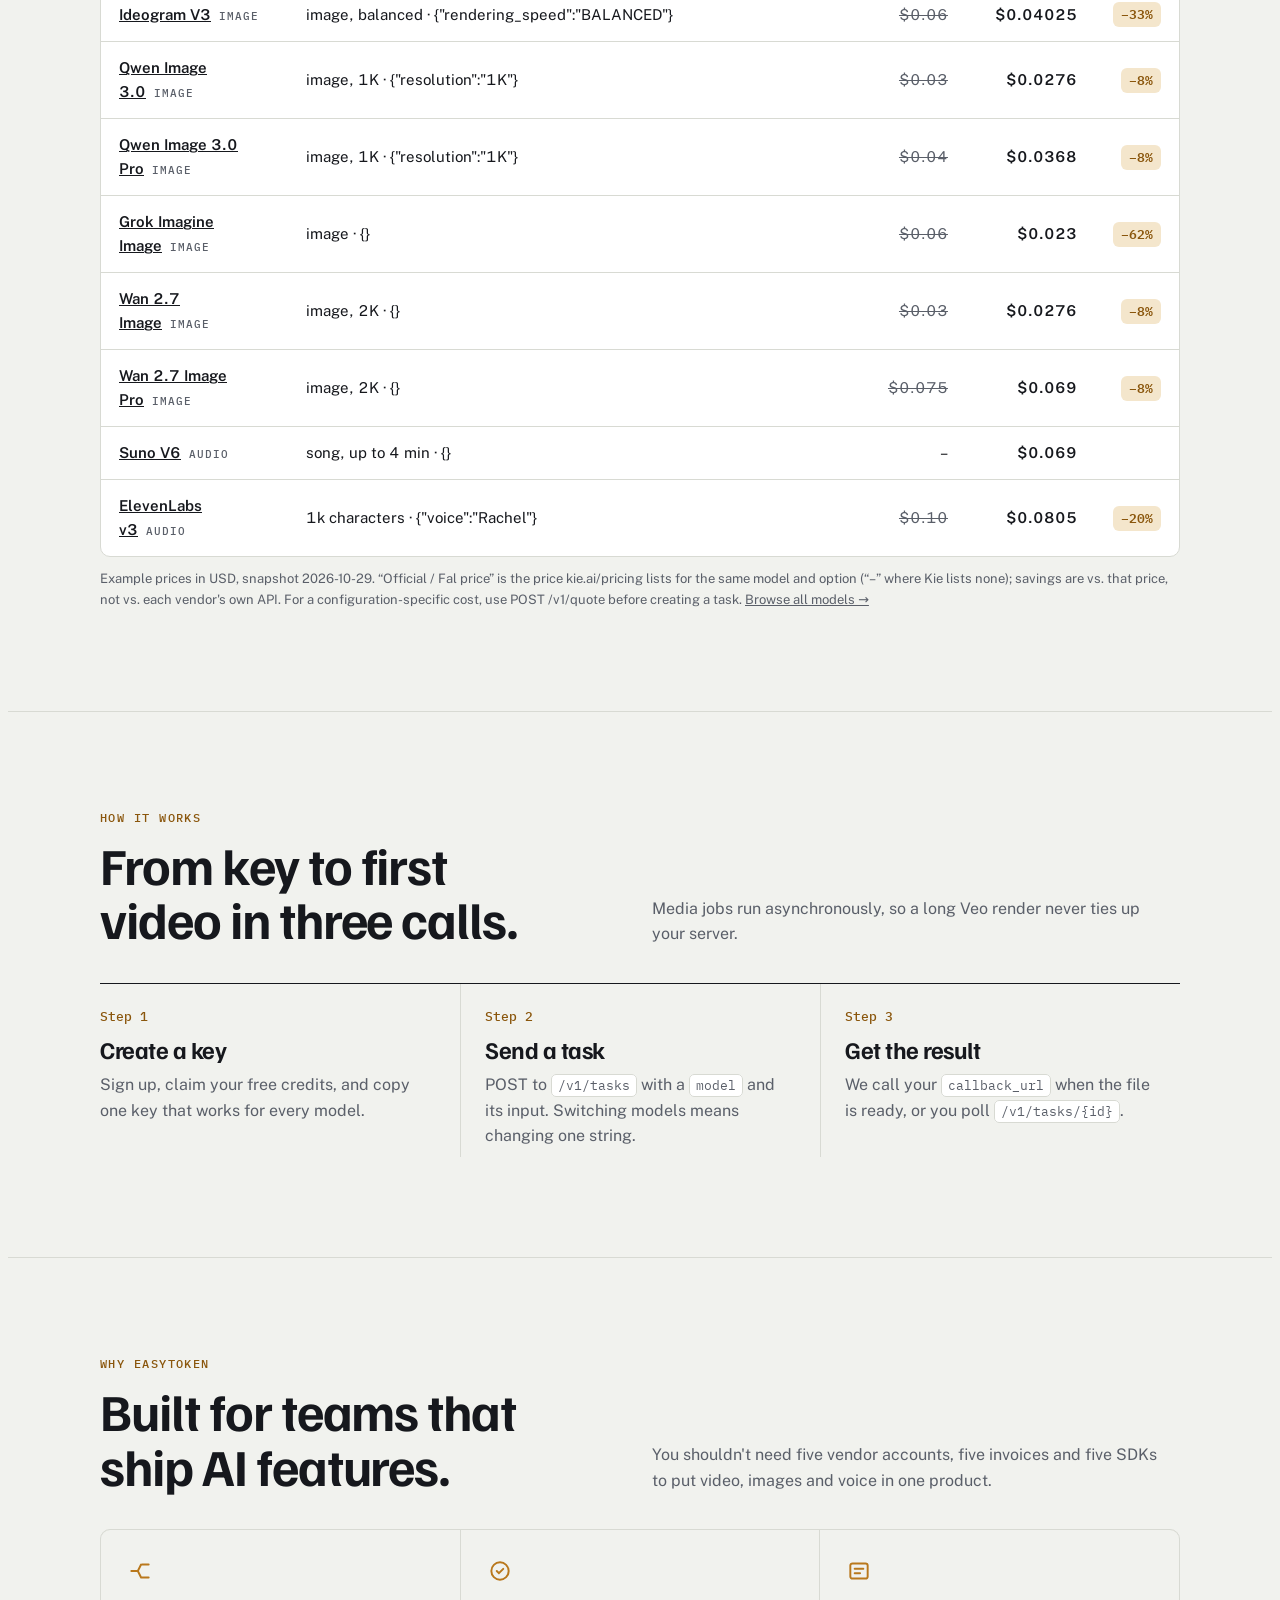
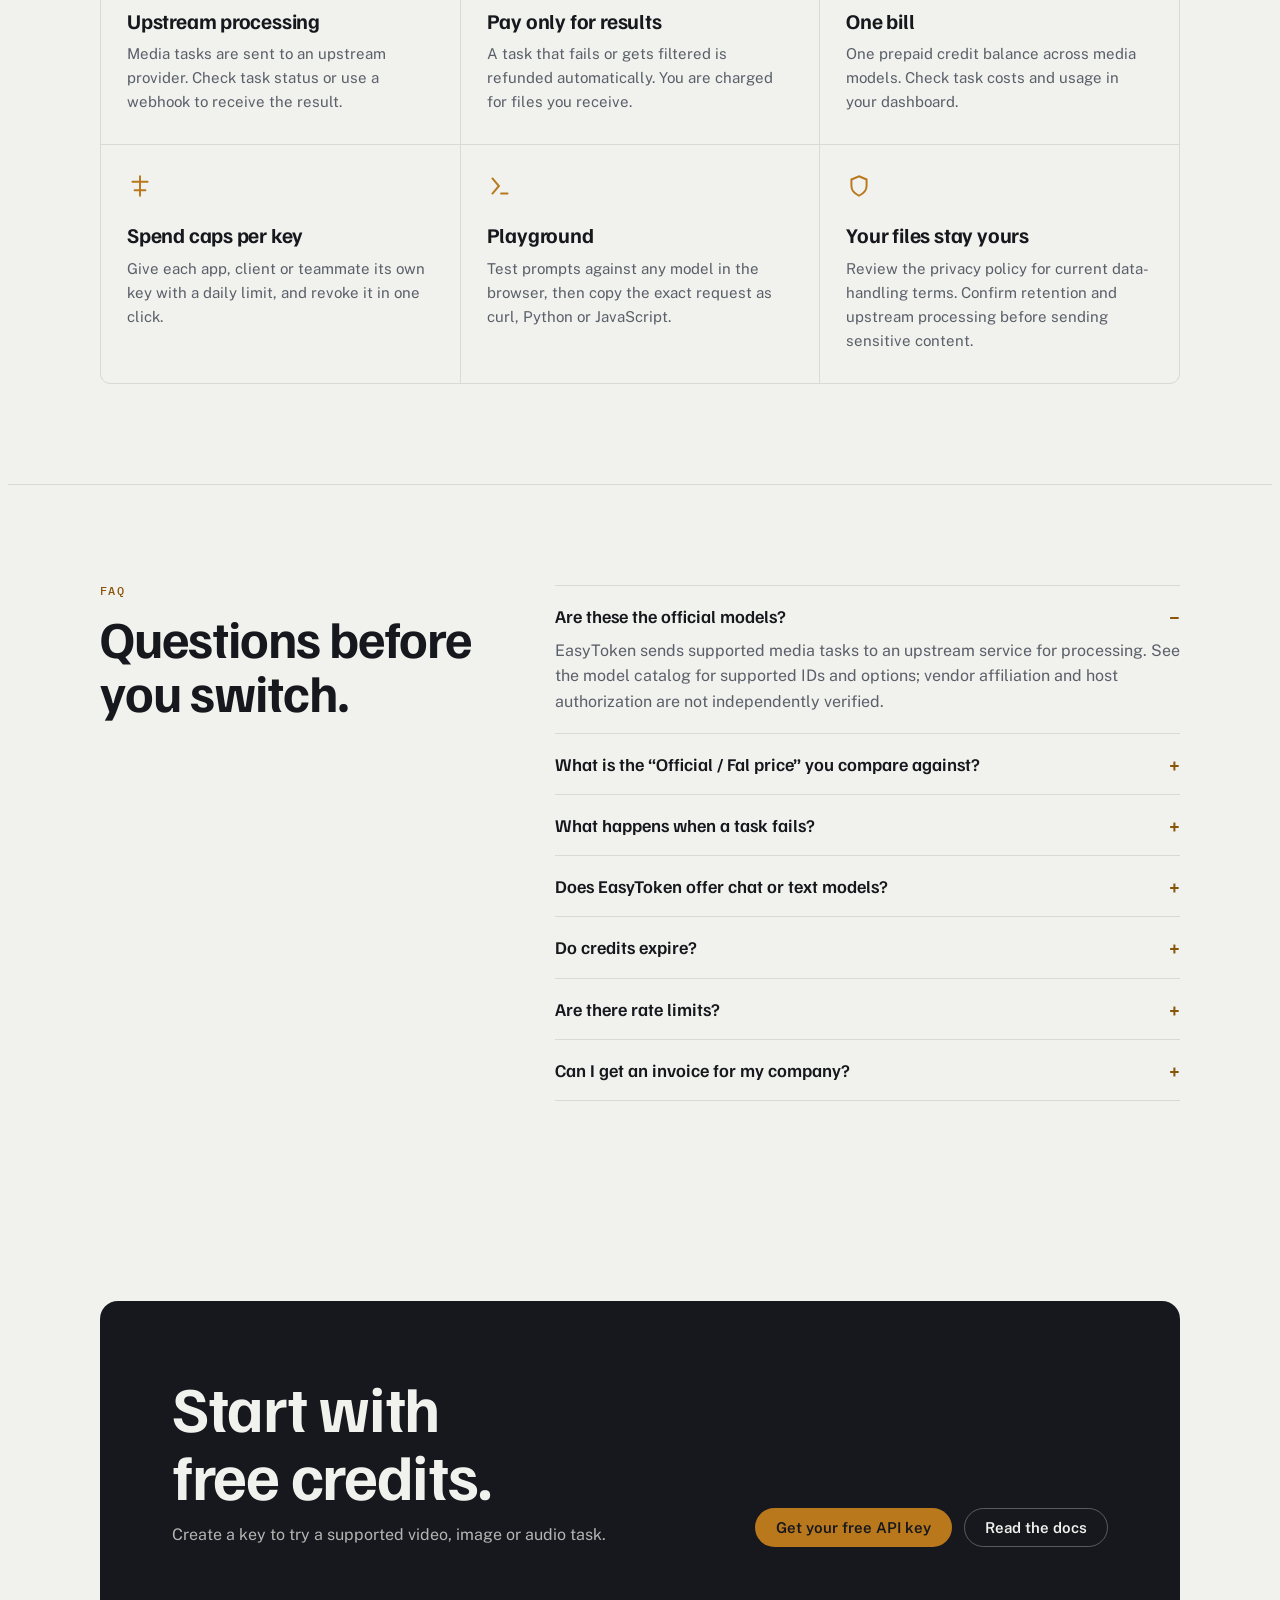
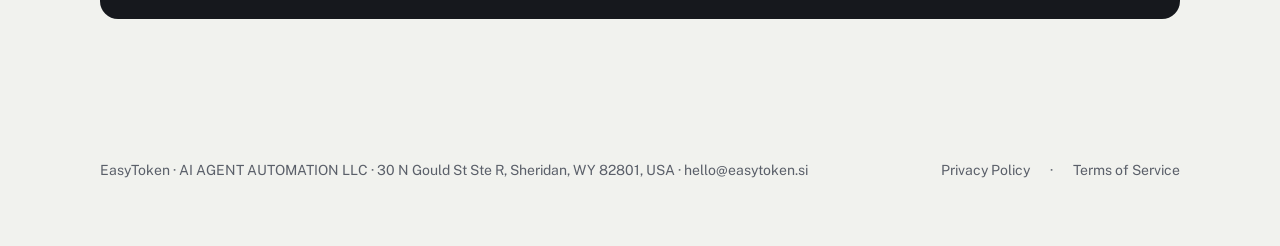
==== commit 18d56d11: "Refresh verified Kie price snapshot and add LLM discovery, isolate API host" ====
--- a/index.html
+++ b/index.html
@@ -31,7 +31,7 @@
   </symbol>
 </svg>
 
-<div id="site-header"><header class="nav"><div class="wrap"><a class="brand" href="/">EasyToken .si</a><nav aria-label="Main"><a href="models.html">Models</a><a href="index.html#pricing">Pricing</a><a href="playground.html">Playground</a><a href="docs.html">Docs</a></nav><a href="login.html">Log in</a><a class="btn btn-primary" href="signup.html">Get API key</a></div></header></div>
+<div id="site-header"><header class="nav"><div class="wrap"><a class="brand" href="/">EasyToken .si</a><nav aria-label="Main"><a href="/models">Models</a><a href="/#pricing">Pricing</a><a href="/playground">Playground</a><a href="/docs">Docs</a></nav><a href="/login">Log in</a><a class="btn btn-primary" href="/signup">Get API key</a></div></header></div>
 
 <main id="top">
   <section class="hero">
@@ -41,7 +41,7 @@
         <h1>Video, image &amp; audio models.<br>One <svg class="coin" aria-hidden="true"><use href="#coin"/></svg>key.</h1>
         <p class="lede">EasyToken puts Veo, Seedance, Kling, GPT Image, Suno and more behind a single API key and a single bill. Compare our prices with the Official / Fal price listed by Kie. Failed tasks are refunded to your balance.</p>
         <div class="cta-row">
-          <a class="btn btn-primary" href="signup.html">Get your free API key</a>
+          <a class="btn btn-primary" href="/signup">Get your free API key</a>
           <a class="btn btn-ghost" href="#pricing">Compare prices</a>
         </div>
         <p class="note">EasyToken offers video, image and audio model APIs, not chat or text models.</p>
@@ -79,45 +79,45 @@
         <table>
           <thead><tr><th>Model</th><th>Billed per</th><th class="r">Official / Fal price</th><th class="r">EasyToken</th><th class="r">Saving</th></tr></thead>
           <tbody id="rows"><!-- prerender:rows:start -->
-<tr><td><a class="model" href="models.html#veo-3.1">Veo 3.1</a><span class="cat">video</span><span class="mono">veo-3.1</span></td><td>8s clip, 1080p, quality · {&quot;mode&quot;:&quot;quality&quot;,&quot;resolution&quot;:&quot;1080p&quot;}</td><td class="r official">$3.20</td><td class="r ours">$1.46625</td><td class="r"><span class="pill">−54%</span></td></tr>
-<tr><td><a class="model" href="models.html#seedance-2.5">Seedance 2.5</a><span class="cat">video</span><span class="mono">seedance-2.5</span></td><td>5s clip, 720p · {&quot;resolution&quot;:&quot;720p&quot;,&quot;duration&quot;:5}</td><td class="r official">$2.365</td><td class="r ours">$1.81125</td><td class="r"><span class="pill">−23%</span></td></tr>
-<tr><td><a class="model" href="models.html#seedance-2">Seedance 2.0</a><span class="cat">video</span><span class="mono">seedance-2</span></td><td>5s clip, 720p · {&quot;resolution&quot;:&quot;720p&quot;,&quot;duration&quot;:5}</td><td class="r official">$1.512</td><td class="r ours">$1.17875</td><td class="r"><span class="pill">−22%</span></td></tr>
-<tr><td><a class="model" href="models.html#seedance-2-fast">Seedance 2.0 Fast</a><span class="cat">video</span><span class="mono">seedance-2-fast</span></td><td>5s clip, 720p · {&quot;resolution&quot;:&quot;720p&quot;,&quot;duration&quot;:5}</td><td class="r official">$1.2095</td><td class="r ours">$0.713</td><td class="r"><span class="pill">−41%</span></td></tr>
-<tr><td><a class="model" href="models.html#kling-3.0">Kling 3.0</a><span class="cat">video</span><span class="mono">kling-3.0</span></td><td>5s clip, 1080p (pro), no audio · {&quot;mode&quot;:&quot;pro&quot;,&quot;duration&quot;:5}</td><td class="r official">$0.56</td><td class="r ours">$0.5175</td><td class="r"><span class="pill">−8%</span></td></tr>
-<tr><td><a class="model" href="models.html#kling-3.0-turbo">Kling 3.0 Turbo</a><span class="cat">video</span><span class="mono">kling-3.0-turbo</span></td><td>5s clip, 1080p · {&quot;resolution&quot;:&quot;1080p&quot;,&quot;duration&quot;:5}</td><td class="r official">$0.70</td><td class="r ours">$0.646875</td><td class="r"><span class="pill">−8%</span></td></tr>
-<tr><td><a class="model" href="models.html#kling-2.6">Kling 2.6</a><span class="cat">video</span><span class="mono">kling-2.6</span></td><td>5s clip, no audio · {&quot;duration&quot;:&quot;5&quot;}</td><td class="r official">$0.35</td><td class="r ours">$0.31625</td><td class="r"><span class="pill">−10%</span></td></tr>
-<tr><td><a class="model" href="models.html#wan-3.0">Wan 3.0</a><span class="cat">video</span><span class="mono">wan-3.0</span></td><td>5s clip, 1080p · {&quot;resolution&quot;:&quot;1080p&quot;,&quot;duration&quot;:5}</td><td class="r official">$1.00</td><td class="r ours">$0.92</td><td class="r"><span class="pill">−8%</span></td></tr>
-<tr><td><a class="model" href="models.html#wan-3.0-prime">Wan 3.0 Prime</a><span class="cat">video</span><span class="mono">wan-3.0-prime</span></td><td>5s clip, 1080p · {&quot;resolution&quot;:&quot;1080p&quot;,&quot;duration&quot;:5}</td><td class="r">$1.40</td><td class="r ours">$1.449</td><td class="r"></td></tr>
-<tr><td><a class="model" href="models.html#wan-2.7">Wan 2.7</a><span class="cat">video</span><span class="mono">wan-2.7</span></td><td>5s clip, 1080p · {&quot;resolution&quot;:&quot;1080p&quot;,&quot;duration&quot;:5}</td><td class="r official">$0.75</td><td class="r ours">$0.69</td><td class="r"><span class="pill">−8%</span></td></tr>
-<tr><td><a class="model" href="models.html#wan-2.6">Wan 2.6</a><span class="cat">video</span><span class="mono">wan-2.6</span></td><td>5s clip, 1080p · {&quot;resolution&quot;:&quot;1080p&quot;,&quot;duration&quot;:&quot;5&quot;}</td><td class="r official">$0.75</td><td class="r ours">$0.600875</td><td class="r"><span class="pill">−20%</span></td></tr>
-<tr><td><a class="model" href="models.html#hailuo-2.3">Hailuo 2.3</a><span class="cat">video</span><span class="mono">hailuo-2.3</span></td><td>6s clip, 768p, standard · {&quot;mode&quot;:&quot;standard&quot;,&quot;resolution&quot;:&quot;768p&quot;,&quot;duration&quot;:&quot;6&quot;}</td><td class="r official">$0.28</td><td class="r ours">$0.1725</td><td class="r"><span class="pill">−38%</span></td></tr>
-<tr><td><a class="model" href="models.html#minimax-h3">MiniMax H3</a><span class="cat">video</span><span class="mono">minimax-h3</span></td><td>6s clip, 768p · {&quot;resolution&quot;:&quot;768p&quot;,&quot;duration&quot;:6}</td><td class="r">–</td><td class="r ours">$0.276</td><td class="r"></td></tr>
-<tr><td><a class="model" href="models.html#grok-imagine-video">Grok Imagine Video</a><span class="cat">video</span><span class="mono">grok-imagine-video</span></td><td>6s clip, 720p · {&quot;resolution&quot;:&quot;720p&quot;,&quot;duration&quot;:6}</td><td class="r official">$0.42</td><td class="r ours">$0.15525</td><td class="r"><span class="pill">−63%</span></td></tr>
-<tr><td><a class="model" href="models.html#pixverse-v6">PixVerse V6</a><span class="cat">video</span><span class="mono">pixverse-v6</span></td><td>5s clip, 720p, no audio · {&quot;resolution&quot;:&quot;720p&quot;,&quot;duration&quot;:5}</td><td class="r official">$0.225</td><td class="r ours">$0.207</td><td class="r"><span class="pill">−8%</span></td></tr>
-<tr><td><a class="model" href="models.html#happyhorse-1.1">HappyHorse 1.1</a><span class="cat">video</span><span class="mono">happyhorse-1.1</span></td><td>5s clip, 1080p · {&quot;resolution&quot;:&quot;1080p&quot;,&quot;duration&quot;:5}</td><td class="r official">$0.90</td><td class="r ours">$0.83375</td><td class="r"><span class="pill">−7%</span></td></tr>
-<tr><td><a class="model" href="models.html#gpt-image-2.5">GPT Image 2.5</a><span class="cat">image</span><span class="mono">gpt-image-2.5</span></td><td>image, 2K · {&quot;aspect_ratio&quot;:&quot;1:1&quot;}</td><td class="r">–</td><td class="r ours">$0.0575</td><td class="r"></td></tr>
-<tr><td><a class="model" href="models.html#gpt-image-2">GPT Image 2</a><span class="cat">image</span><span class="mono">gpt-image-2</span></td><td>image, 1K · {&quot;resolution&quot;:&quot;1K&quot;}</td><td class="r official">$0.219</td><td class="r ours">$0.0345</td><td class="r"><span class="pill">−84%</span></td></tr>
-<tr><td><a class="model" href="models.html#nano-banana-pro">Nano Banana Pro</a><span class="cat">image</span><span class="mono">nano-banana-pro</span></td><td>image, 2K · {}</td><td class="r official">$0.15</td><td class="r ours">$0.1035</td><td class="r"><span class="pill">−31%</span></td></tr>
-<tr><td><a class="model" href="models.html#nano-banana-2">Nano Banana 2</a><span class="cat">image</span><span class="mono">nano-banana-2</span></td><td>image, 1K · {&quot;resolution&quot;:&quot;1K&quot;}</td><td class="r official">$0.08</td><td class="r ours">$0.046</td><td class="r"><span class="pill">−43%</span></td></tr>
-<tr><td><a class="model" href="models.html#nano-banana-2.1">Nano Banana 2.1</a><span class="cat">image</span><span class="mono">nano-banana-2.1</span></td><td>image, 1K · {&quot;resolution&quot;:&quot;1K&quot;}</td><td class="r official">$0.08</td><td class="r ours">$0.023</td><td class="r"><span class="pill">−71%</span></td></tr>
-<tr><td><a class="model" href="models.html#seedream-5-pro">Seedream 5.0 Pro</a><span class="cat">image</span><span class="mono">seedream-5-pro</span></td><td>image, 2K · {&quot;resolution&quot;:&quot;2K&quot;}</td><td class="r official">$0.09</td><td class="r ours">$0.0805</td><td class="r"><span class="pill">−11%</span></td></tr>
-<tr><td><a class="model" href="models.html#seedream-5-flash">Seedream 5.0 Flash</a><span class="cat">image</span><span class="mono">seedream-5-flash</span></td><td>image, 2K · {&quot;resolution&quot;:&quot;2K&quot;}</td><td class="r">$0.018</td><td class="r ours">$0.01863</td><td class="r"></td></tr>
-<tr><td><a class="model" href="models.html#seedream-5-lite">Seedream 5.0 Lite</a><span class="cat">image</span><span class="mono">seedream-5-lite</span></td><td>image, 2K–4K · {}</td><td class="r official">$0.035</td><td class="r ours">$0.031625</td><td class="r"><span class="pill">−10%</span></td></tr>
-<tr><td><a class="model" href="models.html#flux-2-pro">FLUX.2 Pro</a><span class="cat">image</span><span class="mono">flux-2-pro</span></td><td>image, 1MP · {}</td><td class="r official">$0.03</td><td class="r ours">$0.02875</td><td class="r"><span class="pill">−4%</span></td></tr>
-<tr><td><a class="model" href="models.html#flux-2-flex">FLUX.2 Flex</a><span class="cat">image</span><span class="mono">flux-2-flex</span></td><td>image, 1K · {&quot;resolution&quot;:&quot;1K&quot;}</td><td class="r official">$0.12</td><td class="r ours">$0.0805</td><td class="r"><span class="pill">−33%</span></td></tr>
-<tr><td><a class="model" href="models.html#imagen-4">Imagen 4</a><span class="cat">image</span><span class="mono">imagen-4</span></td><td>image, standard · {&quot;mode&quot;:&quot;standard&quot;}</td><td class="r">–</td><td class="r ours">$0.046</td><td class="r"></td></tr>
-<tr><td><a class="model" href="models.html#ideogram-v3">Ideogram V3</a><span class="cat">image</span><span class="mono">ideogram-v3</span></td><td>image, balanced · {&quot;rendering_speed&quot;:&quot;BALANCED&quot;}</td><td class="r official">$0.06</td><td class="r ours">$0.04025</td><td class="r"><span class="pill">−33%</span></td></tr>
-<tr><td><a class="model" href="models.html#qwen-image-3">Qwen Image 3.0</a><span class="cat">image</span><span class="mono">qwen-image-3</span></td><td>image, 1K · {&quot;resolution&quot;:&quot;1K&quot;}</td><td class="r official">$0.03</td><td class="r ours">$0.0276</td><td class="r"><span class="pill">−8%</span></td></tr>
-<tr><td><a class="model" href="models.html#qwen-image-3-pro">Qwen Image 3.0 Pro</a><span class="cat">image</span><span class="mono">qwen-image-3-pro</span></td><td>image, 1K · {&quot;resolution&quot;:&quot;1K&quot;}</td><td class="r official">$0.04</td><td class="r ours">$0.0368</td><td class="r"><span class="pill">−8%</span></td></tr>
-<tr><td><a class="model" href="models.html#grok-imagine-image">Grok Imagine Image</a><span class="cat">image</span><span class="mono">grok-imagine-image</span></td><td>image · {}</td><td class="r official">$0.06</td><td class="r ours">$0.023</td><td class="r"><span class="pill">−62%</span></td></tr>
-<tr><td><a class="model" href="models.html#wan-2.7-image">Wan 2.7 Image</a><span class="cat">image</span><span class="mono">wan-2.7-image</span></td><td>image, 2K · {}</td><td class="r official">$0.03</td><td class="r ours">$0.0276</td><td class="r"><span class="pill">−8%</span></td></tr>
-<tr><td><a class="model" href="models.html#wan-2.7-image-pro">Wan 2.7 Image Pro</a><span class="cat">image</span><span class="mono">wan-2.7-image-pro</span></td><td>image, 2K · {}</td><td class="r official">$0.075</td><td class="r ours">$0.069</td><td class="r"><span class="pill">−8%</span></td></tr>
-<tr><td><a class="model" href="models.html#suno-v6">Suno V6</a><span class="cat">audio</span><span class="mono">suno-v6</span></td><td>song, up to 4 min · {}</td><td class="r">–</td><td class="r ours">$0.069</td><td class="r"></td></tr>
-<tr><td><a class="model" href="models.html#elevenlabs-v3">ElevenLabs v3</a><span class="cat">audio</span><span class="mono">elevenlabs-v3</span></td><td>1k characters · {&quot;voice&quot;:&quot;Rachel&quot;}</td><td class="r official">$0.10</td><td class="r ours">$0.0805</td><td class="r"><span class="pill">−20%</span></td></tr>
+<tr><td><a class="model" href="/models#veo-3.1">Veo 3.1</a><span class="cat">video</span><span class="mono">veo-3.1</span></td><td>8s clip, 1080p, quality · {&quot;mode&quot;:&quot;quality&quot;,&quot;resolution&quot;:&quot;1080p&quot;}</td><td class="r official">$3.20</td><td class="r ours">$1.46625</td><td class="r"><span class="pill">−54%</span></td></tr>
+<tr><td><a class="model" href="/models#seedance-2.5">Seedance 2.5</a><span class="cat">video</span><span class="mono">seedance-2.5</span></td><td>5s clip, 720p · {&quot;resolution&quot;:&quot;720p&quot;,&quot;duration&quot;:5}</td><td class="r official">$2.365</td><td class="r ours">$1.81125</td><td class="r"><span class="pill">−23%</span></td></tr>
+<tr><td><a class="model" href="/models#seedance-2">Seedance 2.0</a><span class="cat">video</span><span class="mono">seedance-2</span></td><td>5s clip, 720p · {&quot;resolution&quot;:&quot;720p&quot;,&quot;duration&quot;:5}</td><td class="r official">$1.512</td><td class="r ours">$1.17875</td><td class="r"><span class="pill">−22%</span></td></tr>
+<tr><td><a class="model" href="/models#seedance-2-fast">Seedance 2.0 Fast</a><span class="cat">video</span><span class="mono">seedance-2-fast</span></td><td>5s clip, 720p · {&quot;resolution&quot;:&quot;720p&quot;,&quot;duration&quot;:5}</td><td class="r official">$1.2095</td><td class="r ours">$0.713</td><td class="r"><span class="pill">−41%</span></td></tr>
+<tr><td><a class="model" href="/models#kling-3.0">Kling 3.0</a><span class="cat">video</span><span class="mono">kling-3.0</span></td><td>5s clip, 1080p (pro), no audio · {&quot;mode&quot;:&quot;pro&quot;,&quot;duration&quot;:5}</td><td class="r official">$0.56</td><td class="r ours">$0.5175</td><td class="r"><span class="pill">−8%</span></td></tr>
+<tr><td><a class="model" href="/models#kling-3.0-turbo">Kling 3.0 Turbo</a><span class="cat">video</span><span class="mono">kling-3.0-turbo</span></td><td>5s clip, 1080p · {&quot;resolution&quot;:&quot;1080p&quot;,&quot;duration&quot;:5}</td><td class="r official">$0.70</td><td class="r ours">$0.646875</td><td class="r"><span class="pill">−8%</span></td></tr>
+<tr><td><a class="model" href="/models#kling-2.6">Kling 2.6</a><span class="cat">video</span><span class="mono">kling-2.6</span></td><td>5s clip, no audio · {&quot;duration&quot;:&quot;5&quot;}</td><td class="r official">$0.35</td><td class="r ours">$0.31625</td><td class="r"><span class="pill">−10%</span></td></tr>
+<tr><td><a class="model" href="/models#wan-3.0">Wan 3.0</a><span class="cat">video</span><span class="mono">wan-3.0</span></td><td>5s clip, 1080p · {&quot;resolution&quot;:&quot;1080p&quot;,&quot;duration&quot;:5}</td><td class="r official">$1.00</td><td class="r ours">$0.92</td><td class="r"><span class="pill">−8%</span></td></tr>
+<tr><td><a class="model" href="/models#wan-3.0-prime">Wan 3.0 Prime</a><span class="cat">video</span><span class="mono">wan-3.0-prime</span></td><td>5s clip, 1080p · {&quot;resolution&quot;:&quot;1080p&quot;,&quot;duration&quot;:5}</td><td class="r">$1.40</td><td class="r ours">$1.449</td><td class="r"></td></tr>
+<tr><td><a class="model" href="/models#wan-2.7">Wan 2.7</a><span class="cat">video</span><span class="mono">wan-2.7</span></td><td>5s clip, 1080p · {&quot;resolution&quot;:&quot;1080p&quot;,&quot;duration&quot;:5}</td><td class="r official">$0.75</td><td class="r ours">$0.69</td><td class="r"><span class="pill">−8%</span></td></tr>
+<tr><td><a class="model" href="/models#wan-2.6">Wan 2.6</a><span class="cat">video</span><span class="mono">wan-2.6</span></td><td>5s clip, 1080p · {&quot;resolution&quot;:&quot;1080p&quot;,&quot;duration&quot;:&quot;5&quot;}</td><td class="r official">$0.75</td><td class="r ours">$0.60375</td><td class="r"><span class="pill">−19%</span></td></tr>
+<tr><td><a class="model" href="/models#hailuo-2.3">Hailuo 2.3</a><span class="cat">video</span><span class="mono">hailuo-2.3</span></td><td>6s clip, 768p, standard · {&quot;mode&quot;:&quot;standard&quot;,&quot;resolution&quot;:&quot;768p&quot;,&quot;duration&quot;:&quot;6&quot;}</td><td class="r official">$0.28</td><td class="r ours">$0.1725</td><td class="r"><span class="pill">−38%</span></td></tr>
+<tr><td><a class="model" href="/models#minimax-h3">MiniMax H3</a><span class="cat">video</span><span class="mono">minimax-h3</span></td><td>6s clip, 768p · {&quot;resolution&quot;:&quot;768p&quot;,&quot;duration&quot;:6}</td><td class="r official">$0.48</td><td class="r ours">$0.276</td><td class="r"><span class="pill">−42%</span></td></tr>
+<tr><td><a class="model" href="/models#grok-imagine-video">Grok Imagine Video</a><span class="cat">video</span><span class="mono">grok-imagine-video</span></td><td>6s clip, 720p · {&quot;resolution&quot;:&quot;720p&quot;,&quot;duration&quot;:6}</td><td class="r official">$0.42</td><td class="r ours">$0.15525</td><td class="r"><span class="pill">−63%</span></td></tr>
+<tr><td><a class="model" href="/models#pixverse-v6">PixVerse V6</a><span class="cat">video</span><span class="mono">pixverse-v6</span></td><td>5s clip, 720p, no audio · {&quot;resolution&quot;:&quot;720p&quot;,&quot;duration&quot;:5}</td><td class="r official">$0.225</td><td class="r ours">$0.207</td><td class="r"><span class="pill">−8%</span></td></tr>
+<tr><td><a class="model" href="/models#happyhorse-1.1">HappyHorse 1.1</a><span class="cat">video</span><span class="mono">happyhorse-1.1</span></td><td>5s clip, 1080p · {&quot;resolution&quot;:&quot;1080p&quot;,&quot;duration&quot;:5}</td><td class="r official">$0.90</td><td class="r ours">$0.83375</td><td class="r"><span class="pill">−7%</span></td></tr>
+<tr><td><a class="model" href="/models#gpt-image-2.5">GPT Image 2.5</a><span class="cat">image</span><span class="mono">gpt-image-2.5</span></td><td>image, 2K · {&quot;aspect_ratio&quot;:&quot;1:1&quot;}</td><td class="r official">$0.107</td><td class="r ours">$0.0575</td><td class="r"><span class="pill">−46%</span></td></tr>
+<tr><td><a class="model" href="/models#gpt-image-2">GPT Image 2</a><span class="cat">image</span><span class="mono">gpt-image-2</span></td><td>image, 1K · {&quot;resolution&quot;:&quot;1K&quot;}</td><td class="r official">$0.219</td><td class="r ours">$0.0345</td><td class="r"><span class="pill">−84%</span></td></tr>
+<tr><td><a class="model" href="/models#nano-banana-pro">Nano Banana Pro</a><span class="cat">image</span><span class="mono">nano-banana-pro</span></td><td>image, 2K · {}</td><td class="r official">$0.15</td><td class="r ours">$0.1035</td><td class="r"><span class="pill">−31%</span></td></tr>
+<tr><td><a class="model" href="/models#nano-banana-2">Nano Banana 2</a><span class="cat">image</span><span class="mono">nano-banana-2</span></td><td>image, 1K · {&quot;resolution&quot;:&quot;1K&quot;}</td><td class="r official">$0.08</td><td class="r ours">$0.046</td><td class="r"><span class="pill">−43%</span></td></tr>
+<tr><td><a class="model" href="/models#nano-banana-2.1">Nano Banana 2.1</a><span class="cat">image</span><span class="mono">nano-banana-2.1</span></td><td>image, 1K · {&quot;resolution&quot;:&quot;1K&quot;}</td><td class="r official">$0.0336</td><td class="r ours">$0.023</td><td class="r"><span class="pill">−32%</span></td></tr>
+<tr><td><a class="model" href="/models#seedream-5-pro">Seedream 5.0 Pro</a><span class="cat">image</span><span class="mono">seedream-5-pro</span></td><td>image, 2K · {&quot;resolution&quot;:&quot;2K&quot;}</td><td class="r official">$0.09</td><td class="r ours">$0.0805</td><td class="r"><span class="pill">−11%</span></td></tr>
+<tr><td><a class="model" href="/models#seedream-5-flash">Seedream 5.0 Flash</a><span class="cat">image</span><span class="mono">seedream-5-flash</span></td><td>image, 2K · {&quot;resolution&quot;:&quot;2K&quot;}</td><td class="r">$0.018</td><td class="r ours">$0.01863</td><td class="r"></td></tr>
+<tr><td><a class="model" href="/models#seedream-5-lite">Seedream 5.0 Lite</a><span class="cat">image</span><span class="mono">seedream-5-lite</span></td><td>image, 2K–4K · {}</td><td class="r official">$0.035</td><td class="r ours">$0.031625</td><td class="r"><span class="pill">−10%</span></td></tr>
+<tr><td><a class="model" href="/models#flux-2-pro">FLUX.2 Pro</a><span class="cat">image</span><span class="mono">flux-2-pro</span></td><td>image, 1MP · {}</td><td class="r official">$0.03</td><td class="r ours">$0.02875</td><td class="r"><span class="pill">−4%</span></td></tr>
+<tr><td><a class="model" href="/models#flux-2-flex">FLUX.2 Flex</a><span class="cat">image</span><span class="mono">flux-2-flex</span></td><td>image, 1K · {&quot;resolution&quot;:&quot;1K&quot;}</td><td class="r official">$0.12</td><td class="r ours">$0.0805</td><td class="r"><span class="pill">−33%</span></td></tr>
+<tr><td><a class="model" href="/models#imagen-4">Imagen 4</a><span class="cat">image</span><span class="mono">imagen-4</span></td><td>image, standard · {&quot;mode&quot;:&quot;standard&quot;}</td><td class="r">–</td><td class="r ours">$0.046</td><td class="r"></td></tr>
+<tr><td><a class="model" href="/models#ideogram-v3">Ideogram V3</a><span class="cat">image</span><span class="mono">ideogram-v3</span></td><td>image, balanced · {&quot;rendering_speed&quot;:&quot;BALANCED&quot;}</td><td class="r official">$0.06</td><td class="r ours">$0.04025</td><td class="r"><span class="pill">−33%</span></td></tr>
+<tr><td><a class="model" href="/models#qwen-image-3">Qwen Image 3.0</a><span class="cat">image</span><span class="mono">qwen-image-3</span></td><td>image, 1K · {&quot;resolution&quot;:&quot;1K&quot;}</td><td class="r official">$0.03</td><td class="r ours">$0.0276</td><td class="r"><span class="pill">−8%</span></td></tr>
+<tr><td><a class="model" href="/models#qwen-image-3-pro">Qwen Image 3.0 Pro</a><span class="cat">image</span><span class="mono">qwen-image-3-pro</span></td><td>image, 1K · {&quot;resolution&quot;:&quot;1K&quot;}</td><td class="r official">$0.04</td><td class="r ours">$0.0368</td><td class="r"><span class="pill">−8%</span></td></tr>
+<tr><td><a class="model" href="/models#grok-imagine-image">Grok Imagine Image</a><span class="cat">image</span><span class="mono">grok-imagine-image</span></td><td>image · {}</td><td class="r official">$0.06</td><td class="r ours">$0.023</td><td class="r"><span class="pill">−62%</span></td></tr>
+<tr><td><a class="model" href="/models#wan-2.7-image">Wan 2.7 Image</a><span class="cat">image</span><span class="mono">wan-2.7-image</span></td><td>image, 2K · {}</td><td class="r official">$0.03</td><td class="r ours">$0.0276</td><td class="r"><span class="pill">−8%</span></td></tr>
+<tr><td><a class="model" href="/models#wan-2.7-image-pro">Wan 2.7 Image Pro</a><span class="cat">image</span><span class="mono">wan-2.7-image-pro</span></td><td>image, 2K · {}</td><td class="r official">$0.075</td><td class="r ours">$0.069</td><td class="r"><span class="pill">−8%</span></td></tr>
+<tr><td><a class="model" href="/models#suno-v6">Suno V6</a><span class="cat">audio</span><span class="mono">suno-v6</span></td><td>song, up to 4 min · {}</td><td class="r">–</td><td class="r ours">$0.069</td><td class="r"></td></tr>
+<tr><td><a class="model" href="/models#elevenlabs-v3">ElevenLabs v3</a><span class="cat">audio</span><span class="mono">elevenlabs-v3</span></td><td>1k characters · {&quot;voice&quot;:&quot;Rachel&quot;}</td><td class="r official">$0.10</td><td class="r ours">$0.0805</td><td class="r"><span class="pill">−20%</span></td></tr>
 <!-- prerender:rows:end --></tbody>
         </table>
       </div>
-      <p class="note">Example prices in USD, snapshot 2026-10-10. “Official / Fal price” is the price kie.ai/pricing lists for the same model and option (“–” where Kie lists none); savings are vs. that price, not vs. each vendor's own API. For a configuration-specific cost, use POST /v1/quote before creating a task. <a href="models.html">Browse all models →</a></p>
+      <p class="note">Example prices in USD, snapshot 2026-10-29. “Official / Fal price” is the price kie.ai/pricing lists for the same model and option (“–” where Kie lists none); savings are vs. that price, not vs. each vendor's own API. For a configuration-specific cost, use POST /v1/quote before creating a task. <a href="/models">Browse all models →</a></p>
     </div>
   </section>
 
@@ -202,15 +202,15 @@
           <p>Create a key to try a supported video, image or audio task.</p>
         </div>
         <div class="cta-row">
-          <a class="btn btn-primary" href="signup.html">Get your free API key</a>
-          <a class="btn btn-ghost" href="docs.html">Read the docs</a>
+          <a class="btn btn-primary" href="/signup">Get your free API key</a>
+          <a class="btn btn-ghost" href="/docs">Read the docs</a>
         </div>
       </div>
     </div>
   </section>
 </main>
 
-<footer class="legal-footer wrap"><p>EasyToken · AI AGENT AUTOMATION LLC · 30 N Gould St Ste R, Sheridan, WY 82801, USA · <a href="mailto:hello@easytoken.si">hello@easytoken.si</a></p><nav aria-label="Legal"><a href="privacy.html">Privacy Policy</a> · <a href="terms.html">Terms of Service</a></nav></footer>
+<footer class="legal-footer wrap"><p>EasyToken · AI AGENT AUTOMATION LLC · 30 N Gould St Ste R, Sheridan, WY 82801, USA · <a href="mailto:hello@easytoken.si">hello@easytoken.si</a></p><nav aria-label="Legal"><a href="/privacy">Privacy Policy</a> · <a href="/terms">Terms of Service</a></nav></footer>
 
 <script src="assets/data.js"></script>
 <script src="assets/site.js"></script>
@@ -230,7 +230,7 @@
 function renderTable(){
   $("#filters").innerHTML = [["all","All models"], ...CATS].map(([k,l]) => `<button class="filter" aria-pressed="${k===filter}" data-f="${k}">${l}</button>`).join("");
   $("#rows").innerHTML = MODELS.filter(m => filter === "all" || m.cat === filter).map(m => `<tr>
-    <td><a class="model" href="models.html#${m.id}">${esc(m.name)}</a><span class="cat">${m.cat}</span></td>
+    <td><a class="model" href="/models#${m.id}">${esc(m.name)}</a><span class="cat">${m.cat}</span></td>
     <td>${esc(m.unit)} · ${esc(JSON.stringify(Object.fromEntries(Object.entries(m.input).filter(([k]) => !["prompt", "text", "image_urls"].includes(k)))))}</td><td class="r${save(m) ? " official" : ""}">${offUsd(m)}</td><td class="r ours">${usd(m.ours)}</td>
     <td class="r">${savePill(m)}</td></tr>`).join("");
 }
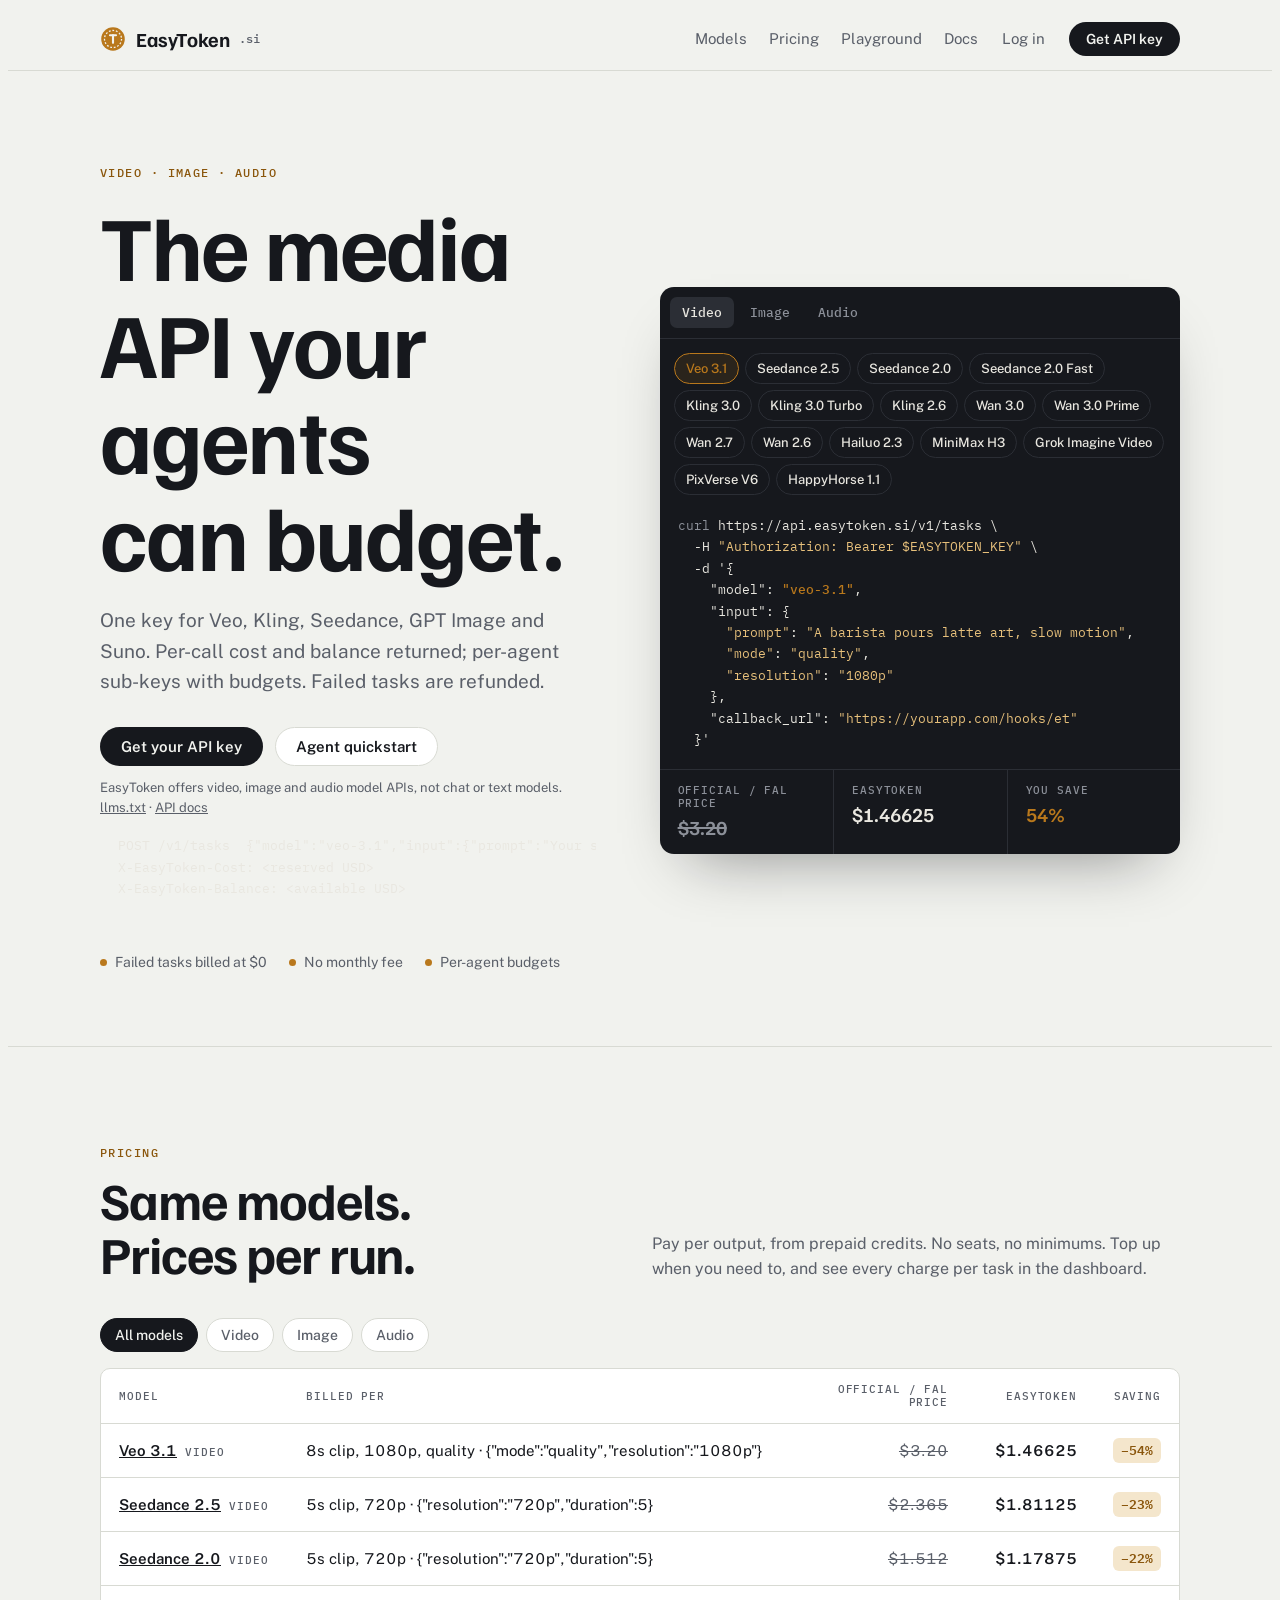
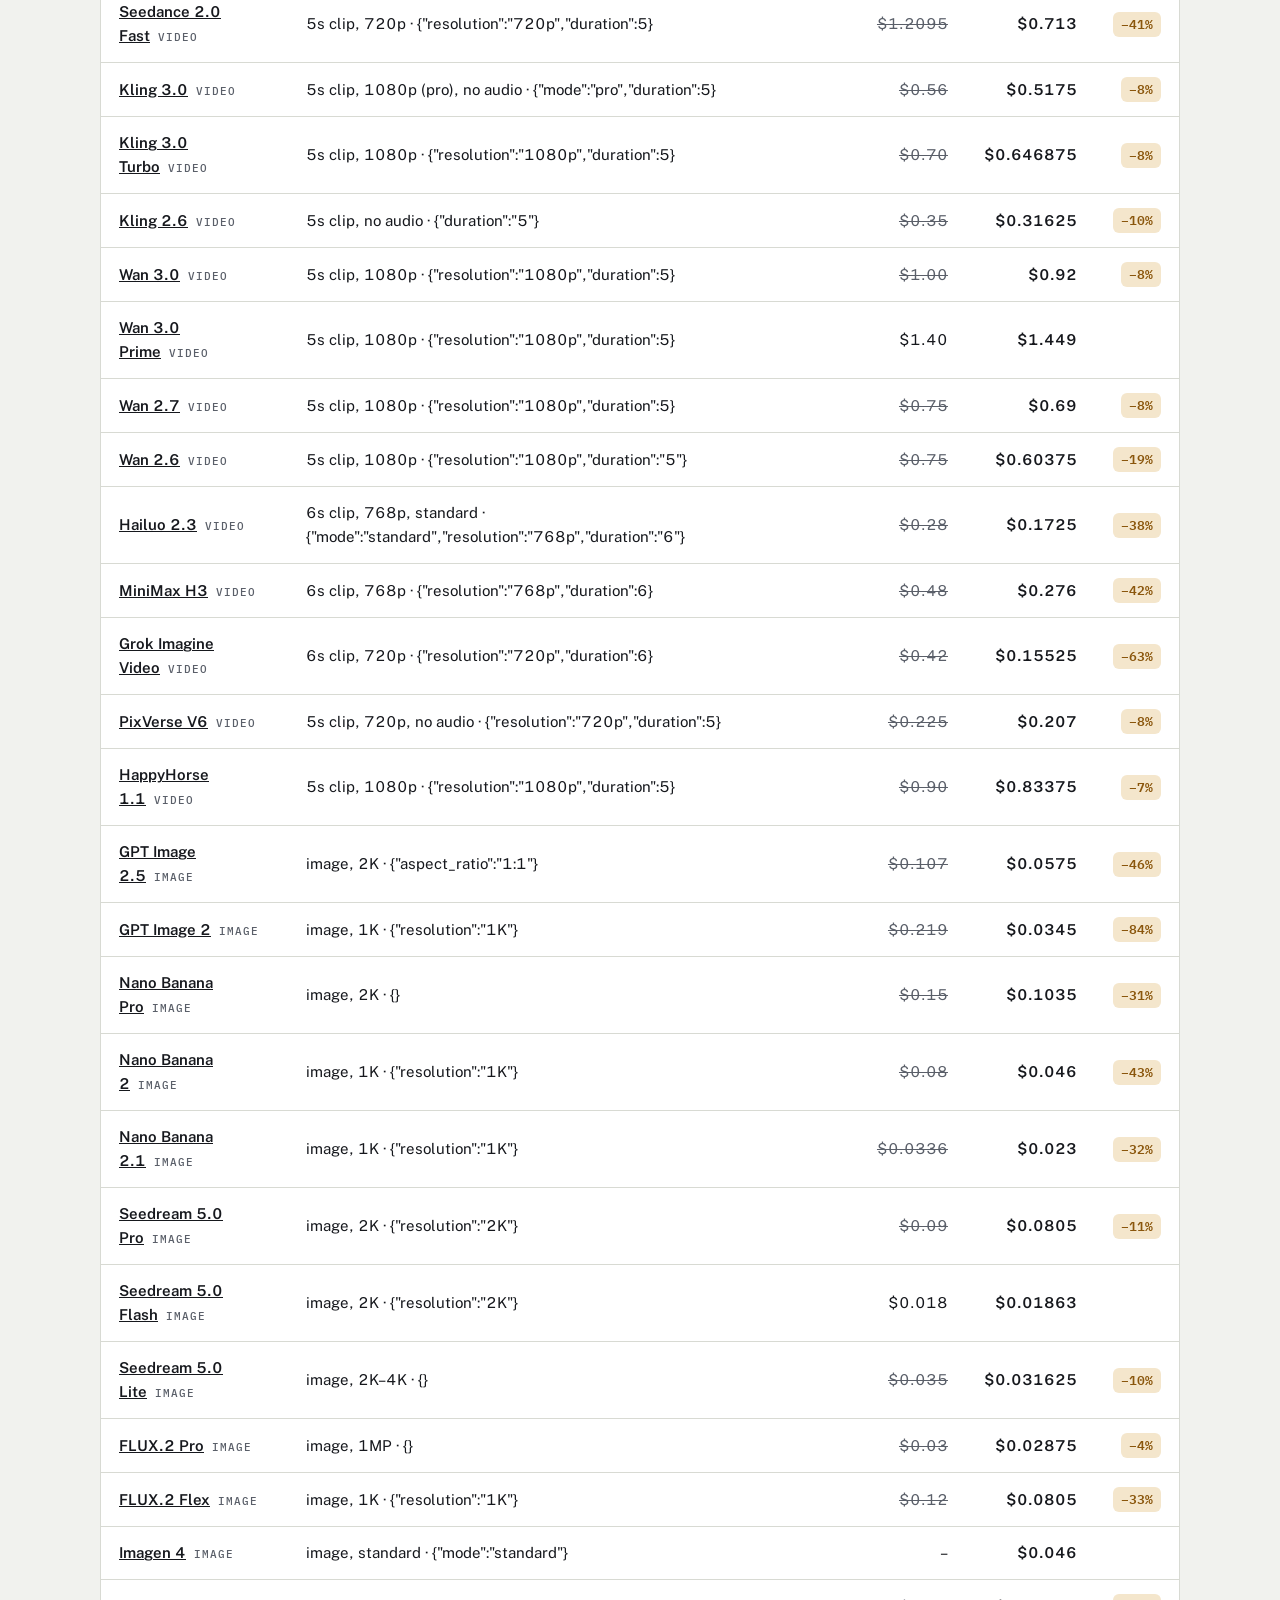
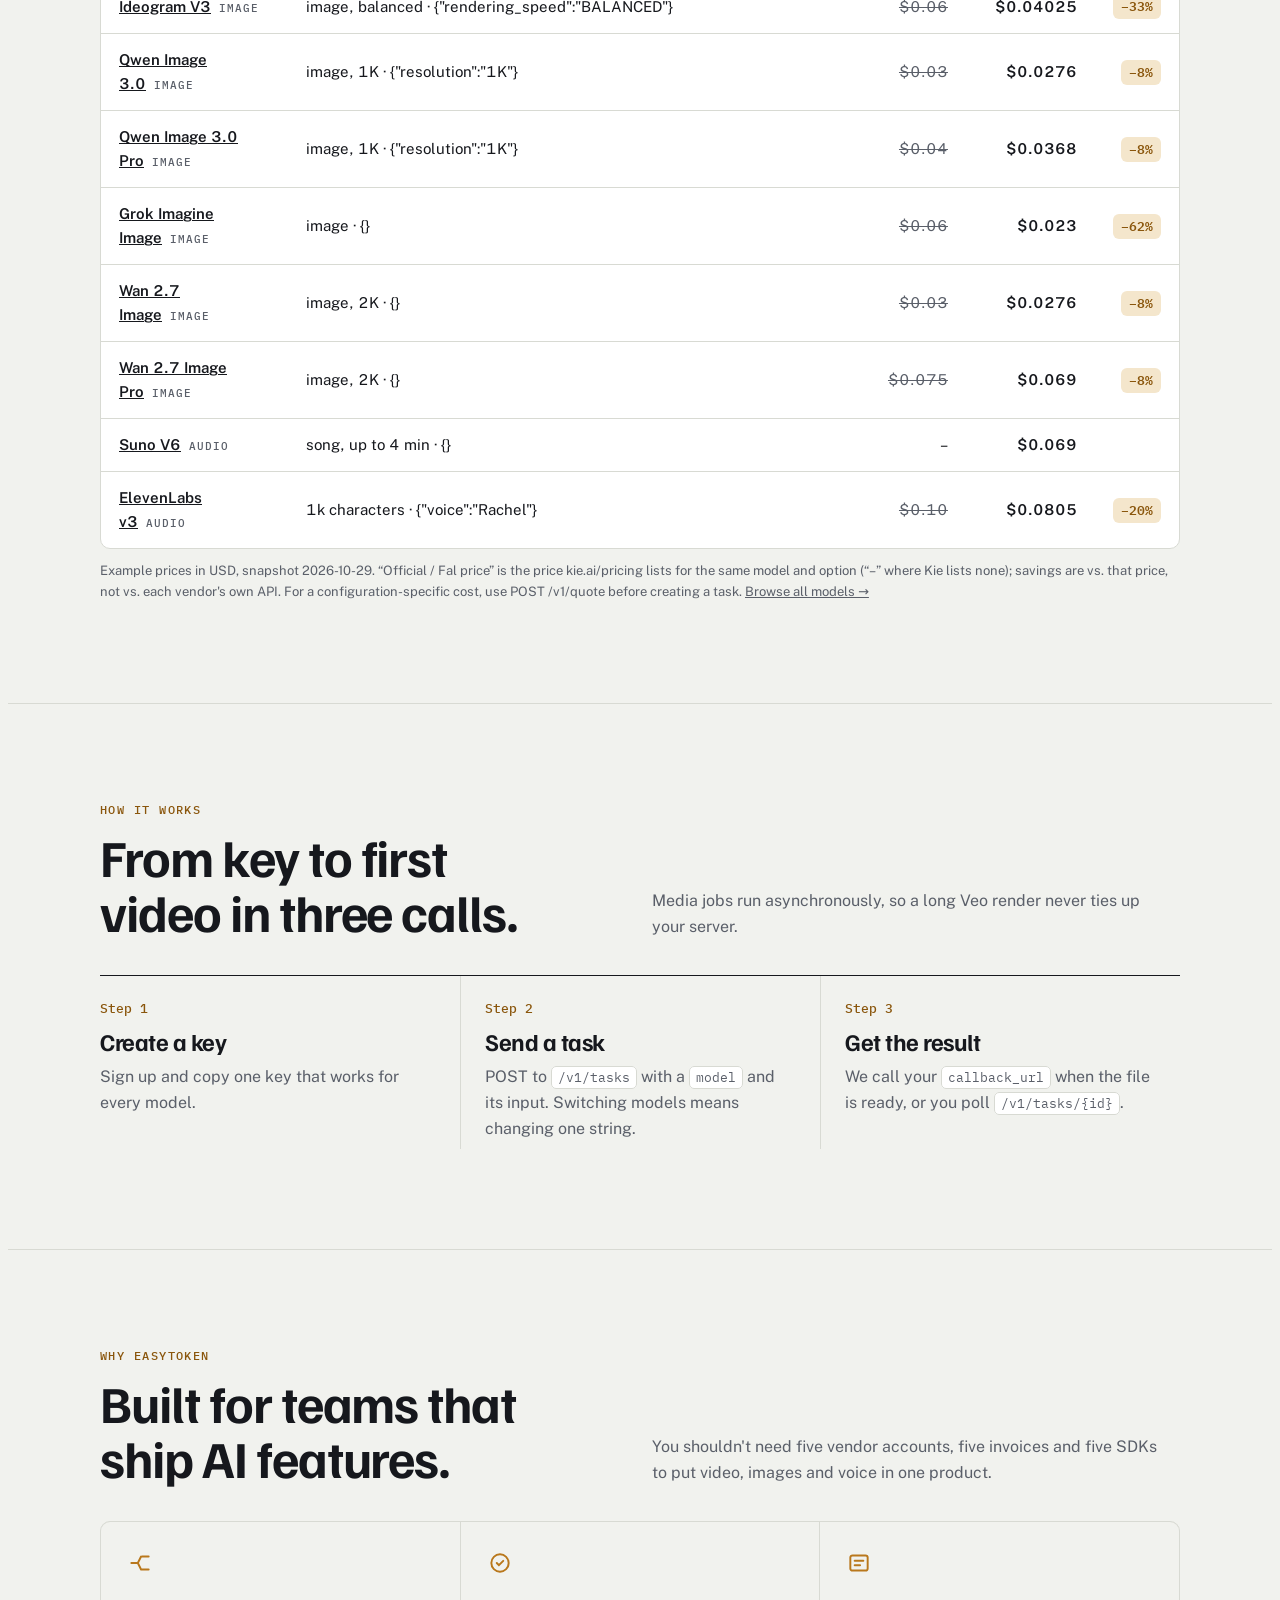
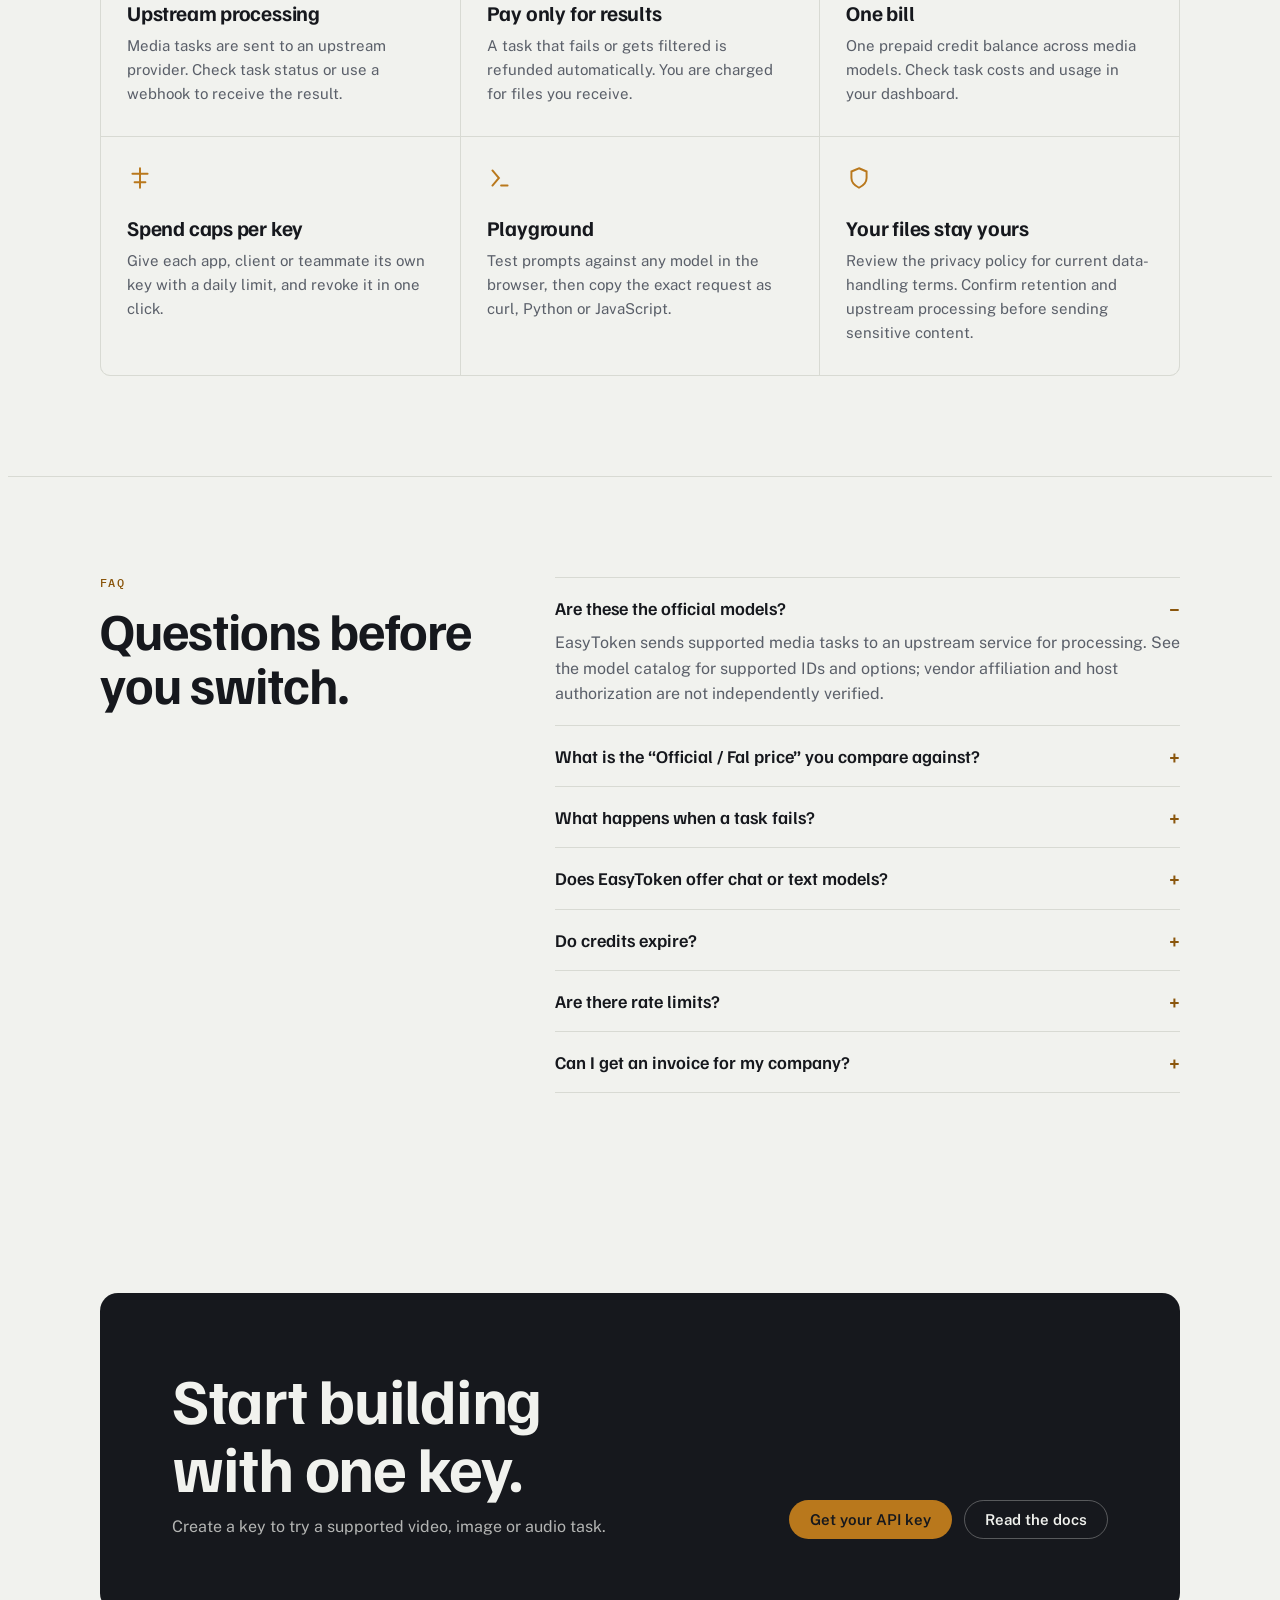
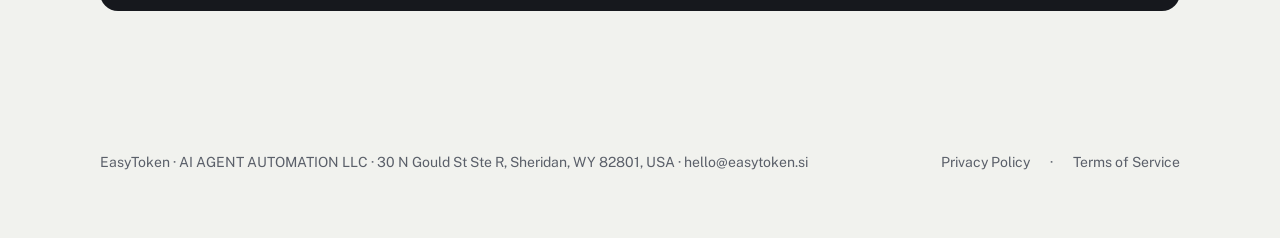
==== commit 0c868c2d: "Add atomic agent task budgets, scoped idempotency and media API metadata" ====
--- a/index.html
+++ b/index.html
@@ -38,17 +38,20 @@
     <div class="wrap hero-grid">
       <div class="hero-copy">
         <div class="eyebrow">Video · Image · Audio</div>
-        <h1>Video, image &amp; audio models.<br>One <svg class="coin" aria-hidden="true"><use href="#coin"/></svg>key.</h1>
-        <p class="lede">EasyToken puts Veo, Seedance, Kling, GPT Image, Suno and more behind a single API key and a single bill. Compare our prices with the Official / Fal price listed by Kie. Failed tasks are refunded to your balance.</p>
+        <h1>The media API your agents can budget.</h1>
+        <p class="lede">One key for Veo, Kling, Seedance, GPT Image and Suno. Per-call cost and balance returned; per-agent sub-keys with budgets. Failed tasks are refunded.</p>
         <div class="cta-row">
-          <a class="btn btn-primary" href="/signup">Get your free API key</a>
-          <a class="btn btn-ghost" href="#pricing">Compare prices</a>
-        </div>
-        <p class="note">EasyToken offers video, image and audio model APIs, not chat or text models.</p>
+          <a class="btn btn-primary" href="/signup">Get your API key</a>
+          <a class="btn btn-ghost" href="/llms.txt">Agent quickstart</a>
+        </div>
+        <p class="note">EasyToken offers video, image and audio model APIs, not chat or text models. <a href="/llms.txt">llms.txt</a> · <a href="/docs">API docs</a></p>
+        <pre class="code" aria-label="Agent API example">POST /v1/tasks  {"model":"veo-3.1","input":{"prompt":"Your scene"}}
+X-EasyToken-Cost: &lt;reserved USD&gt;
+X-EasyToken-Balance: &lt;available USD&gt;</pre>
         <div class="facts">
           <span>Failed tasks billed at $0</span>
           <span>No monthly fee</span>
-          <span>Free credits on signup</span>
+          <span>Per-agent budgets</span>
         </div>
       </div>
 
@@ -131,7 +134,7 @@
         <p>Media jobs run asynchronously, so a long Veo render never ties up your server.</p>
       </div>
       <div class="steps">
-        <div class="step"><div class="n">Step 1</div><h3>Create a key</h3><p>Sign up, claim your free credits, and copy one key that works for every model.</p></div>
+        <div class="step"><div class="n">Step 1</div><h3>Create a key</h3><p>Sign up and copy one key that works for every model.</p></div>
         <div class="step"><div class="n">Step 2</div><h3>Send a task</h3><p>POST to <code>/v1/tasks</code> with a <code>model</code> and its input. Switching models means changing one string.</p></div>
         <div class="step"><div class="n">Step 3</div><h3>Get the result</h3><p>We call your <code>callback_url</code> when the file is ready, or you poll <code>/v1/tasks/{id}</code>.</p></div>
       </div>
@@ -198,11 +201,11 @@
     <div class="wrap">
       <div class="closing">
         <div>
-          <h2>Start with free credits.</h2>
+          <h2>Start building with one key.</h2>
           <p>Create a key to try a supported video, image or audio task.</p>
         </div>
         <div class="cta-row">
-          <a class="btn btn-primary" href="/signup">Get your free API key</a>
+          <a class="btn btn-primary" href="/signup">Get your API key</a>
           <a class="btn btn-ghost" href="/docs">Read the docs</a>
         </div>
       </div>
